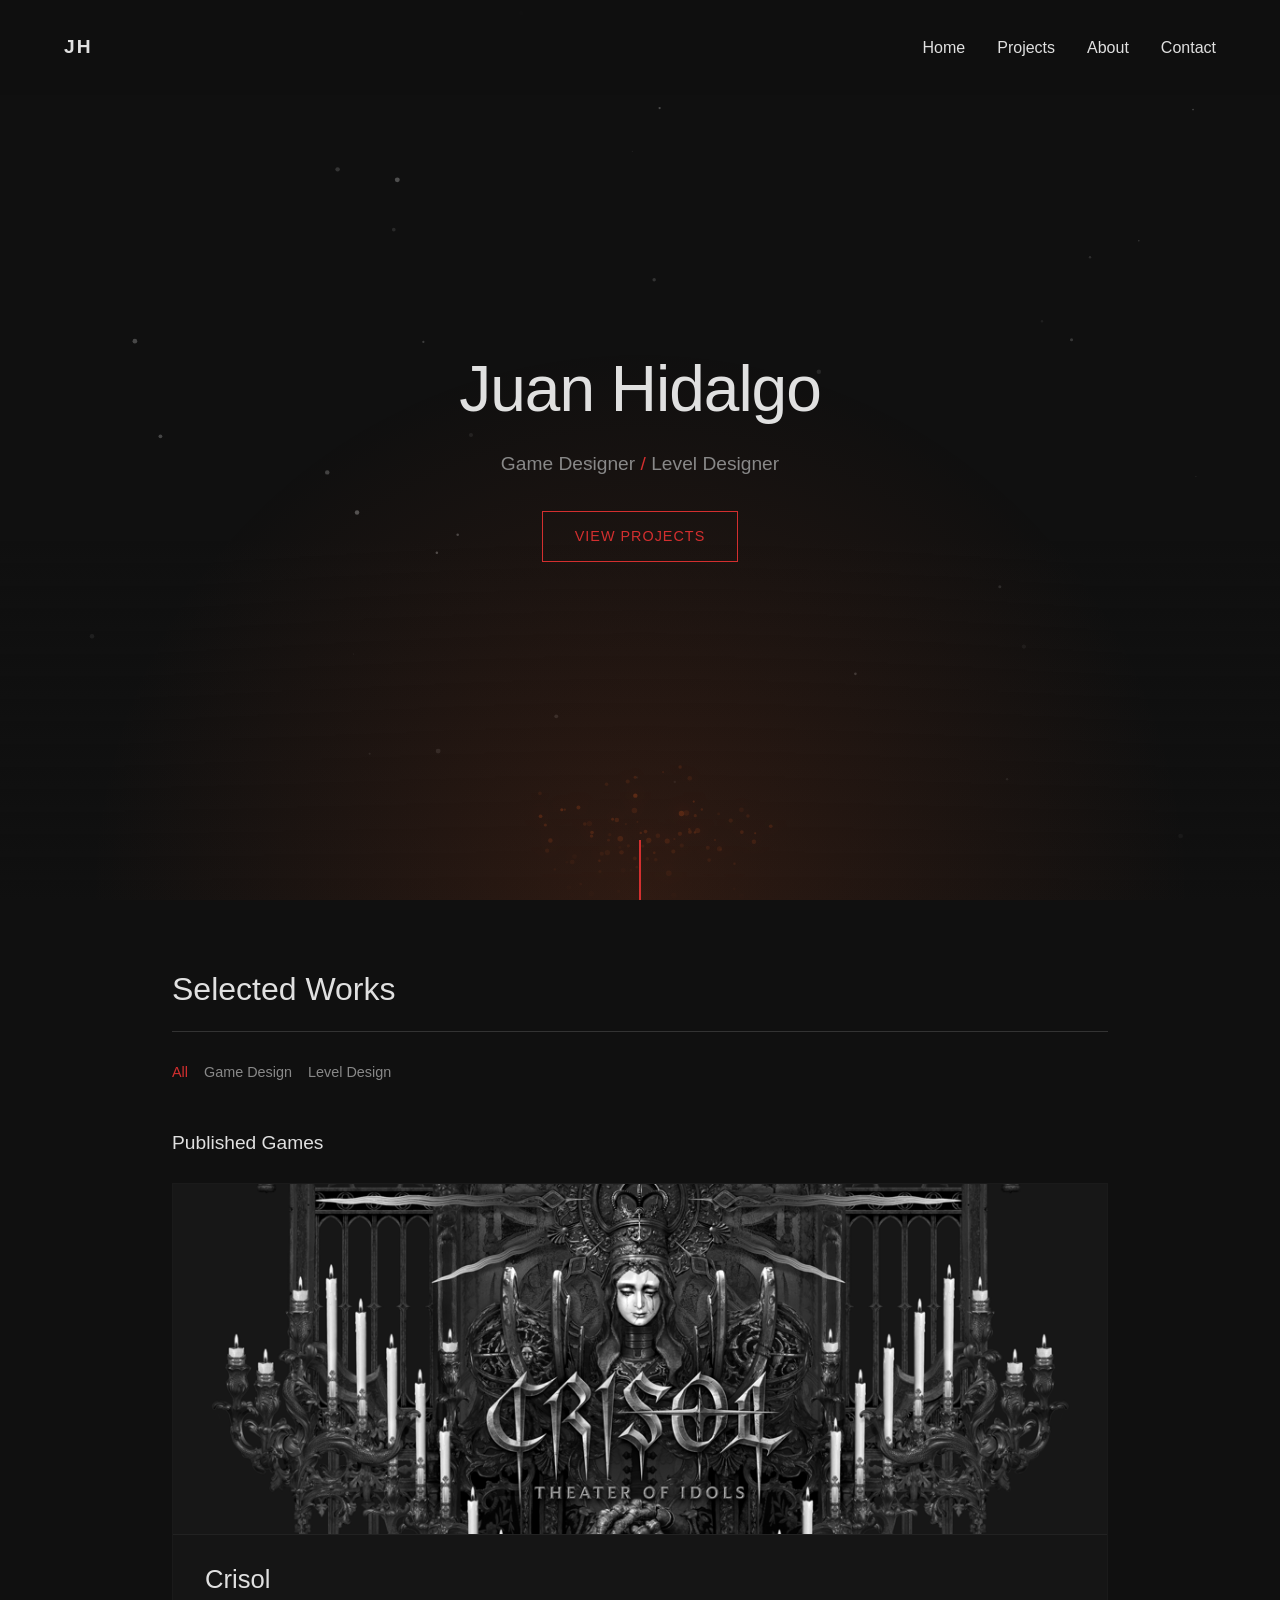
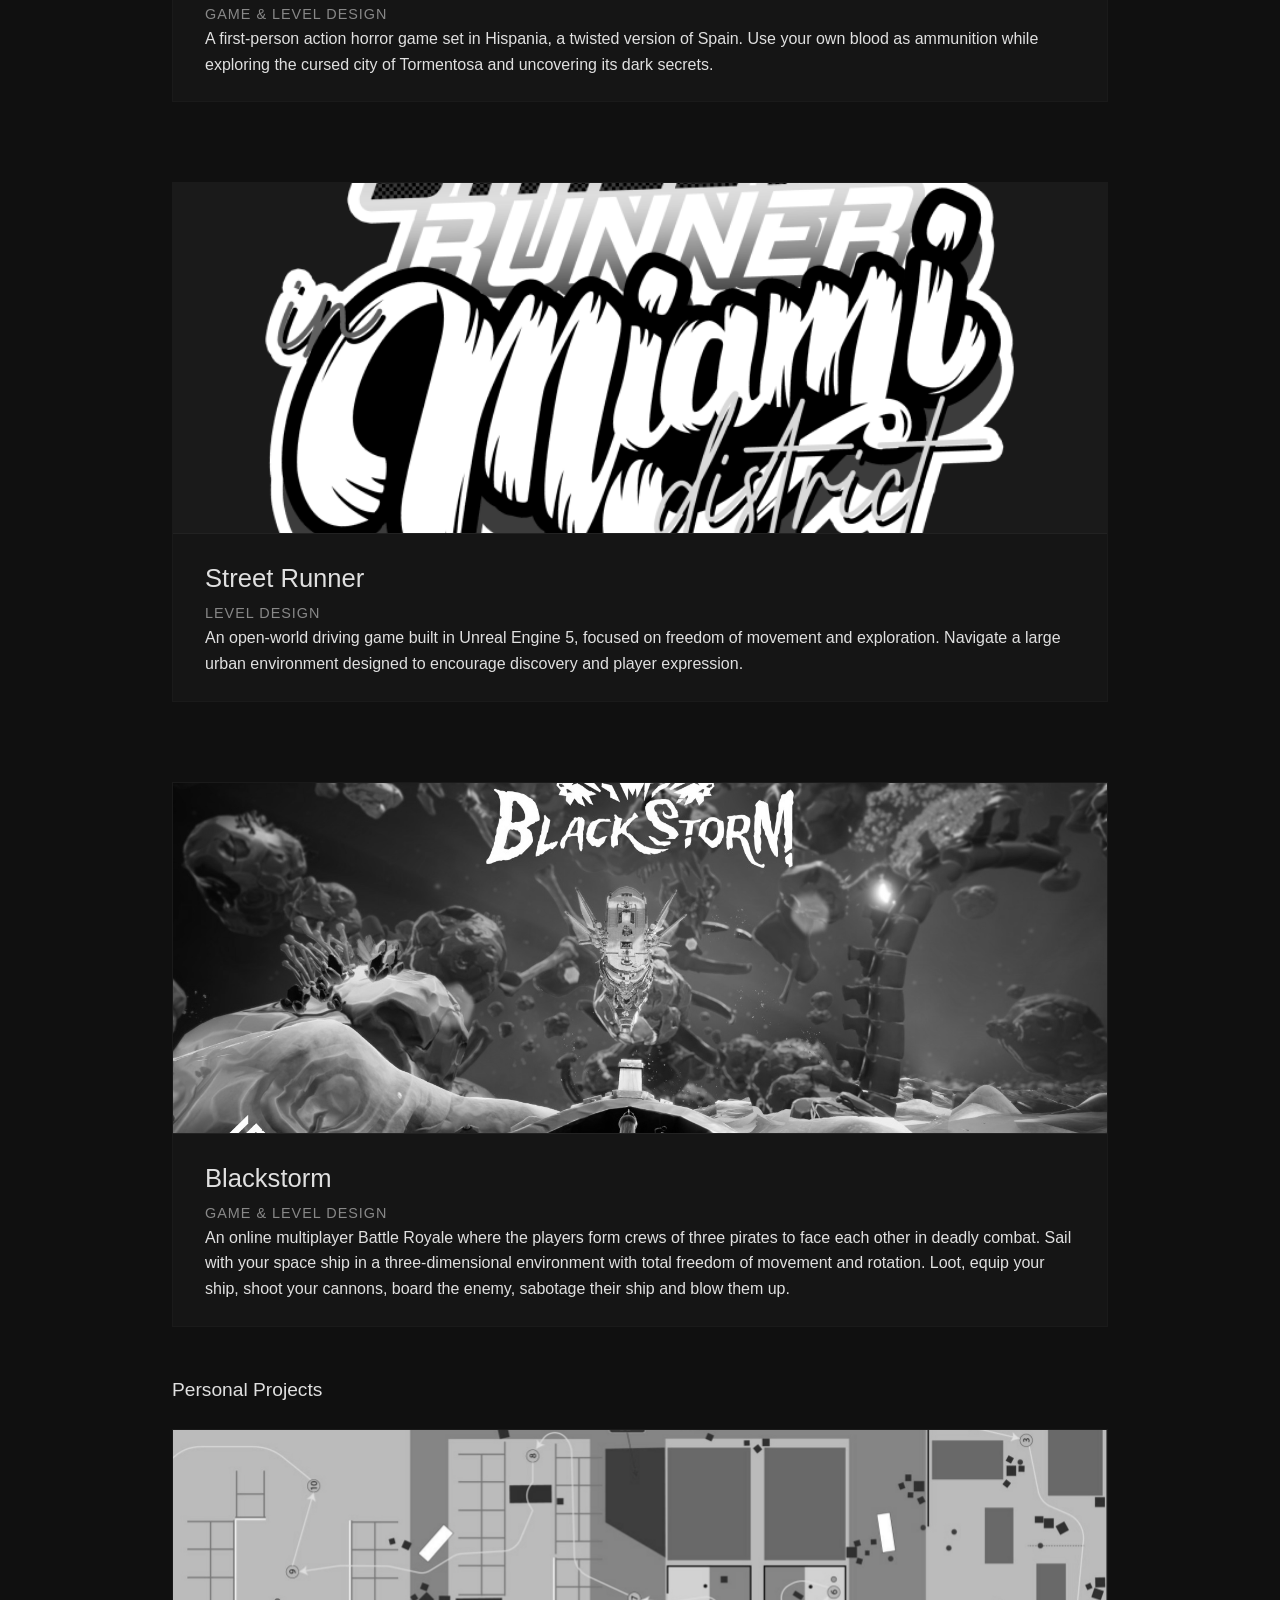
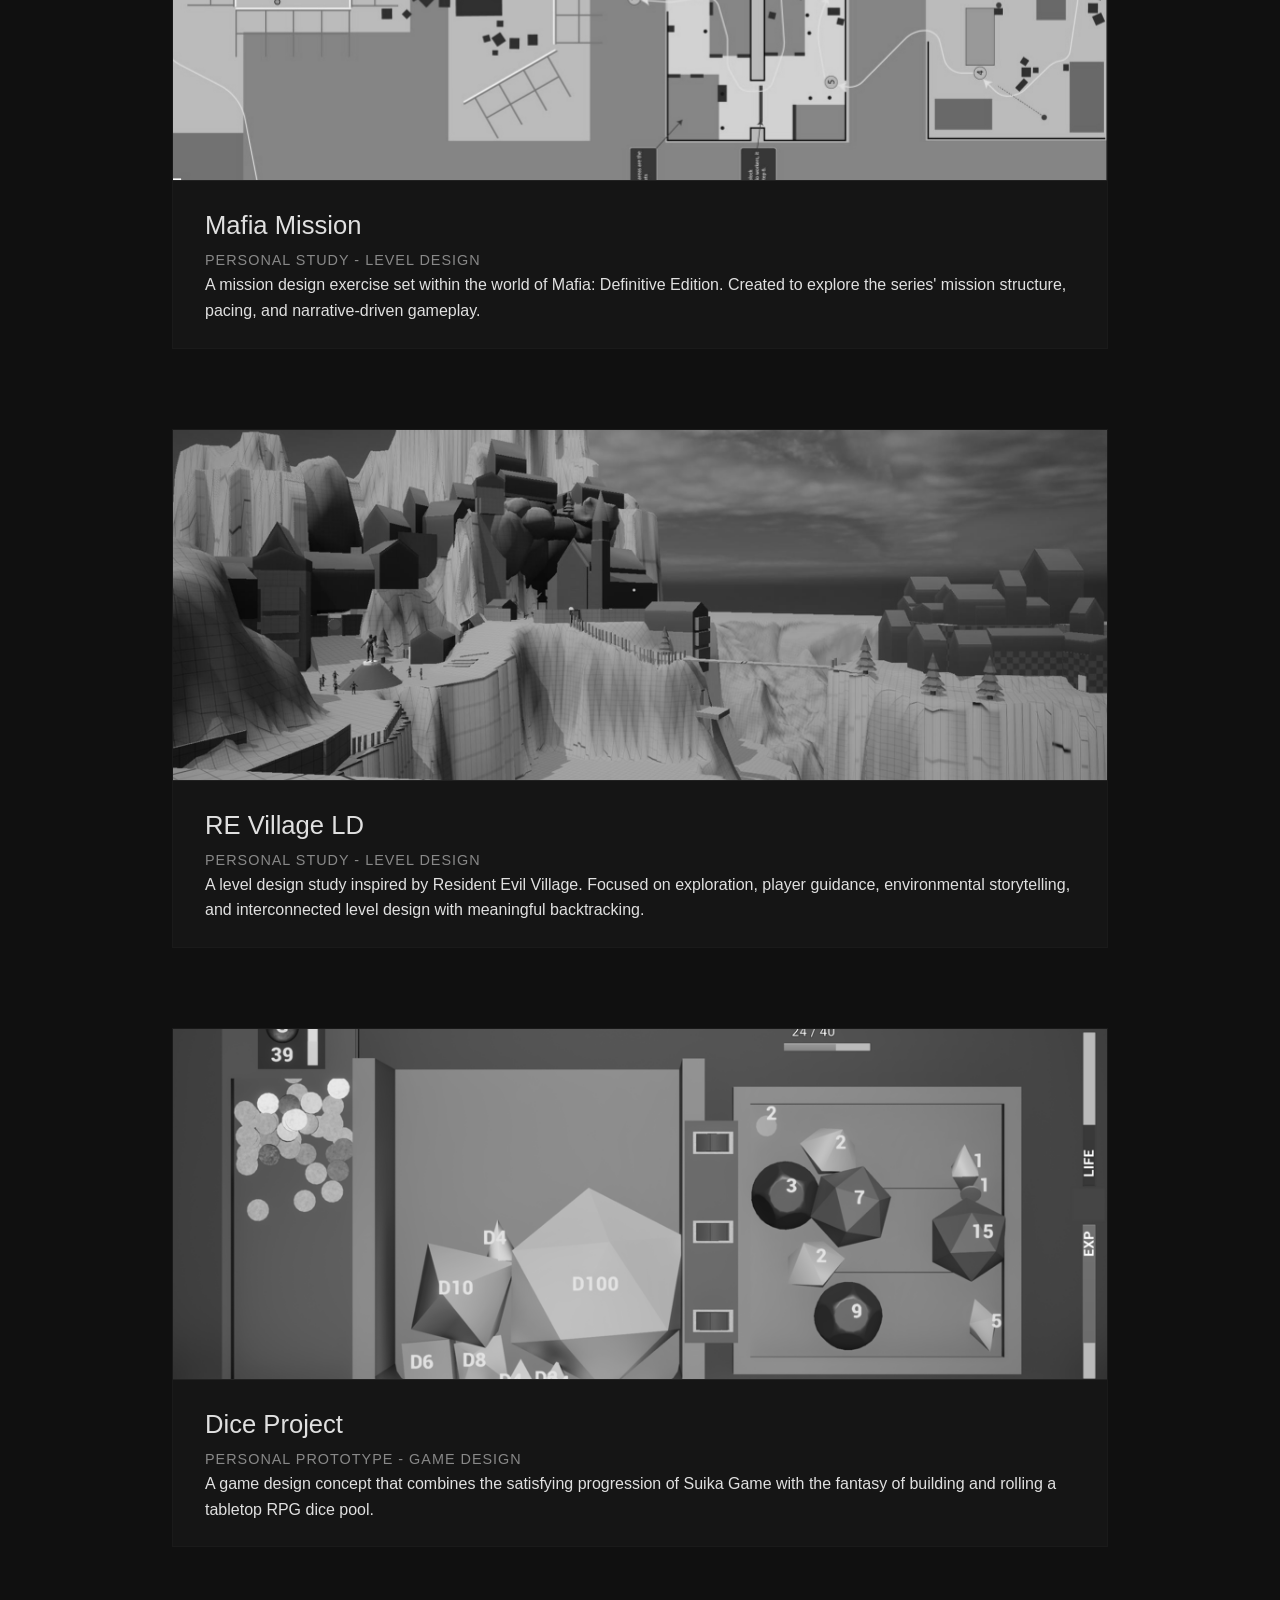
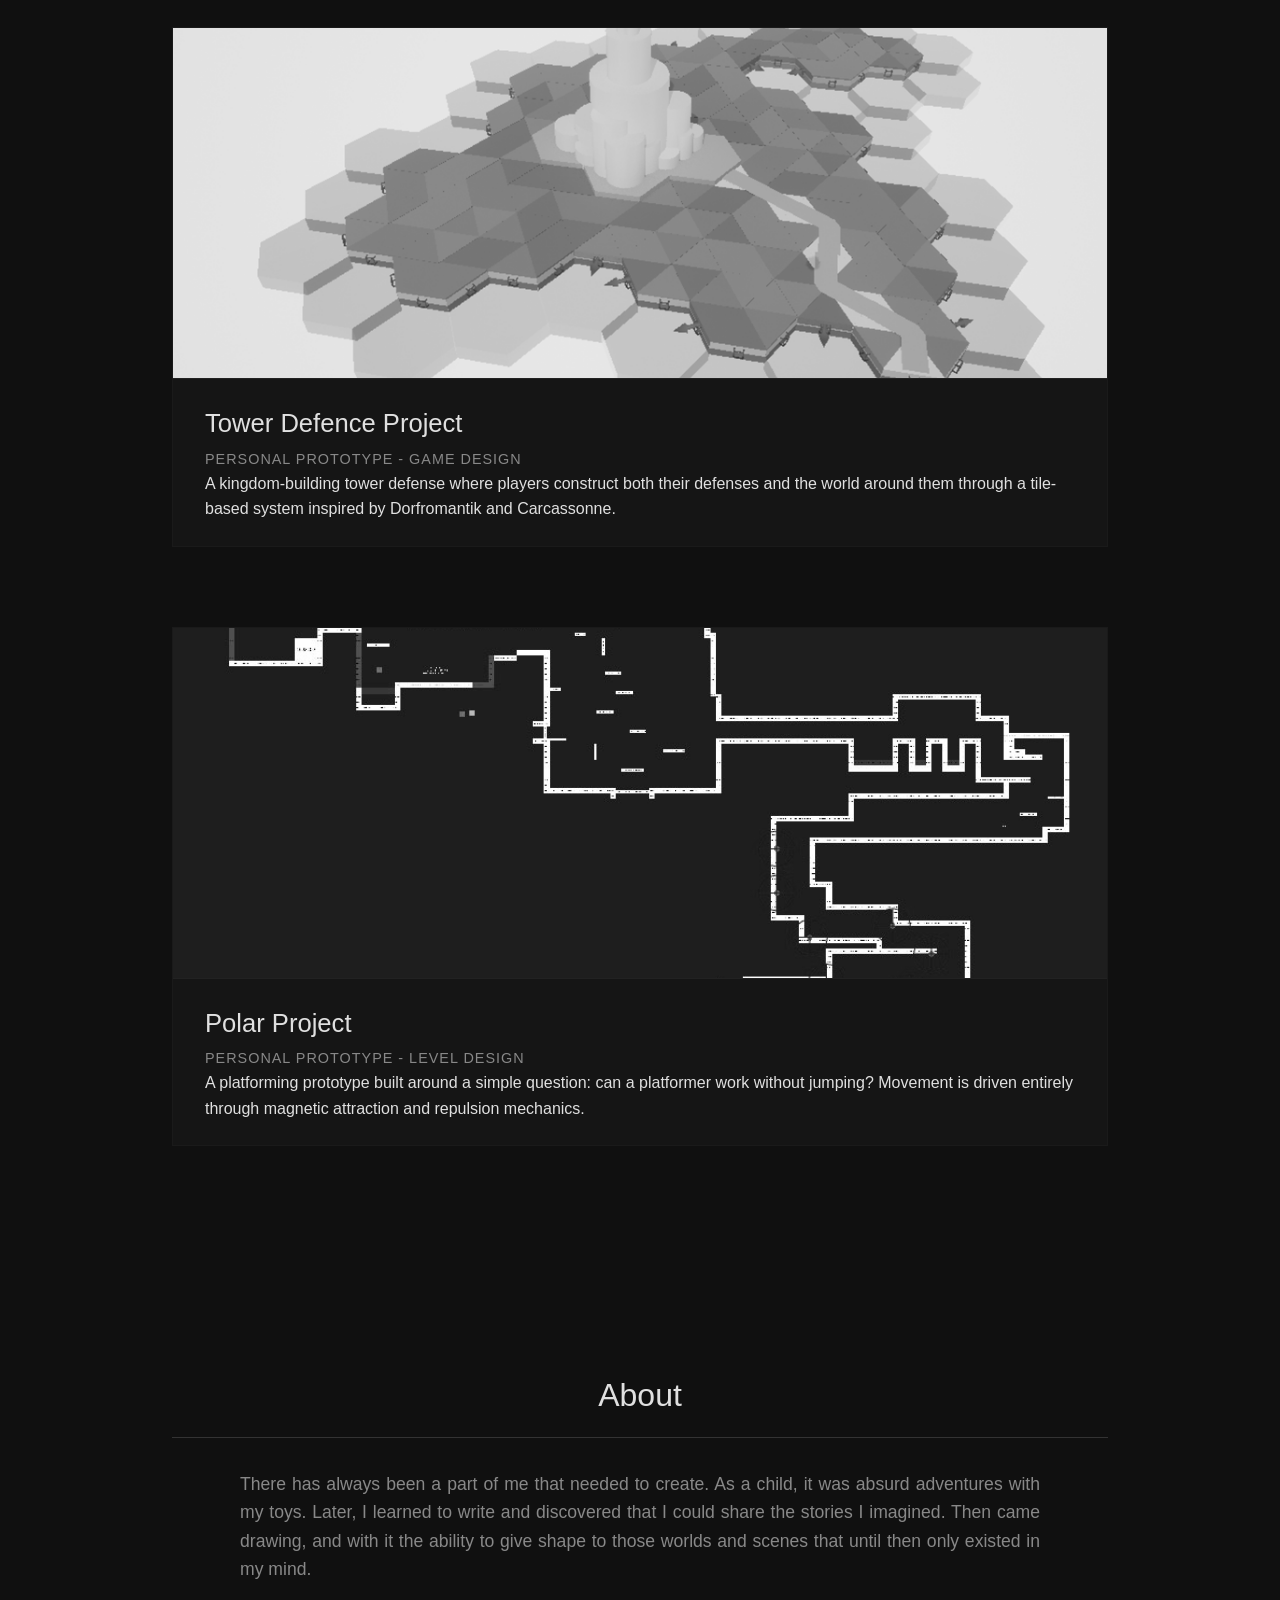
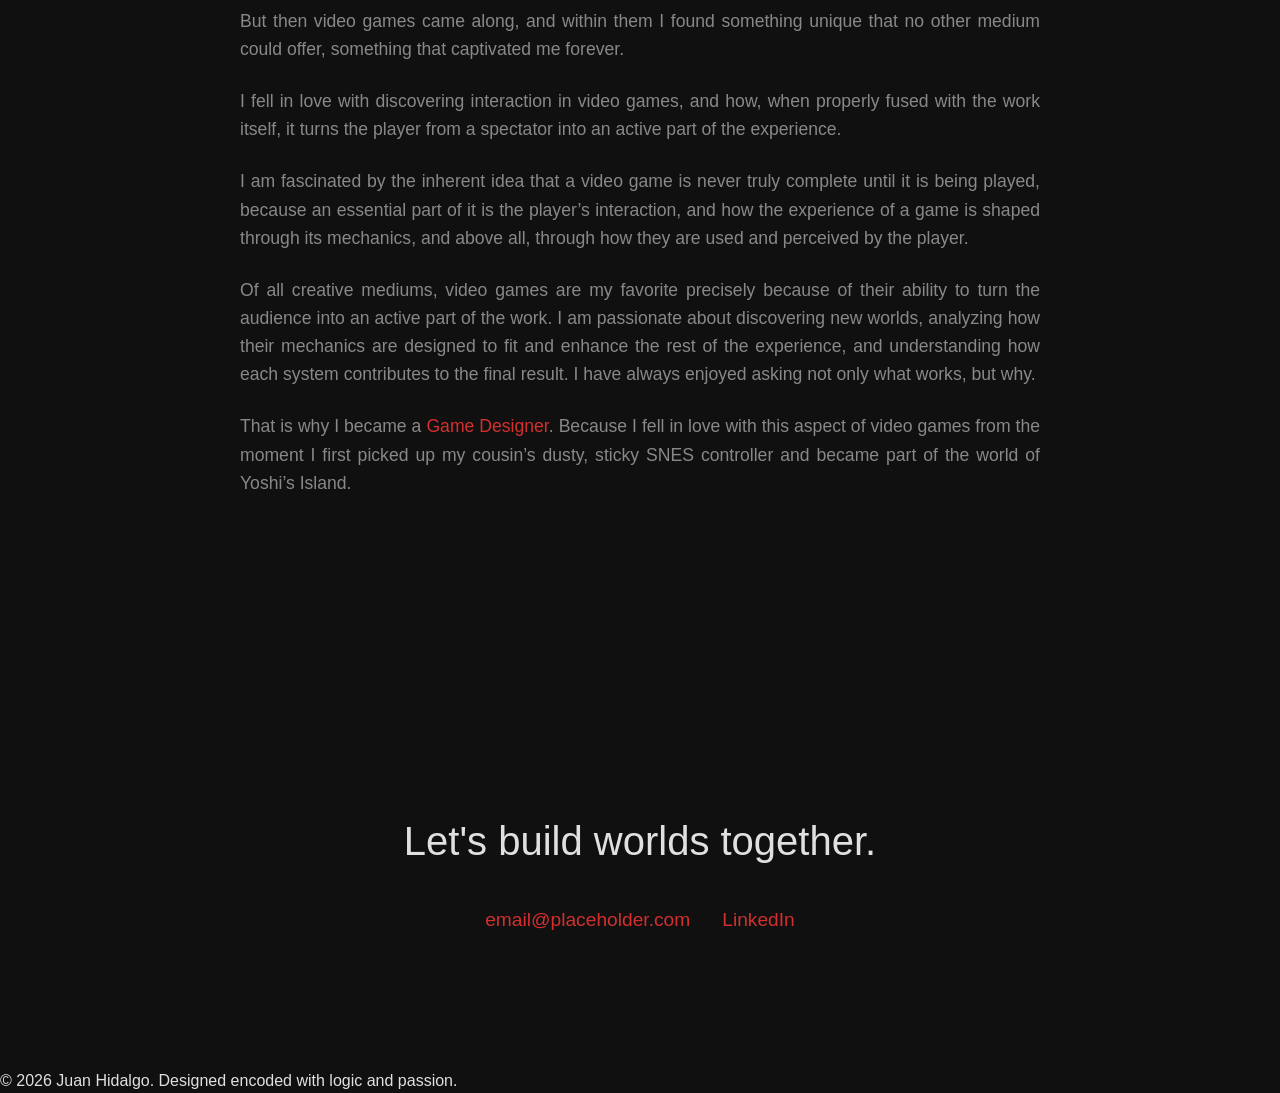
==== index.html @ 417a7bb4 "Update index.html" ====
<!DOCTYPE html>
<html lang="en">
<head>
    <meta charset="UTF-8">
    <meta name="viewport" content="width=device-width, initial-scale=1.0">
    <meta name="description" content="Juan Hidalgo - Game Designer & Level Designer Portfolio">
    <title>Juan Hidalgo | Game Designer</title>
    <link rel="stylesheet" href="css/style.css">
    <link href="[fonts.googleapis.com](https://fonts.googleapis.com/css2?family=Inter:wght@300;400;600&display=swap)" rel="stylesheet">
</head>
<body>
    <canvas id="ash-canvas"></canvas>
    <div class="fog-overlay"></div>

    <!-- Navegación (Páginas principales) -->
<nav class="navbar">
    <div class="logo">JH</div>
    <ul class="nav-links">
        <li><a href="#home">Home</a></li>
        <li><a href="#projects">Projects</a></li>
        <li><a href="#about">About</a></li>
        <li><a href="#contact">Contact</a></li>
    </ul>
</nav>


    <!-- Welcome / Hero -->
    <header class="hero" id="home">
        <div class="hero-content">
            <h1>Juan Hidalgo</h1>
            <h2>Game Designer <span class="accent">/</span> Level Designer</h2>
            <a href="#projects" class="btn-primary">View Projects</a>
            <div class="scroll-indicator"></div>
        </div>
    </header>

 
    <!-- Projects -->
<section class="projects" id="projects">
    <div class="container">
        <h3 class="section-title">Selected Works</h3>
        
        <div class="filters">
            <button class="filter-btn active" data-filter="all">All</button>
            <button class="filter-btn" data-filter="game-design">Game Design</button>
            <button class="filter-btn" data-filter="level-design">Level Design</button>
        </div>

        <h4 class="category-title">Published Games</h4>
        <div class="project-grid">
            
            <!-- CRISOL -->
            <div class="project-wrapper mix game-design level-design">
                <a href="crisol.html" class="project-card">
                    <img src="images/Crisol-Thumbnail.webp" alt="Crisol" class="card-img">
                    <div class="card-info">
                        <h5>Crisol</h5>
                        <p class="role">Game & Level Design</p>
                        <p class="desc">A first-person action horror game set in Hispania, a twisted version of Spain. Use your own blood as ammunition while exploring the cursed city of Tormentosa and uncovering its dark secrets.</p>
                    </div>
                </a>
            </div>

            <!-- STREET RUNNER -->
            <div class="project-wrapper mix game-design">
                <a href="street-runner.html" class="project-card">
                    <img src="images/SR-Logo.png" alt="Street Runner" class="card-img">
                    <div class="card-info">
                        <h5>Street Runner</h5>
                        <p class="role">Level Design</p>
                        <p class="desc">An open-world driving game built in Unreal Engine 5, focused on freedom of movement and exploration. Navigate a large urban environment designed to encourage discovery and player expression.</p>
                    </div>
                </a>
            </div>

            <!-- BLACKSTORM -->
            <div class="project-wrapper mix level-design">
                <a href="blackstorm.html" class="project-card">
                    <img src="images/BS-Thumbnail.jpg" alt="Blackstorm" class="card-img">
                    <div class="card-info">
                        <h5>Blackstorm</h5>
                        <p class="role">Game & Level Design</p>
                        <p class="desc">An online multiplayer Battle Royale where the players form crews of three pirates to face each other in deadly combat. Sail with your space ship in a three-dimensional environment with total freedom of movement and rotation. Loot, equip your ship, shoot your cannons, board the enemy, sabotage their ship and blow them up.</p>
                    </div>
                </a>
            </div>

        </div>

        <h4 class="category-title">Personal Projects</h4>
        <div class="project-grid">
            
            <!-- MAFIA MISSION -->
            <div class="project-wrapper mix game-design level-design">
                <a href="mafia-mission.html" class="project-card">
                    <img src="images/Mafia-Thumbnail.webp" alt="Mafia Mission" class="card-img">
                    <div class="card-info">
                        <h5>Mafia Mission</h5>
                        <p class="role">Personal Study - Level Design</p>
                        <p class="desc">A mission design exercise set within the world of Mafia: Definitive Edition. Created to explore the series' mission structure, pacing, and narrative-driven gameplay.</p>
                    </div>
                </a>
            </div>

            <!-- RE VILLAGE LD -->
            <div class="project-wrapper mix level-design">
                <a href="re-village.html" class="project-card">
                    <img src="images/RE-Thumbnail.webp" alt="RE Village LD" class="card-img">
                    <div class="card-info">
                        <h5>RE Village LD</h5>
                        <p class="role">Personal Study - Level Design</p>
                        <p class="desc">A level design study inspired by Resident Evil Village. Focused on exploration, player guidance, environmental storytelling, and interconnected level design with meaningful backtracking.</p>
                    </div>
                </a>
            </div>

            <!-- DICE PROJECT -->
            <div class="project-wrapper mix game-design">
                <a href="dice-project.html" class="project-card">
                    <img src="images/Dice-Thumbnail.webp" alt="Dice Project" class="card-img">
                    <div class="card-info">
                        <h5>Dice Project</h5>
                        <p class="role">Personal prototype - Game Design</p>
                        <p class="desc">A game design concept that combines the satisfying progression of Suika Game with the fantasy of building and rolling a tabletop RPG dice pool.</p>
                    </div>
                </a>
            </div>

            <!-- TOWER DEFENCE -->
            <div class="project-wrapper mix game-design">
                <a href="tower-defence.html" class="project-card">
                    <img src="images/TD-Thumbnail.webp" alt="Tower Defence" class="card-img">
                    <div class="card-info">
                        <h5>Tower Defence Project</h5>
                        <p class="role">Personal prototype - Game Design</p>
                        <p class="desc">A kingdom-building tower defense where players construct both their defenses and the world around them through a tile-based system inspired by Dorfromantik and Carcassonne.</p>
                    </div>
                </a>
            </div>

            <!-- POLAR PROJECT -->
            <div class="project-wrapper mix level-design">
                <a href="polar-project.html" class="project-card">
                    <img src="images/Level-Polar-Project.jpg" alt="Polar Project" class="card-img">
                    <div class="card-info">
                        <h5>Polar Project</h5>
                        <p class="role">Personal prototype - Level Design</p>
                        <p class="desc">A platforming prototype built around a simple question: can a platformer work without jumping? Movement is driven entirely through magnetic attraction and repulsion mechanics.</p>
                    </div>
                </a>
            </div>
            
        </div>
    </div>
</section>


    
   <!-- About -->
   
    <section class="about" id="about">
        <div class="container">
            <h3 class="section-title">About</h3>
            <div class="about-text">
                <p>There has always been a part of me that needed to create. As a child, it was absurd adventures with my toys. Later, I learned to write and discovered that I could share the stories I imagined. Then came drawing, and with it the ability to give shape to those worlds and scenes that until then only existed in my mind.</p>
                <p>But then video games came along, and within them I found something unique that no other medium could offer, something that captivated me forever.</p>
                <p>I fell in love with discovering interaction in video games, and how, when properly fused with the work itself, it turns the player from a spectator into an active part of the experience.</p>
                <p>I am fascinated by the inherent idea that a video game is never truly complete until it is being played, because an essential part of it is the player’s interaction, and how the experience of a game is shaped through its mechanics, and above all, through how they are used and perceived by the player.</p>
                <p>Of all creative mediums, video games are my favorite precisely because of their ability to turn the audience into an active part of the work. I am passionate about discovering new worlds, analyzing how their mechanics are designed to fit and enhance the rest of the experience, and understanding how each system contributes to the final result. I have always enjoyed asking not only what works, but why.</p>
                <p>That is why I became a <span class="accent">Game Designer</span>. Because I fell in love with this aspect of video games from the moment I first picked up my cousin’s dusty, sticky SNES controller and became part of the world of Yoshi’s Island.</p>
            </div>
        </div>
    </section>

    
    <!-- Contact -->
    <section class="contact" id="contact">
        <div class="container">
            <h2>Let's build worlds together.</h2>
            <div class="contact-links">
                <a href="#" target="_blank" class="accent-link">email@placeholder.com</a>
                <a href="#" target="_blank" class="accent-link">LinkedIn</a>
            </div>
        </div>
    </section>

    <footer>
        <p>&copy; 2026 Juan Hidalgo. Designed encoded with logic and passion.</p>
    </footer>

    <script src="js/script.js"></script>
</body>
</html>
---- css/style.css ----
::selection {
    background-color: #B71C1C;
    color: #fff;
}

:root {
    --bg-dark: #101010;
    --bg-card: #1A1A1A;
    --text-main: #E0E0E0;
    --text-muted: #888888;
    --accent-red: #D32F2F;
    --font-main: 'Inter', sans-serif;
}

* {
    margin: 0;
    padding: 0;
    box-sizing: border-box;
    scroll-behavior: smooth;
}

body {
    background-color: var(--bg-dark);
    color: var(--text-main);
    font-family: var(--font-main);
    line-height: 1.6;
    overflow-x: hidden;
}

.container {
    max-width: 1000px;
    margin: 0 auto;
    padding: 0 2rem;
}

/* Typography elements */
.accent { color: var(--accent-red); }
a { text-decoration: none; color: inherit; transition: color 0.3s ease; }

/* Navigation */
.navbar {
    display: flex;
    justify-content: space-between;
    align-items: center;
    padding: 2rem 4rem;
    position: fixed;
    width: 100%;
    top: 0;
    background: rgba(16, 16, 16, 0.9);
    backdrop-filter: blur(10px);
    z-index: 100;
}
.logo { font-weight: 600; font-size: 1.2rem; letter-spacing: 2px;}
.nav-links { display: flex; list-style: none; gap: 2rem; }
.nav-links a:hover, .cv-link { color: var(--accent-red); }

/* Hero */
.hero {
    height: 100vh;
    display: flex;
    align-items: center;
    justify-content: center;
    text-align: center;
}
.hero h1 { 
    font-size: 4rem; 
    font-weight: 300; 
    letter-spacing: -1px; 
    margin-bottom: 0.5rem;
    opacity: 0;
    animation: fadeUp 1s cubic-bezier(0.2, 0.8, 0.2, 1) forwards;
    animation-delay: 0.2s;
}

.hero h2 { 
    color: var(--text-muted); 
    font-weight: 300; 
    font-size: 1.2rem; 
    margin-bottom: 2rem;
    opacity: 0;
    animation: fadeUp 1s cubic-bezier(0.2, 0.8, 0.2, 1) forwards;
    animation-delay: 0.5s;
}

/* Aprovechamos para animar también el botón */
.hero .btn-primary {
    opacity: 0;
    animation: fadeUp 1s cubic-bezier(0.2, 0.8, 0.2, 1) forwards;
    animation-delay: 0.8s;
}


.btn-primary {
    display: inline-block;
    padding: 0.8rem 2rem;
    background-color: transparent;
    border: 1px solid var(--accent-red);
    color: var(--accent-red);
    text-transform: uppercase;
    font-size: 0.9rem;
    letter-spacing: 1px;
    transition: all 0.3s ease;
}
.btn-primary:hover {
    background-color: var(--accent-red);
    color: #fff;
}

/* Indicador de scroll (Línea roja) */
.scroll-indicator {
    position: absolute;
    bottom: 0;
    left: 50%;
    transform: translateX(-50%);
    width: 2px;
    height: 60px; /* Altura total del contenedor */
    background: transparent;
    overflow: hidden;
}

/* La propia línea moviéndose */
.scroll-indicator::after {
    content: '';
    display: block;
    width: 100%;
    height: 100%;
    background: var(--accent-red);
    animation: flowDown 2s cubic-bezier(0.77, 0, 0.175, 1) infinite;
}

/* Animación de flujo continuo */
@keyframes flowDown {
    0% {
        transform: translateY(-100%);
    }
    100% {
        transform: translateY(100%);
    }
}


/* About */
.about { padding: 8rem 0; margin-top: 2rem; text-align: center; } /* Añade text-align aquí */
.about p {
    font-size: 1.1rem;
    color: var(--text-muted);
    margin-bottom: 1.5rem;
    max-width: 800px;
    margin-left: auto; /* Esto centra el bloque de texto horizontalmente */
    margin-right: auto; /* Esto centra el bloque de texto horizontalmente */
    text-align: justify; /* <- Esto forza el bloque cuadrado perfecto */
}
.about p:hover { color: var(--text-main); transition: color 0.4s ease; }

/* Projects */
.projects { padding: 4rem 0; }
.section-title { font-size: 2rem; font-weight: 300; margin-bottom: 2rem; border-bottom: 1px solid #333; padding-bottom: 1rem;}
.category-title { margin: 3rem 0 1.5rem 0; font-weight: 400; color: var(--text-main); font-size: 1.2rem;}

.filters { display: flex; gap: 1rem; margin-bottom: 2rem; }
.filter-btn {
    background: none;
    border: none;
    color: var(--text-muted);
    cursor: pointer;
    font-size: 0.9rem;
}
.filter-btn.active, .filter-btn:hover { color: var(--accent-red); }

.project-grid {
    display: flex;
    flex-direction: column;
    gap: 5rem; /* Ampliado para separar los conjuntos completos */
}

/* El bloque contenedor que se filtra con JS */
.project-wrapper {
    width: 100%;
}

.project-card {
    background-color: var(--bg-card);
    display: flex;
    flex-direction: column;
    overflow: hidden;
    position: relative;
    border: 1px solid transparent;
    filter: grayscale(100%); 
    transition: all 0.4s ease; 
    width: 100%; 
}

/* Solo la tarjeta recibe el efecto hover */
.project-card:hover {
    filter: grayscale(0%);
    border-color: var(--accent-red);
}

.card-img {
    width: 100%;
    height: 350px;
    object-fit: cover; /* Asegura que la imagen no se deforme */
    display: block;
}

.card-info { 
    padding: 1.5rem 2rem; 
    width: 100%;
    background-color: #151515;
    border-top: 1px solid #222;
}

.card-info h5 { 
    font-size: 1.6rem; 
    font-weight: 300; 
    color: var(--text-main); 
    margin-bottom: 0.2rem;
}

.card-info .role { 
    color: var(--text-muted); 
    font-size: 0.9rem; 
    text-transform: uppercase;
    letter-spacing: 1px;
}

/* La nueva descripción separada debajo de la ficha */
.project-desc {
    padding: 1.5rem 0 0 0; /* Espacio superior para separarla de la ficha */
}

.project-desc p {
    color: var(--text-muted);
    font-size: 1.05rem;
    line-height: 1.6;
    text-align: justify; /* Justificado en bloque */
    margin: 0;
}

/* Contact */
.contact { 
    padding: 10rem 0 8rem 0; 
    text-align: center; 
    position: relative; 
    z-index: 10; 
}
.contact h2 { 
    font-size: 2.5rem; 
    font-weight: 300; 
    margin-bottom: 2rem; 
    color: var(--text-main);
}
.contact-links {
    display: flex;
    justify-content: center;
    gap: 2rem;
}
.accent-link { 
    color: var(--accent-red); 
    font-size: 1.2rem; 
    border-bottom: 1px solid transparent;
    padding-bottom: 0.2rem;
}
.accent-link:hover { 
    border-bottom: 1px solid var(--accent-red); 
}


/* Responsive Update */
@media (max-width: 768px) {
    .card-img {
        height: 220px;
    }
    .card-info {
        padding: 1.2rem;
    }
    .project-desc p {
        text-align: left; /* En móviles el justificado suele crear huecos feos, mejor a la izquierda */
    }
}


/* Animaciones de entrada (Hero) */
@keyframes fadeUp {
    0% {
        opacity: 0;
        transform: translateY(30px);
    }
    100% {
        opacity: 1;
        transform: translateY(0);
    }
}

/* Sistema de partículas y Niebla (Estilo Dark Souls) */
#ash-canvas {
    position: fixed;
    top: 0;
    left: 0;
    width: 100vw;
    height: 100vh;
    z-index: -2; 
    pointer-events: none;
}

/* Elimina el div .fog-overlay del HTML si quieres, ya no hará falta.
   Aplicaremos el efecto de viñeta densa directamente sobre el body */

body {
    background-color: var(--bg-dark);
    color: var(--text-main);
    font-family: var(--font-main);
    line-height: 1.6;
    overflow-x: hidden;
}

#ash-canvas {
    position: fixed;
    top: 0;
    left: 0;
    width: 100vw;
    height: 100vh;
    z-index: -2; 
    pointer-events: none;
}

/* Responsive adicional al final del CSS */
@media (max-width: 768px) {
    .project-card {
        flex-direction: column; /* Volver a poner imagen arriba en móvil */
        height: auto; 
    }
    .card-img.placeholder-img {
        height: 200px;
    }
    .card-info {
        padding: 1.5rem;
    }
}

.fog-overlay {
    position: fixed;
    bottom: 0;
    left: 0;
    width: 100vw;
    height: 100vh;
    z-index: -1;
    pointer-events: none;
    background: 
        /* Halo anaranjado vivo de la hoguera en la base */
        radial-gradient(circle at 50% 100%, rgba(226, 88, 34, 0.15) 0%, transparent 50%),
        /* Niebla asfáltica subiendo desde abajo para tapar el final de la pantalla */
        linear-gradient(to top, var(--bg-dark) 0%, transparent 40%);
}
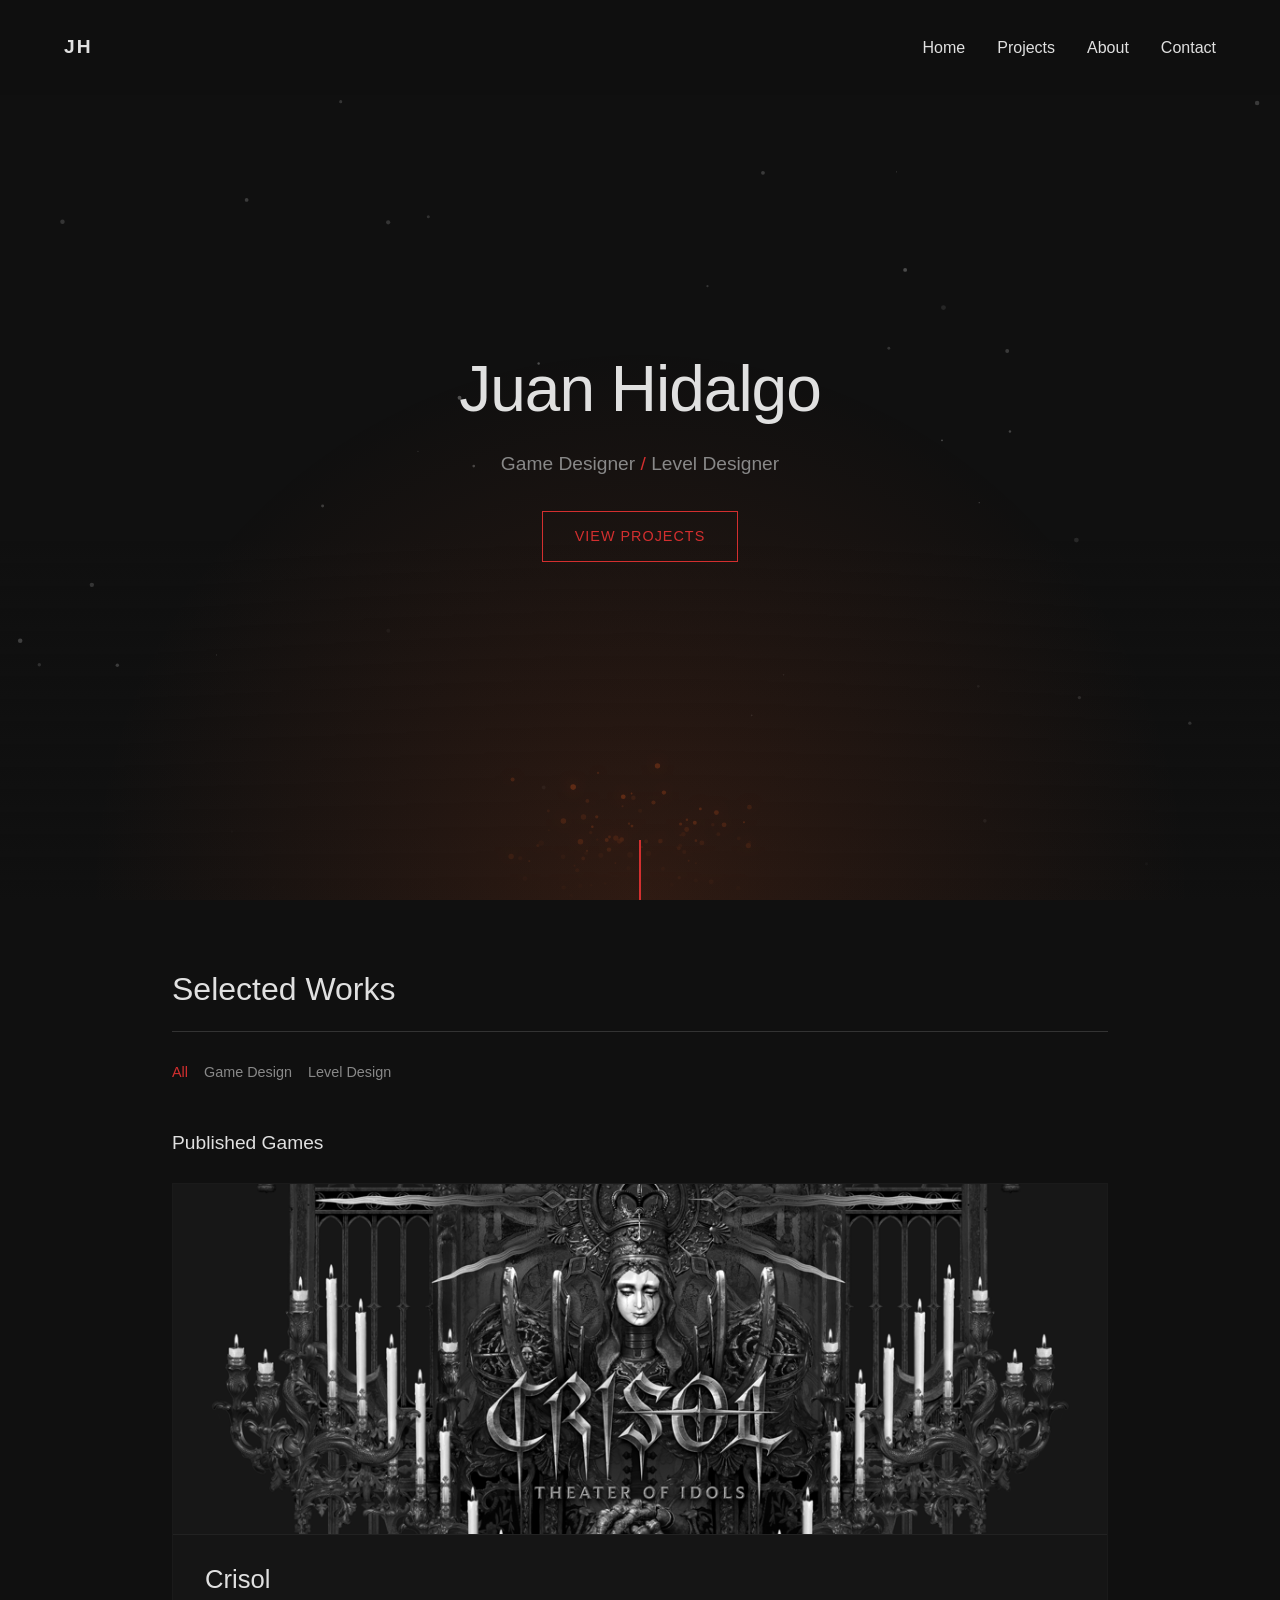
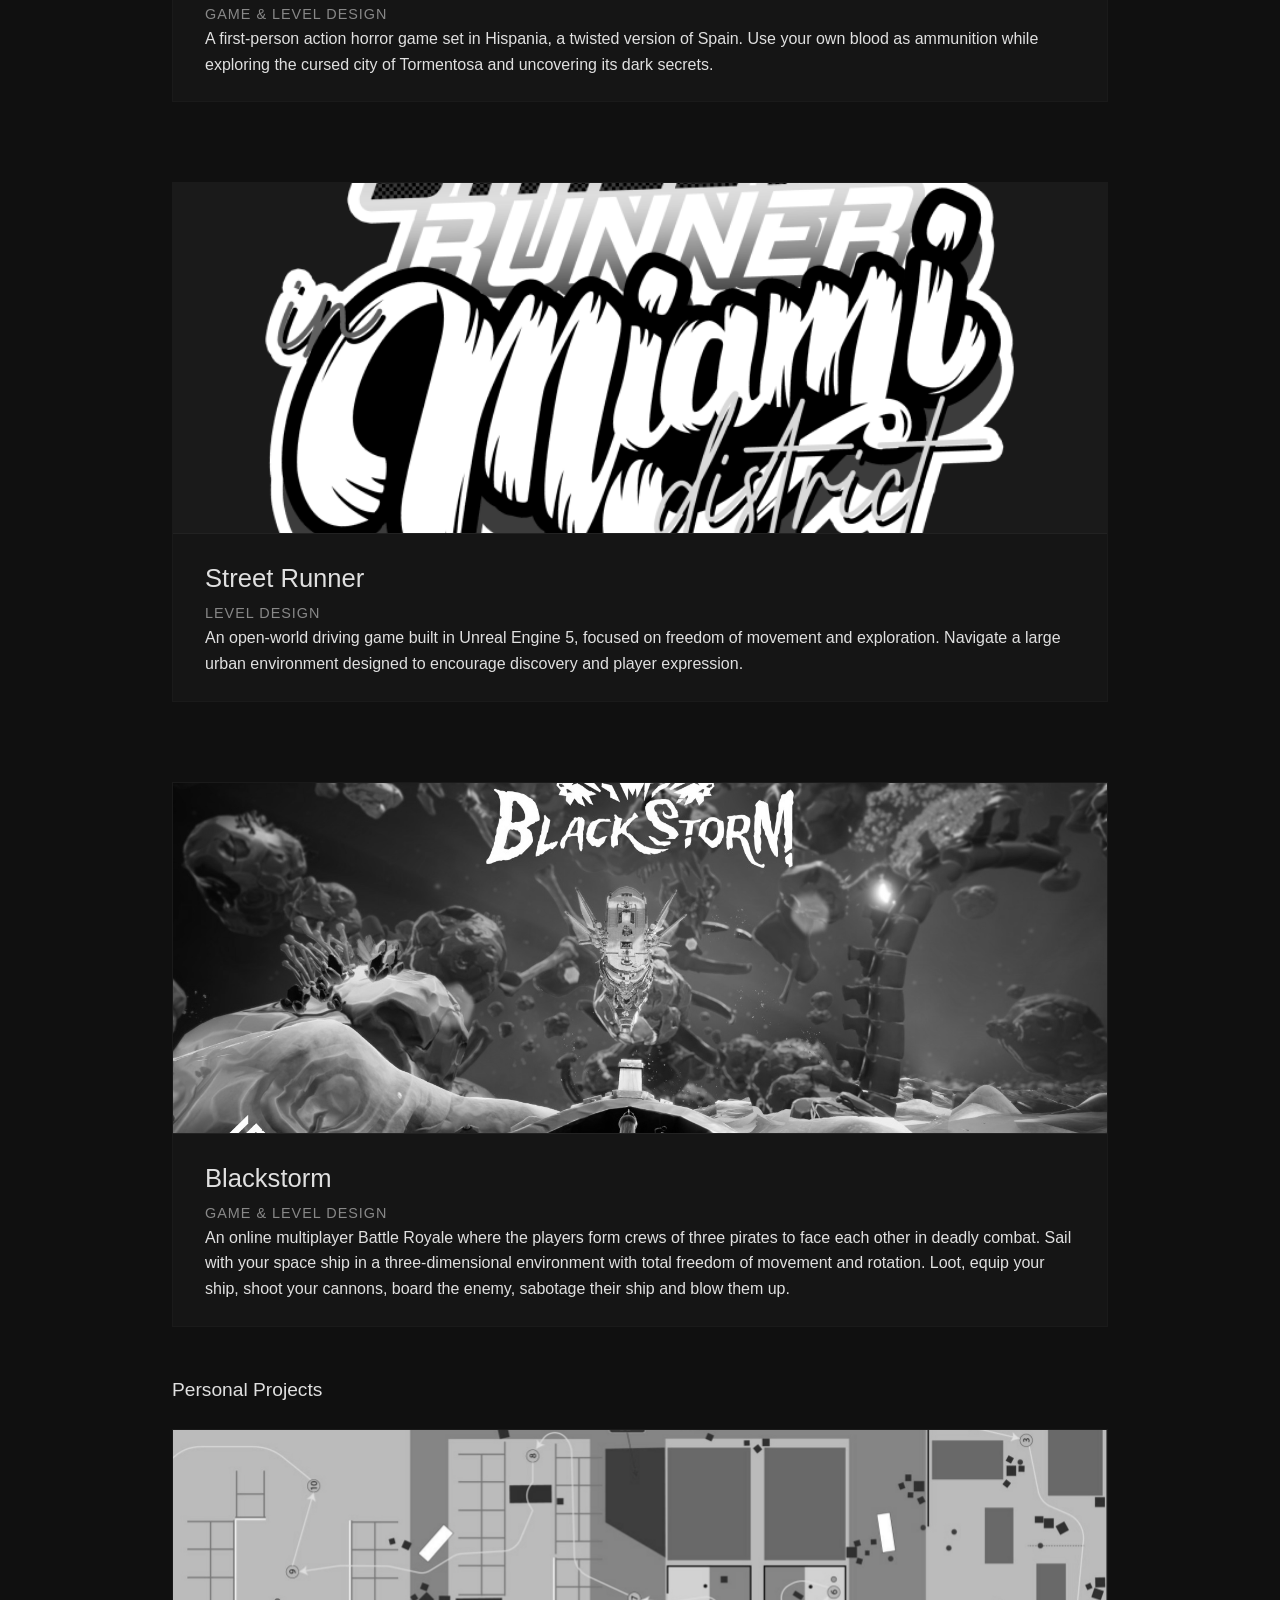
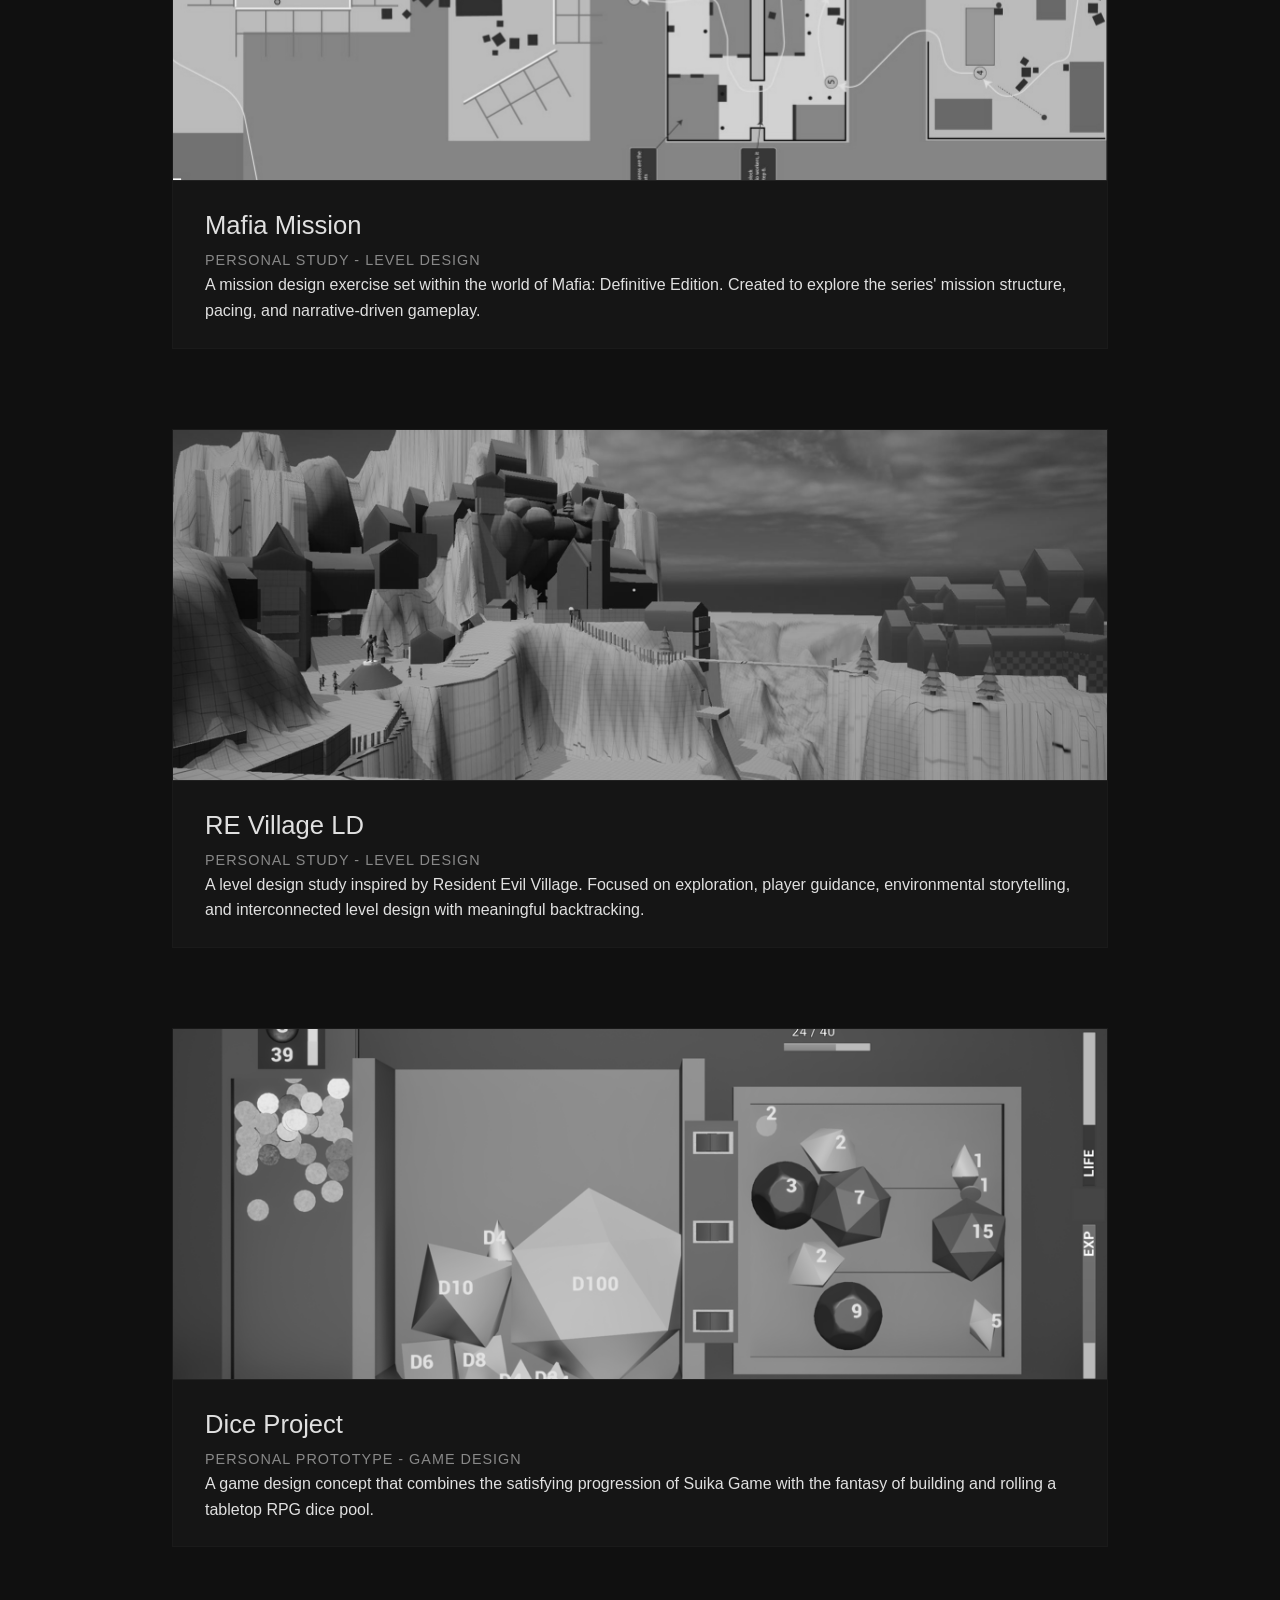
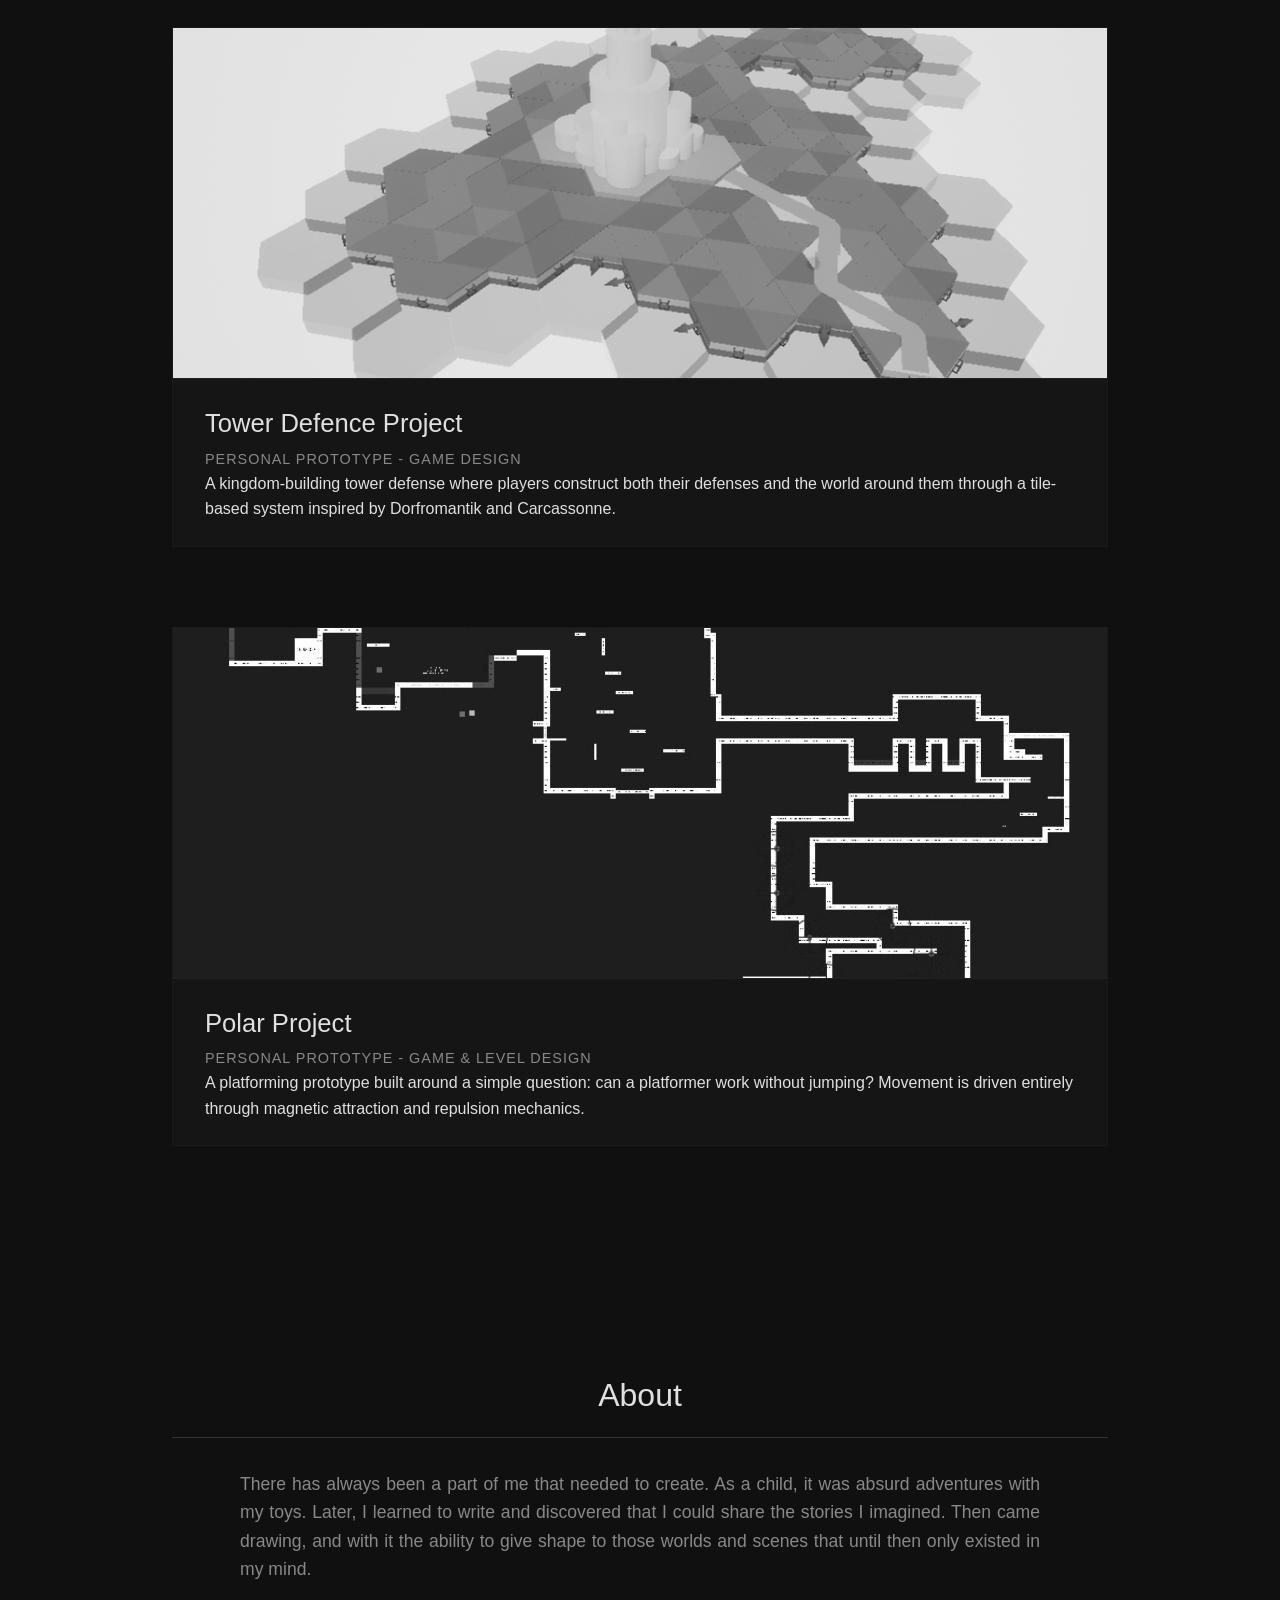
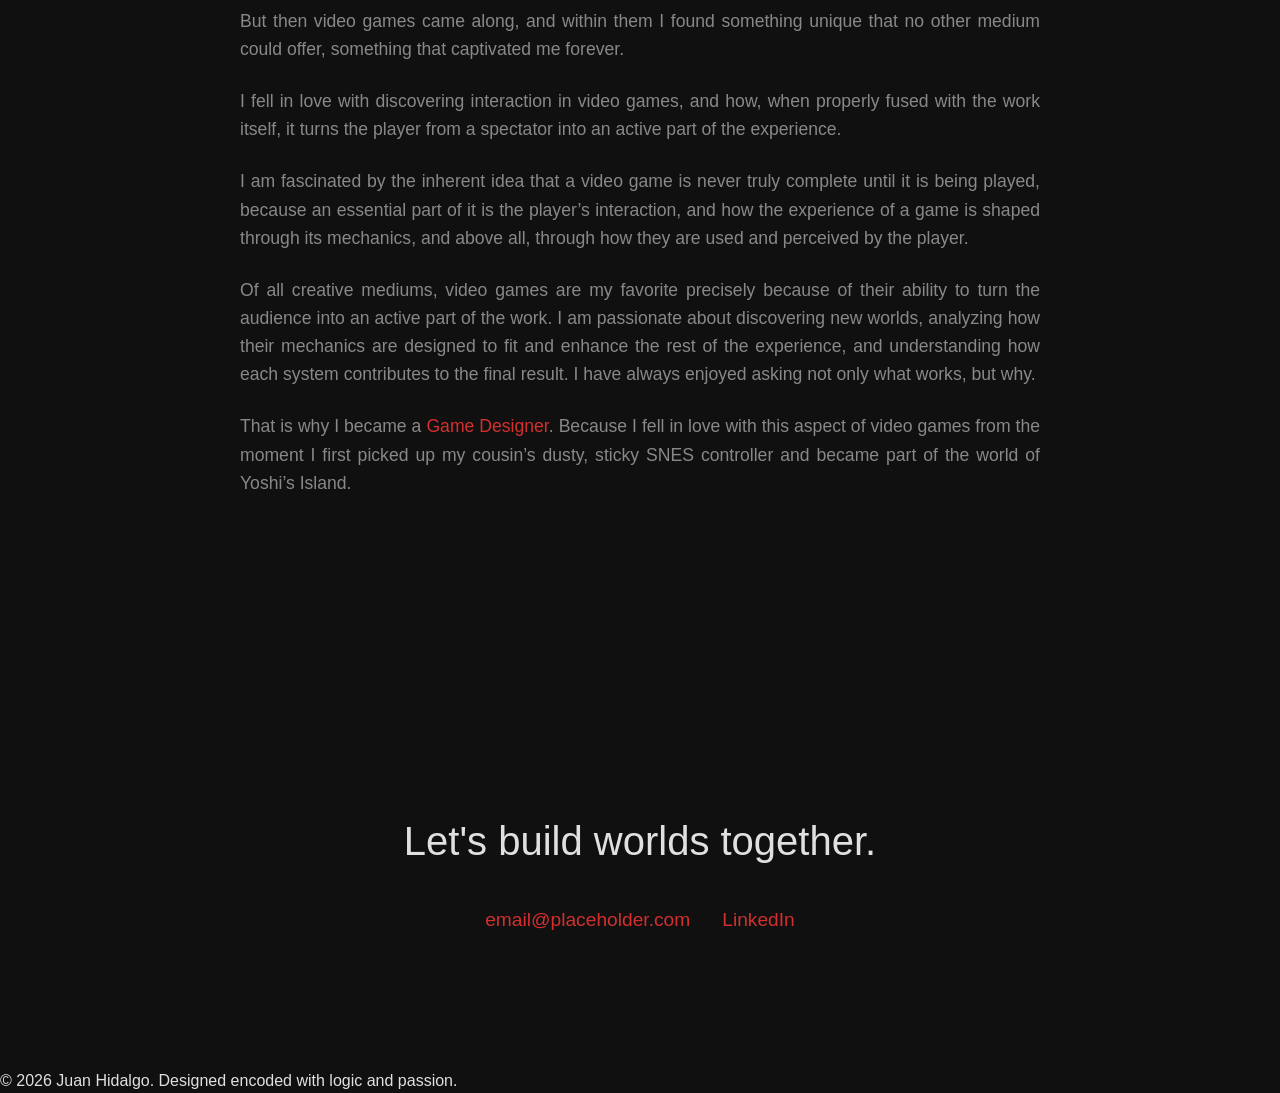
==== commit 6d387aec: "Update index.html" ====
--- a/index.html
+++ b/index.html
@@ -62,7 +62,7 @@
             </div>
 
             <!-- STREET RUNNER -->
-            <div class="project-wrapper mix game-design">
+            <div class="project-wrapper mix level-design">
                 <a href="street-runner.html" class="project-card">
                     <img src="images/SR-Logo.png" alt="Street Runner" class="card-img">
                     <div class="card-info">
@@ -74,7 +74,7 @@
             </div>
 
             <!-- BLACKSTORM -->
-            <div class="project-wrapper mix level-design">
+            <div class="project-wrapper mix game-design level-design">
                 <a href="blackstorm.html" class="project-card">
                     <img src="images/BS-Thumbnail.jpg" alt="Blackstorm" class="card-img">
                     <div class="card-info">
@@ -91,7 +91,7 @@
         <div class="project-grid">
             
             <!-- MAFIA MISSION -->
-            <div class="project-wrapper mix game-design level-design">
+            <div class="project-wrapper mix level-design">
                 <a href="mafia-mission.html" class="project-card">
                     <img src="images/Mafia-Thumbnail.webp" alt="Mafia Mission" class="card-img">
                     <div class="card-info">
@@ -139,12 +139,12 @@
             </div>
 
             <!-- POLAR PROJECT -->
-            <div class="project-wrapper mix level-design">
+            <div class="project-wrapper mix game design level-design">
                 <a href="polar-project.html" class="project-card">
                     <img src="images/Level-Polar-Project.jpg" alt="Polar Project" class="card-img">
                     <div class="card-info">
                         <h5>Polar Project</h5>
-                        <p class="role">Personal prototype - Level Design</p>
+                        <p class="role">Personal prototype - Game & Level Design</p>
                         <p class="desc">A platforming prototype built around a simple question: can a platformer work without jumping? Movement is driven entirely through magnetic attraction and repulsion mechanics.</p>
                     </div>
                 </a>
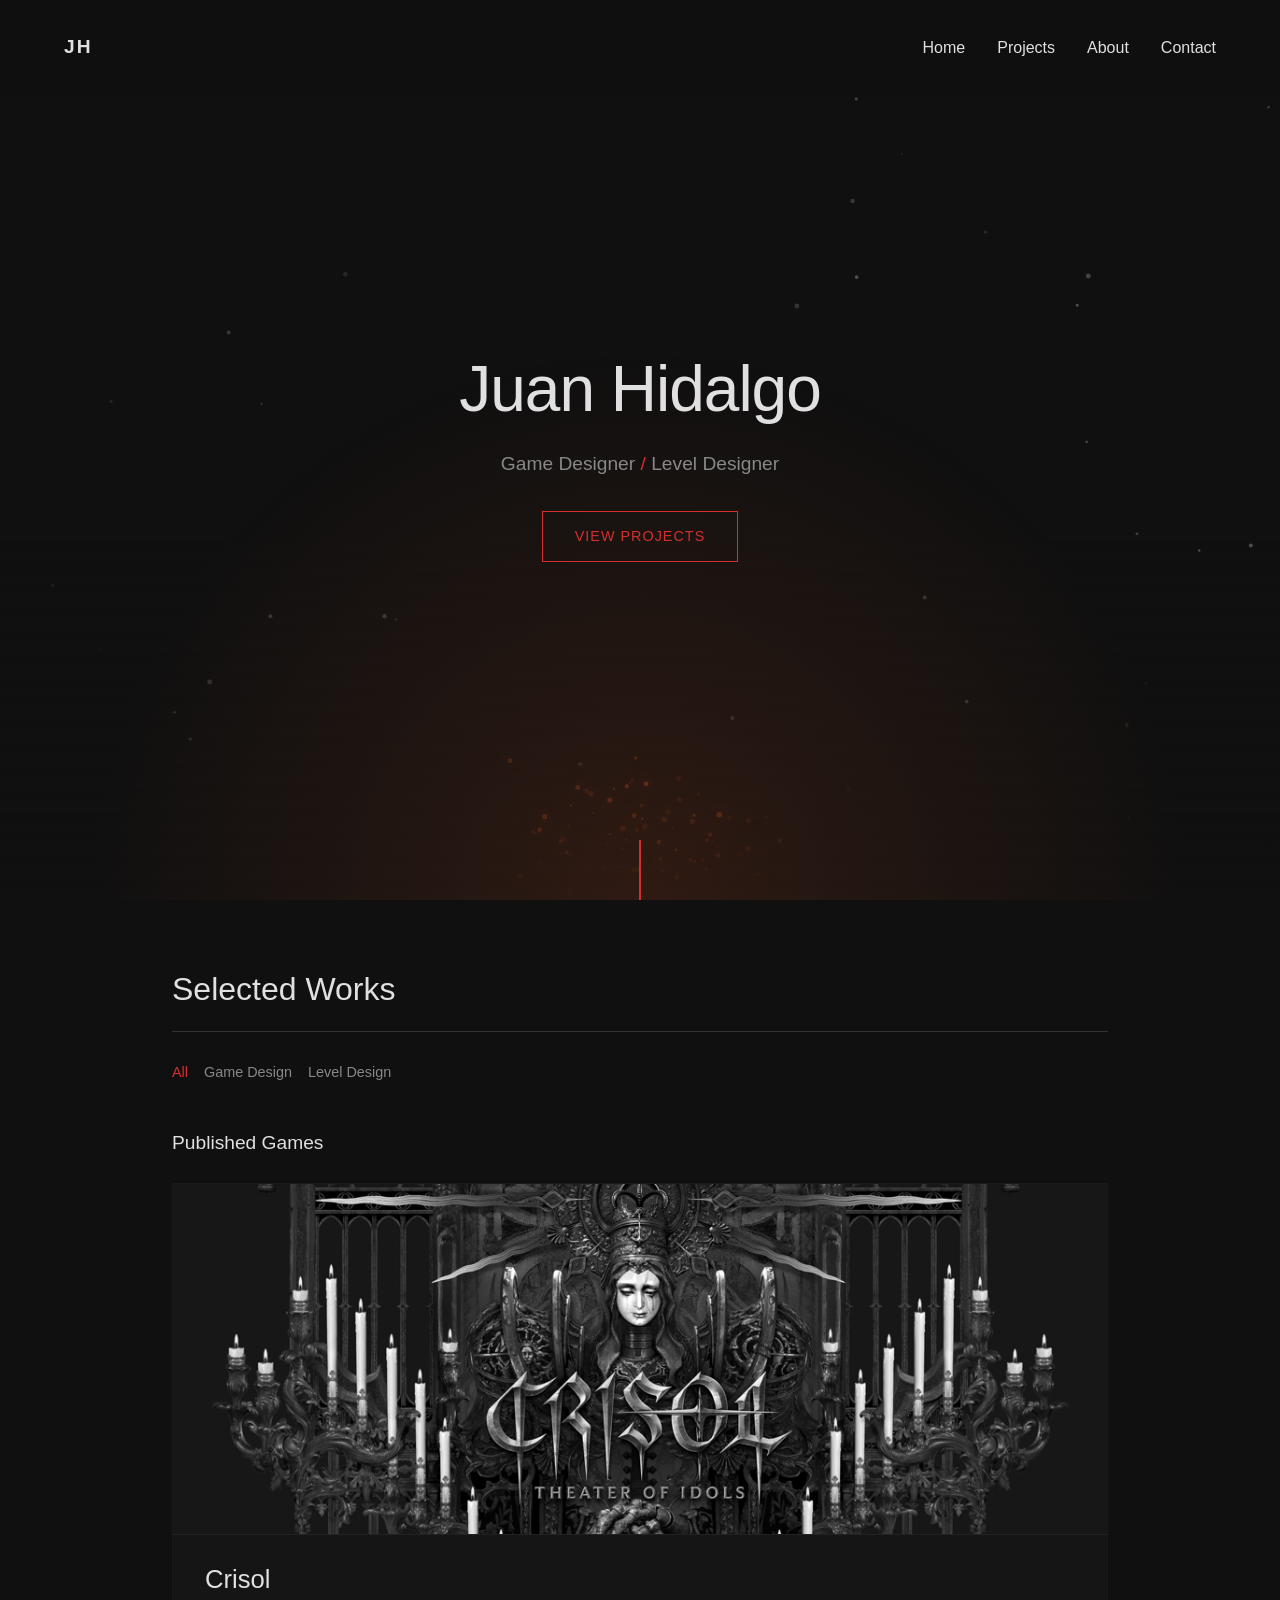
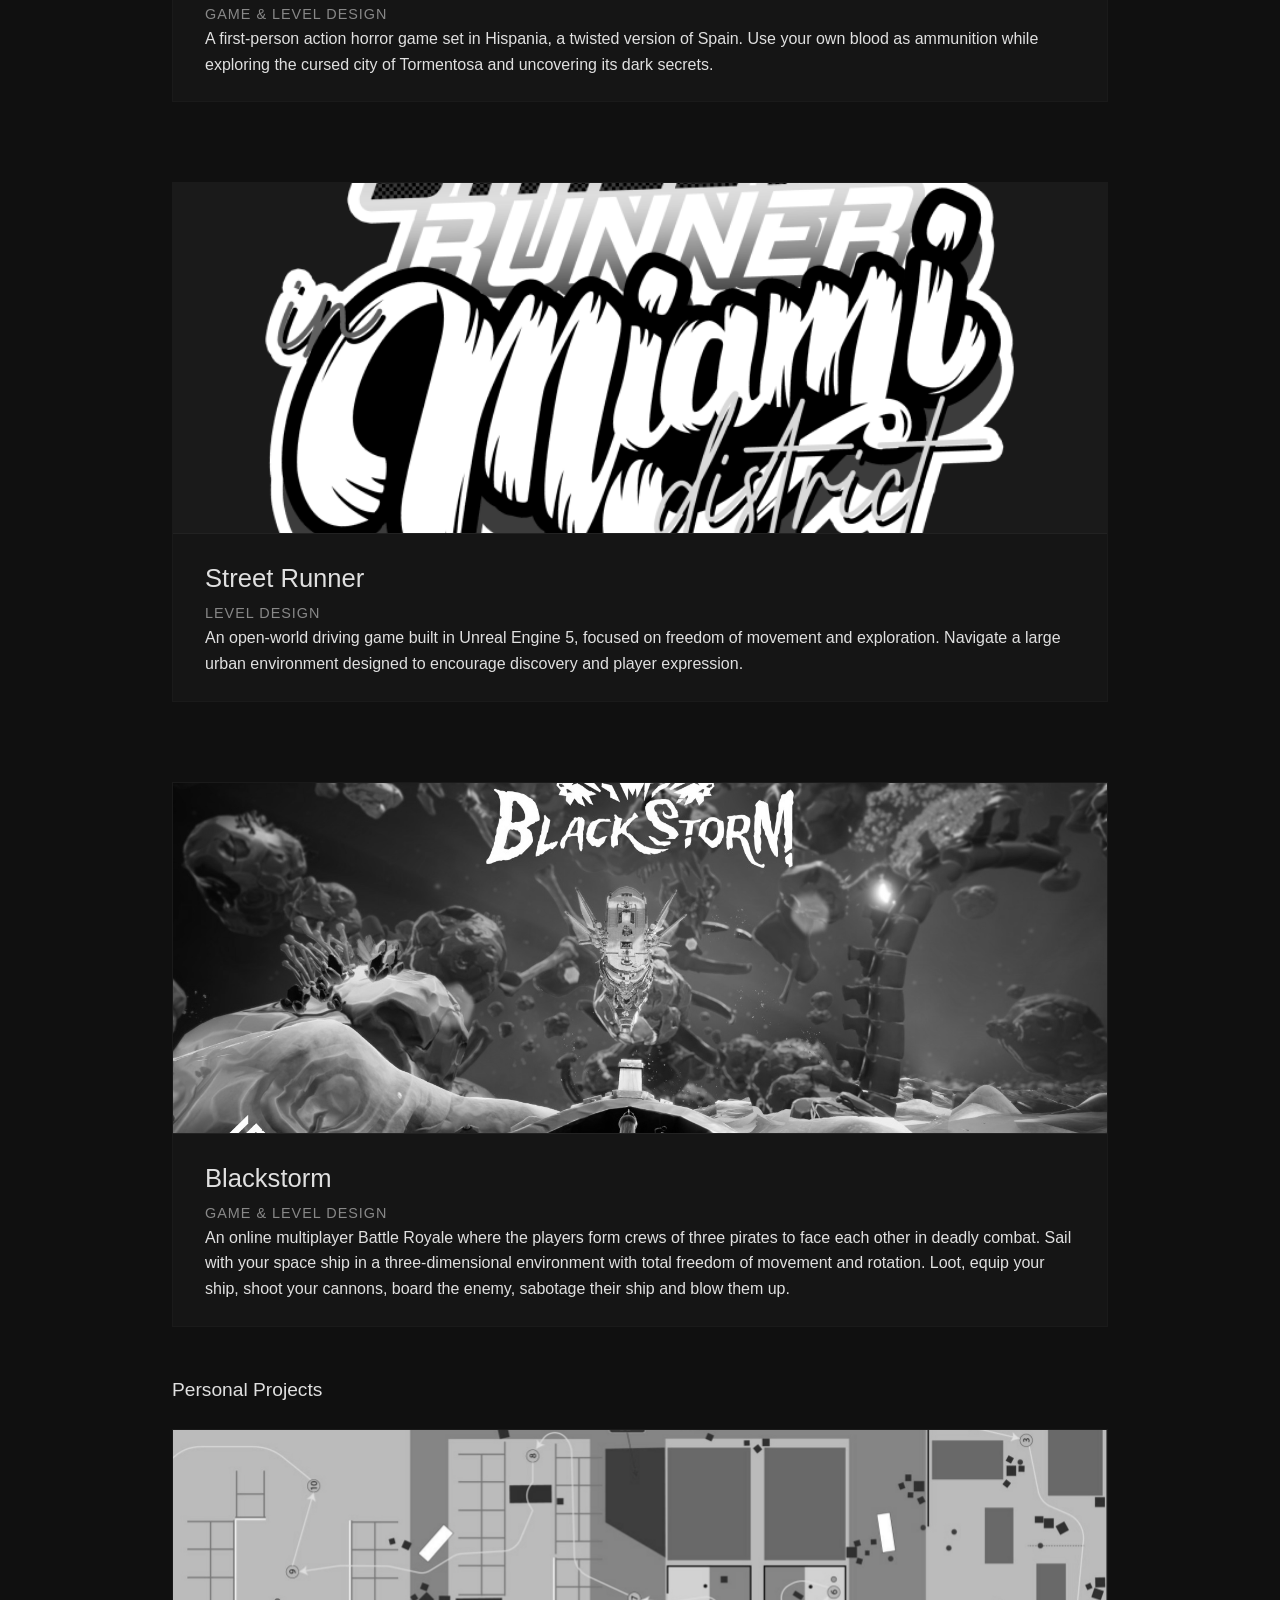
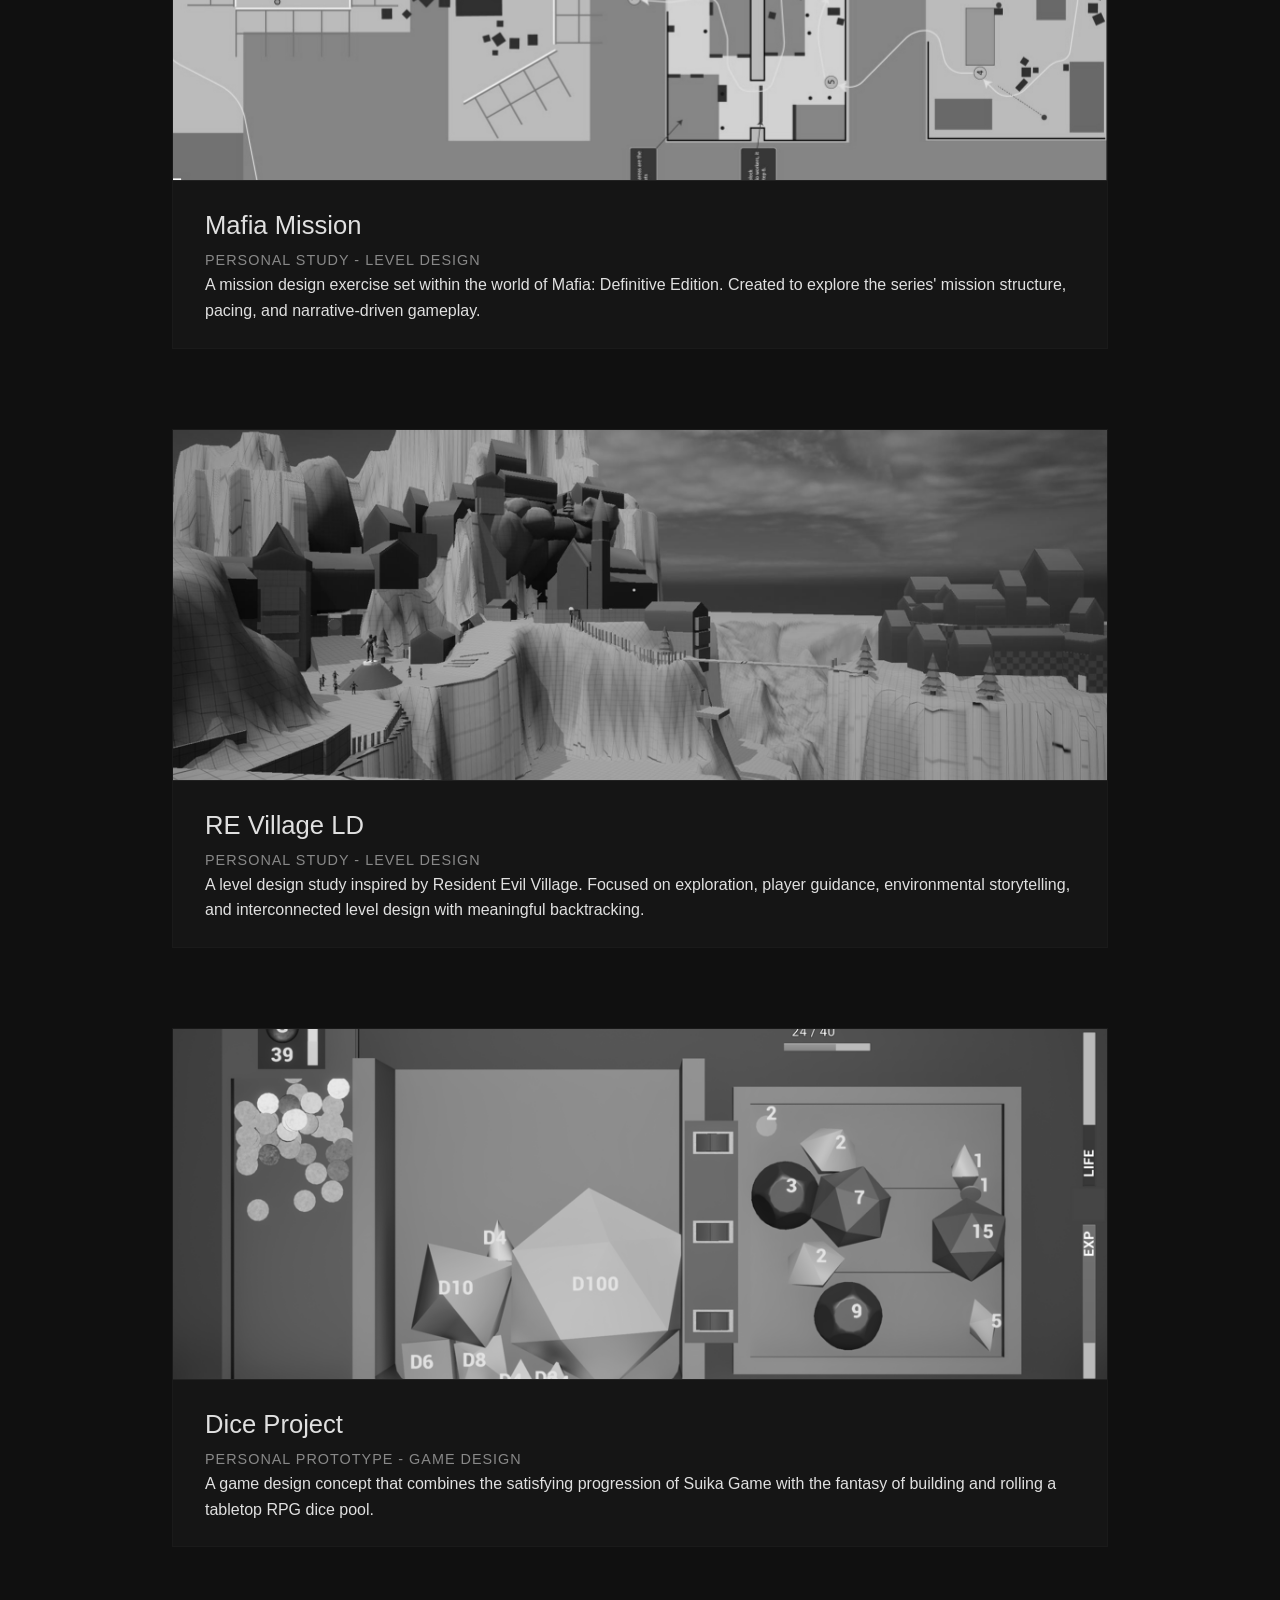
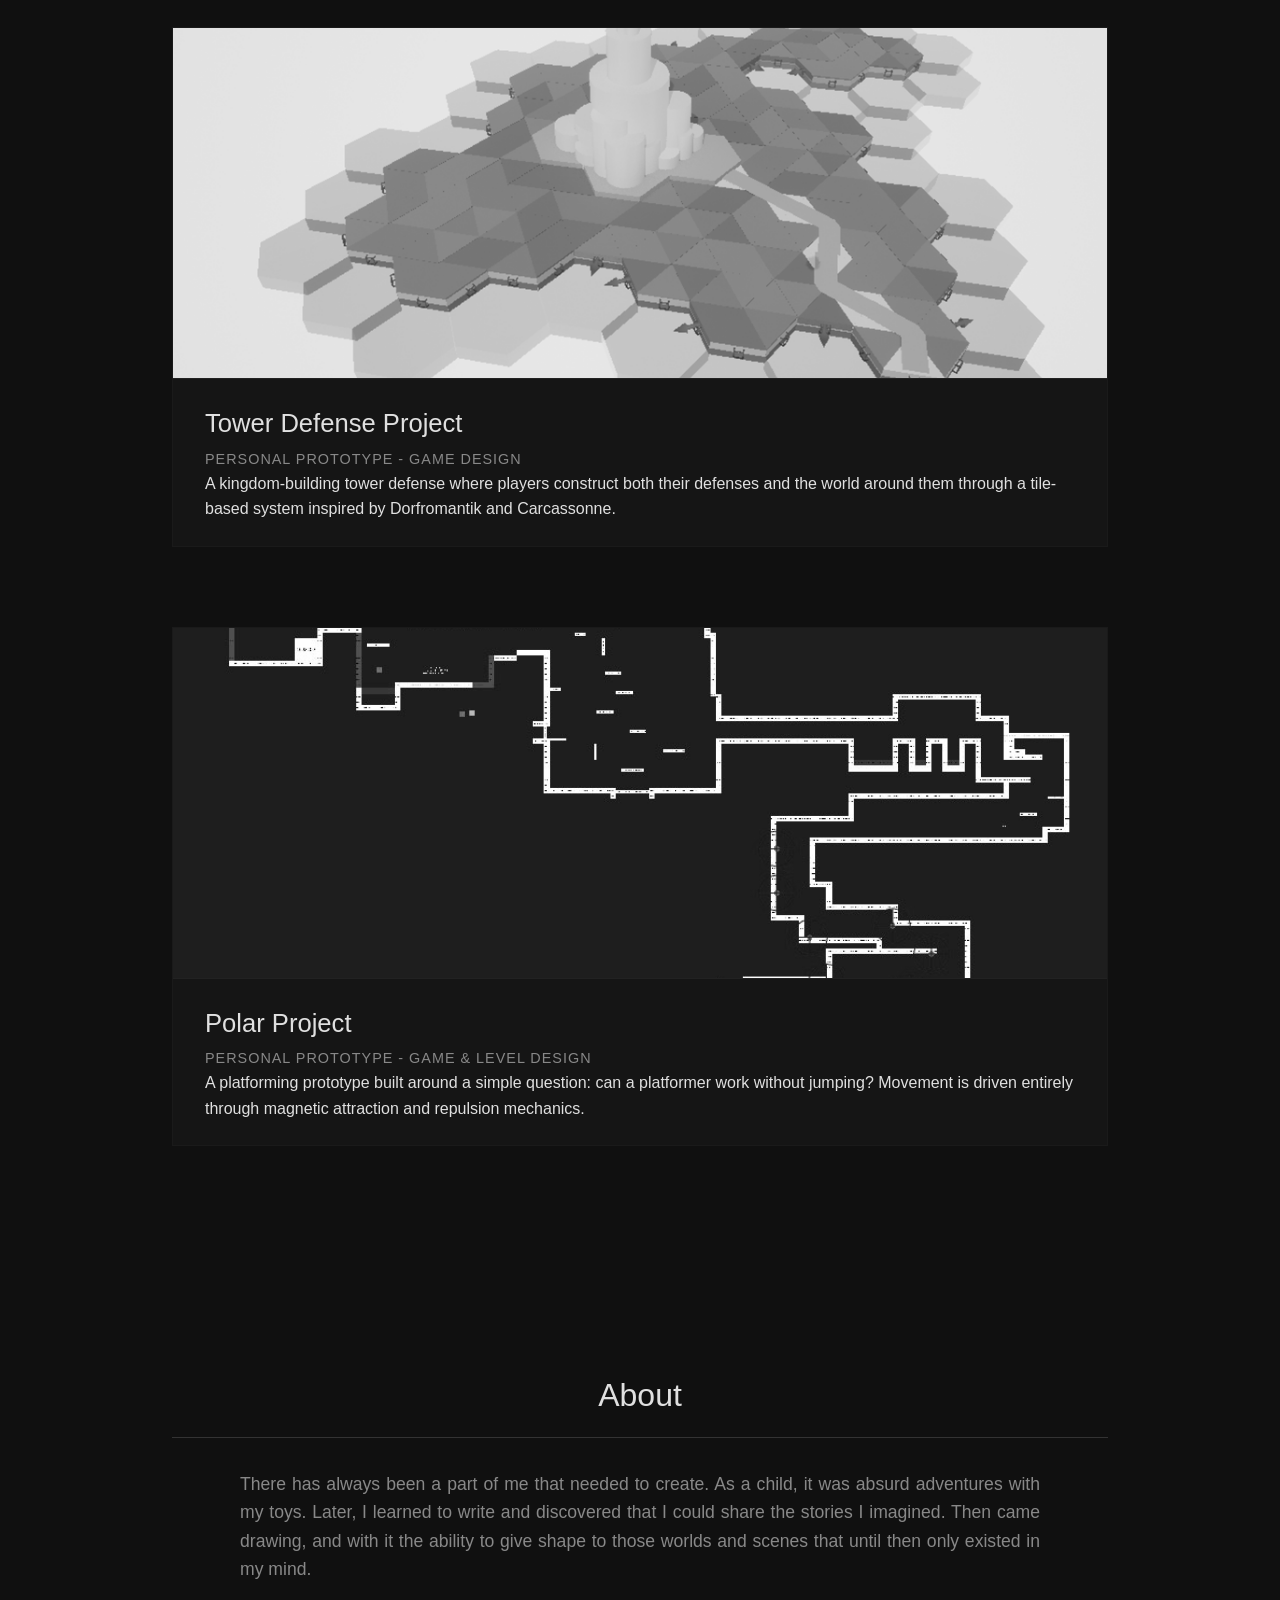
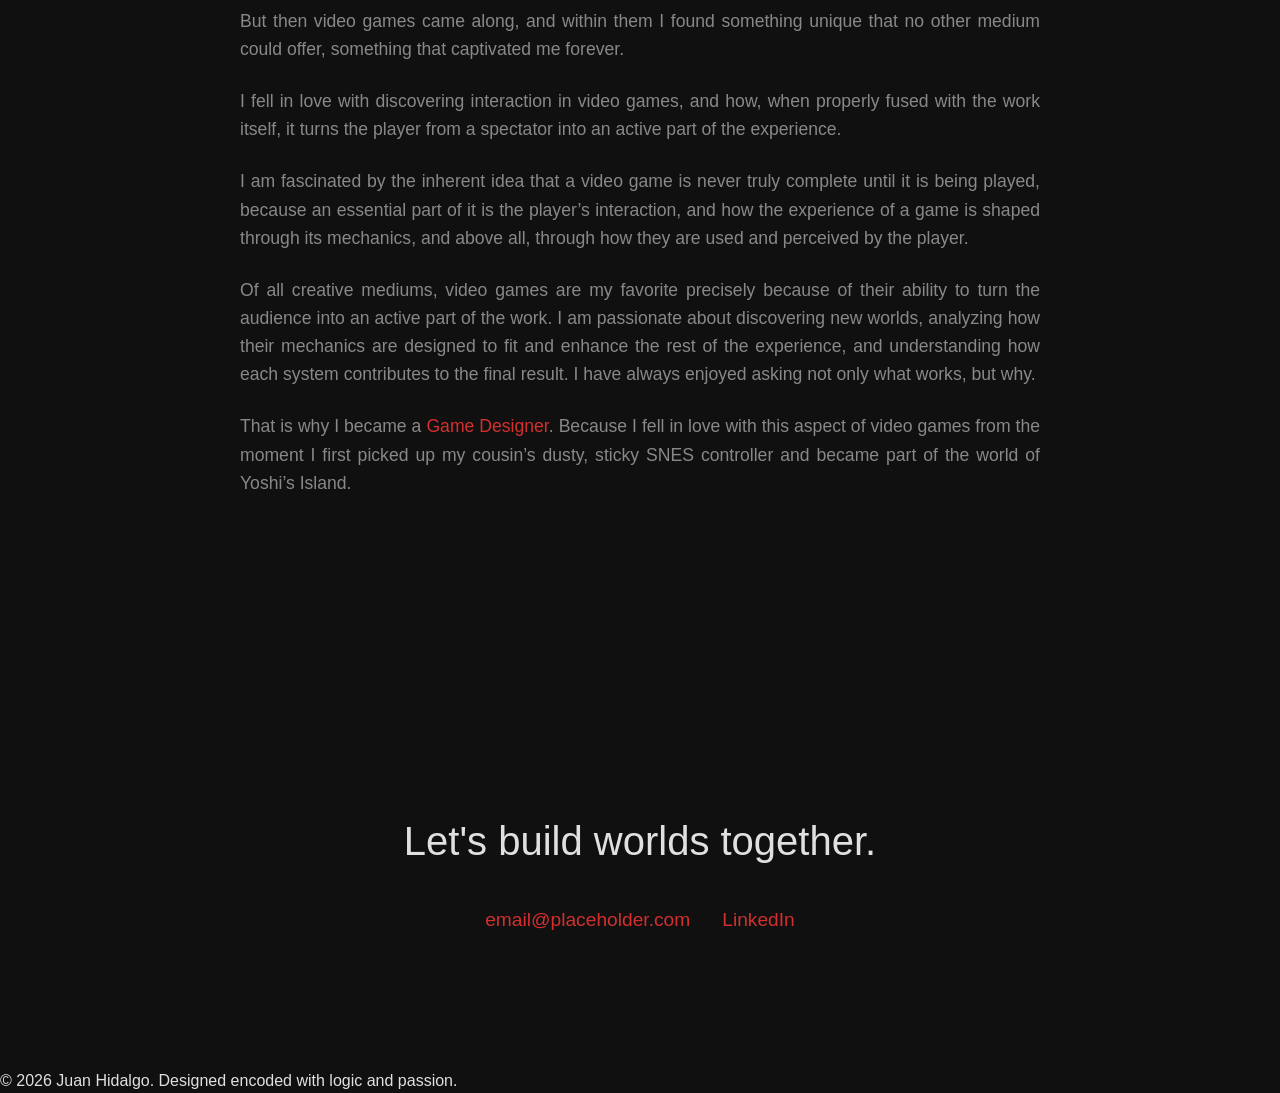
==== commit 40521b2a: "Update index.html" ====
--- a/index.html
+++ b/index.html
@@ -126,12 +126,12 @@
                 </a>
             </div>
 
-            <!-- TOWER DEFENCE -->
+            <!-- TOWER DEFENSE -->
             <div class="project-wrapper mix game-design">
                 <a href="tower-defence.html" class="project-card">
                     <img src="images/TD-Thumbnail.webp" alt="Tower Defence" class="card-img">
                     <div class="card-info">
-                        <h5>Tower Defence Project</h5>
+                        <h5>Tower Defense Project</h5>
                         <p class="role">Personal prototype - Game Design</p>
                         <p class="desc">A kingdom-building tower defense where players construct both their defenses and the world around them through a tile-based system inspired by Dorfromantik and Carcassonne.</p>
                     </div>
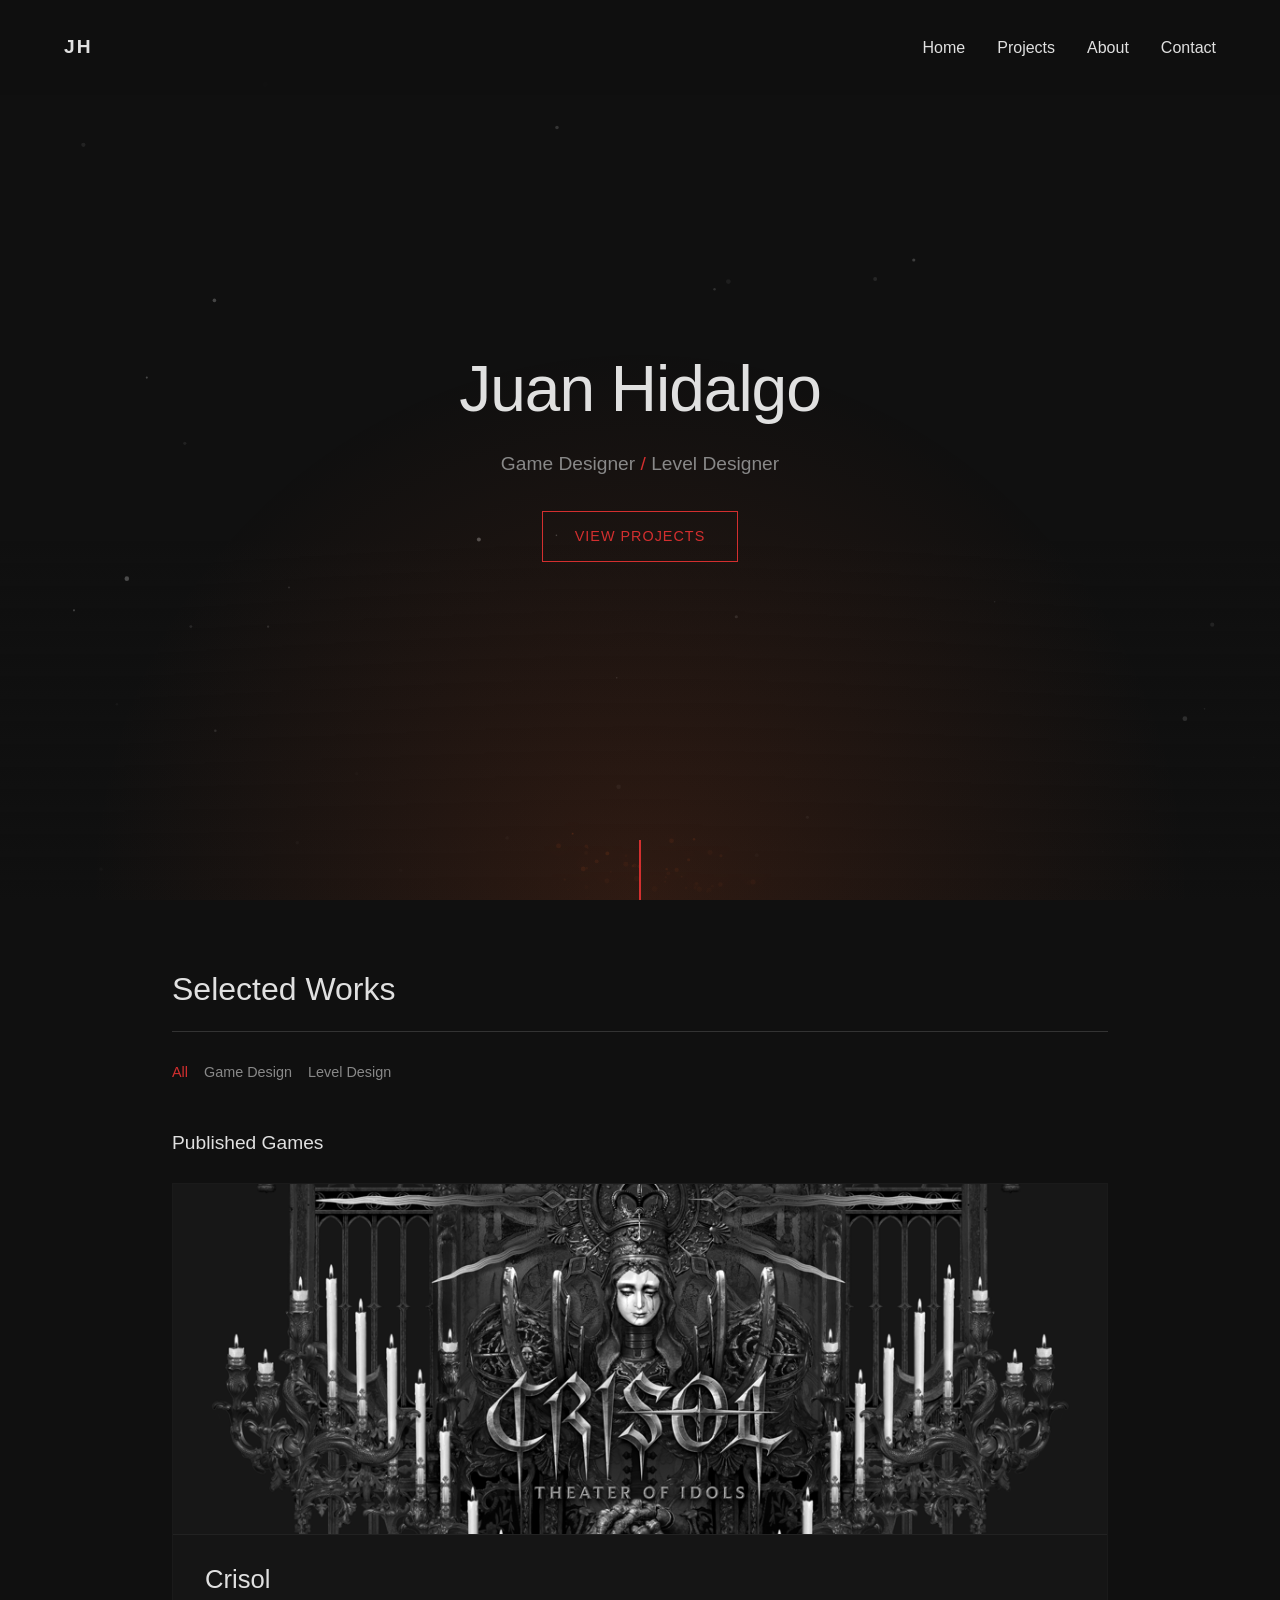
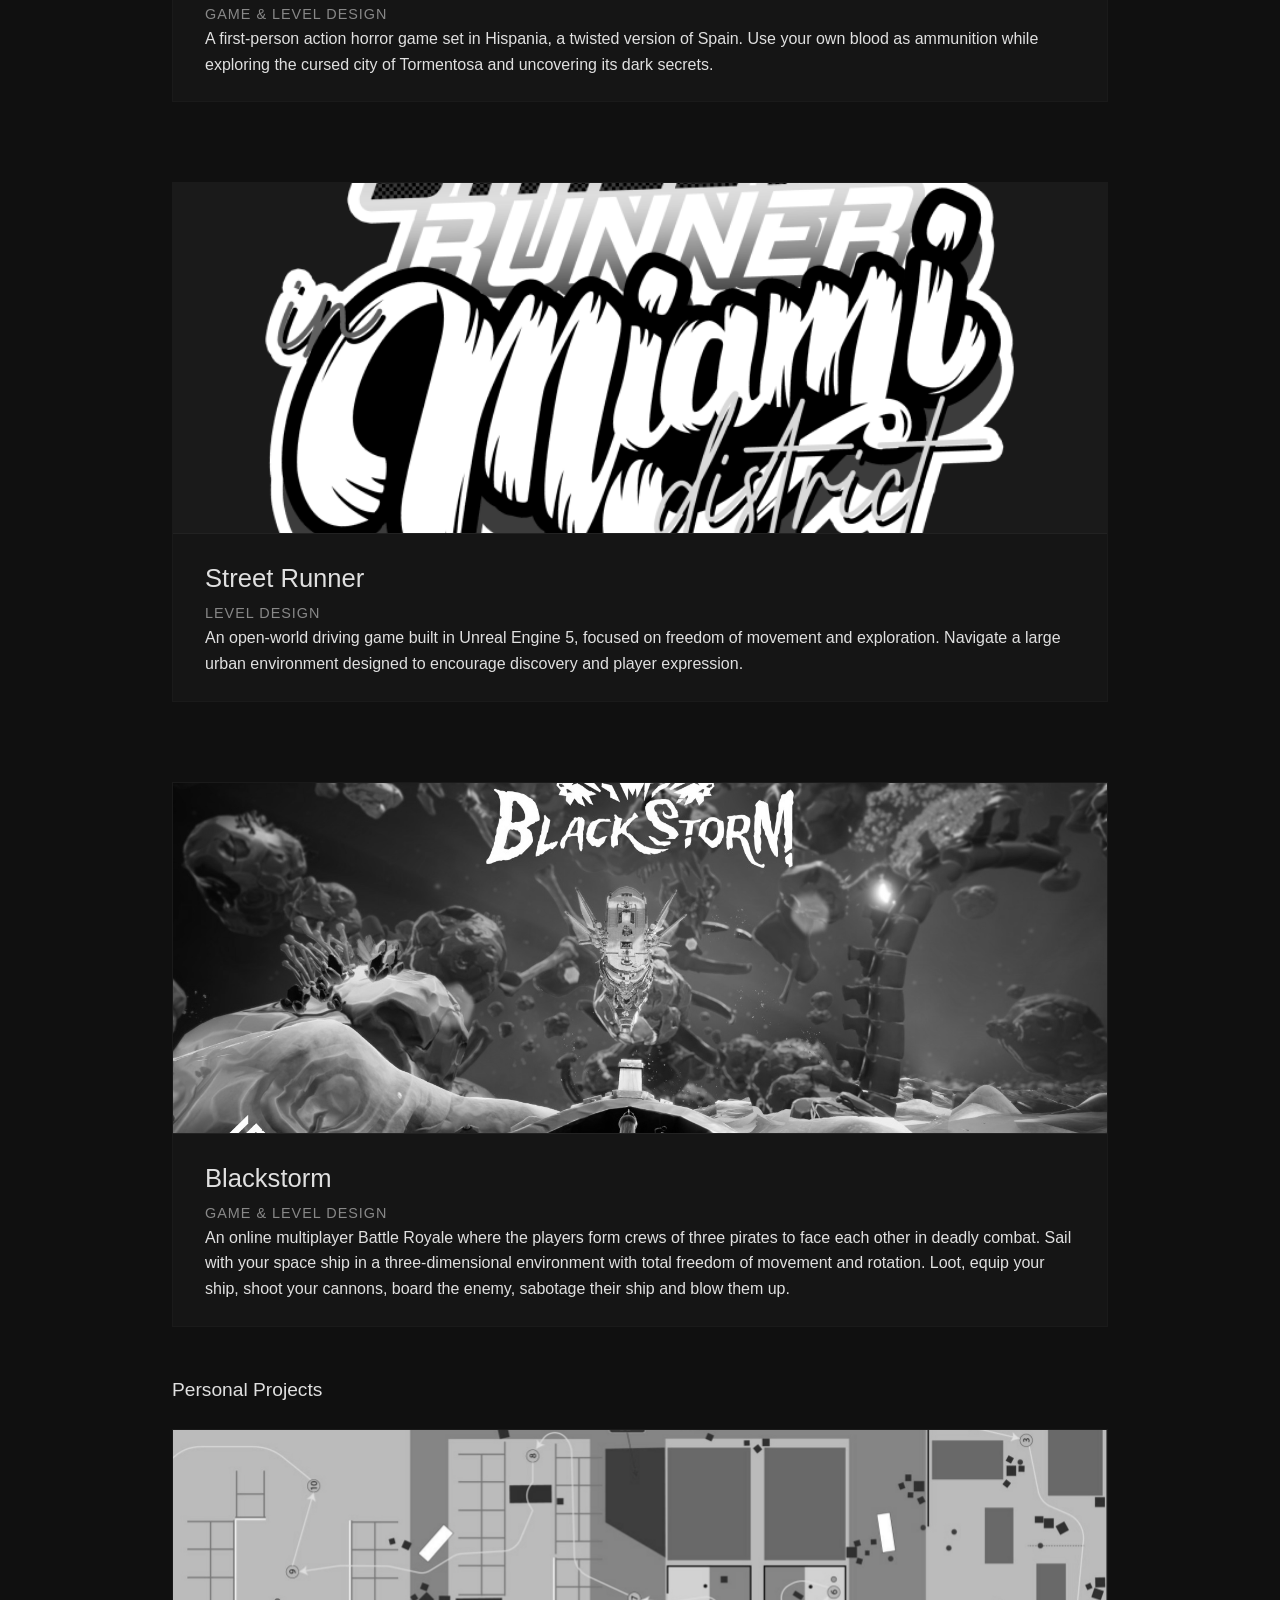
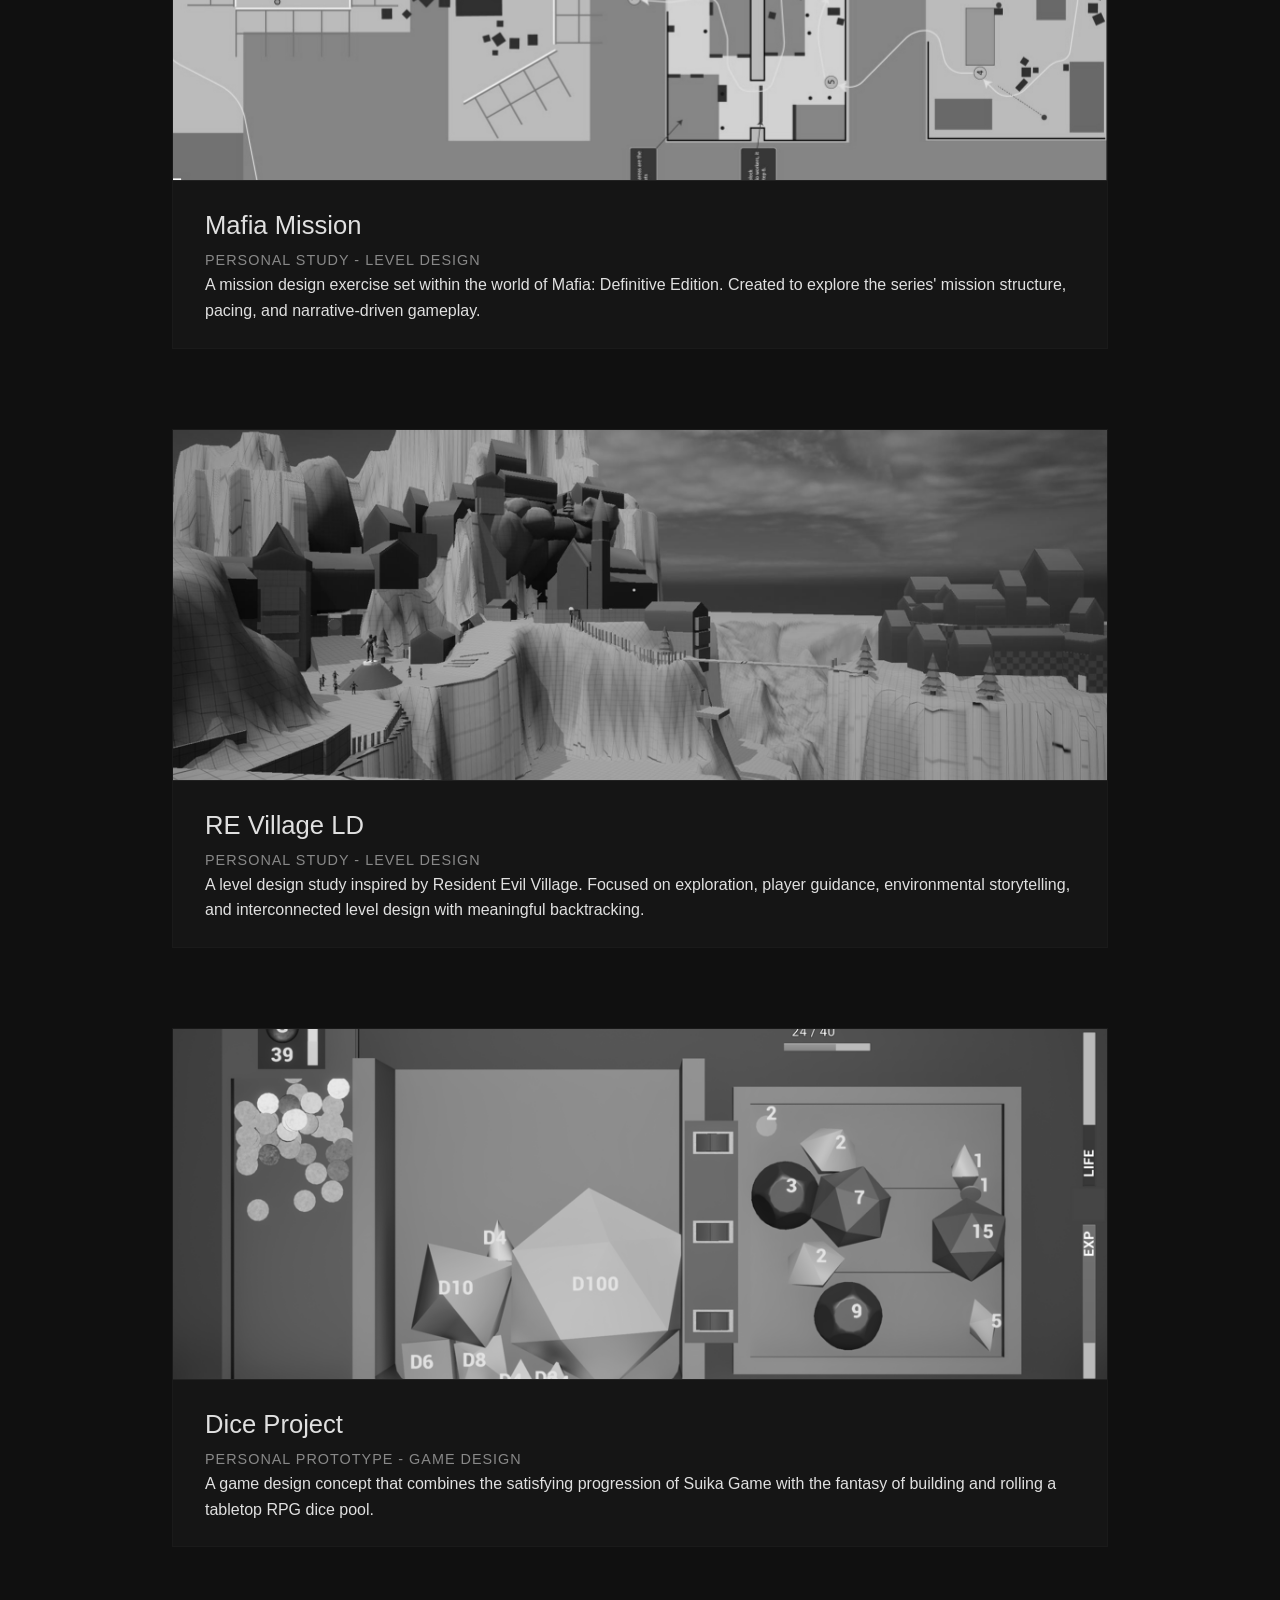
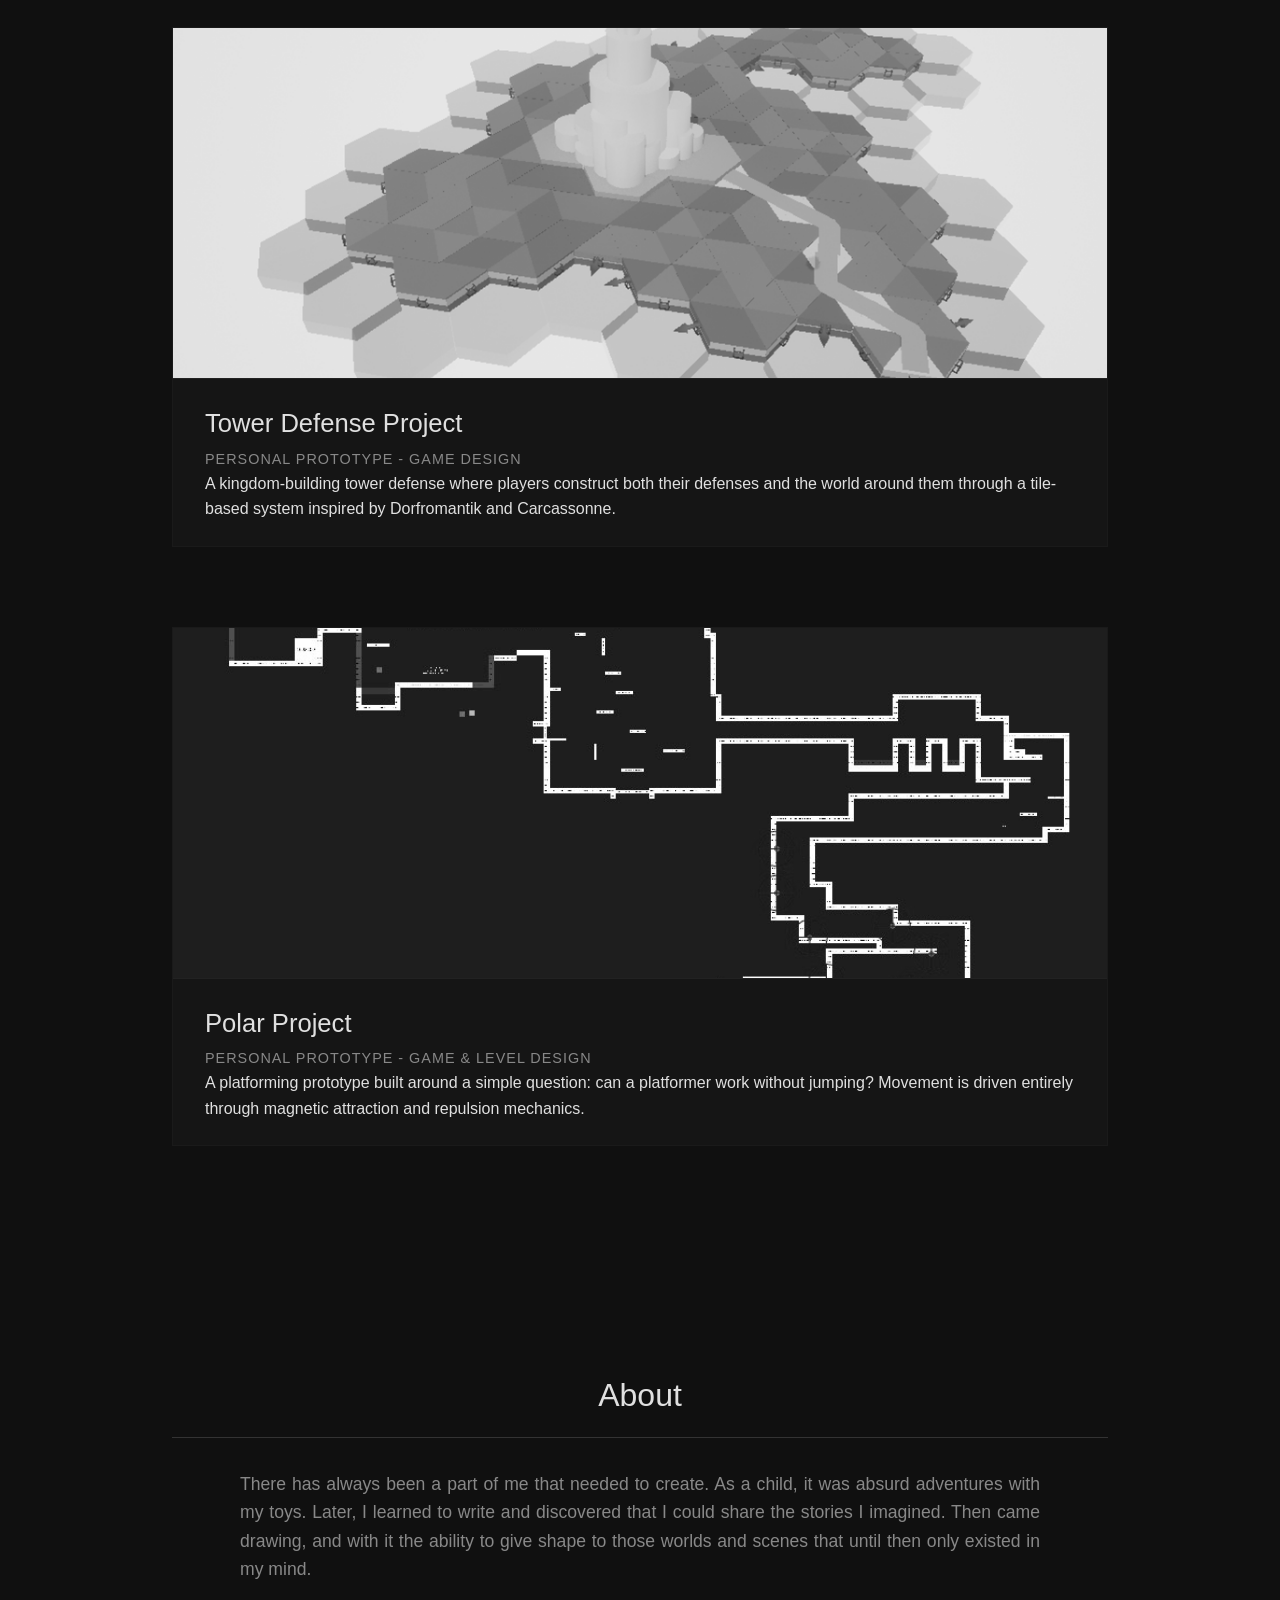
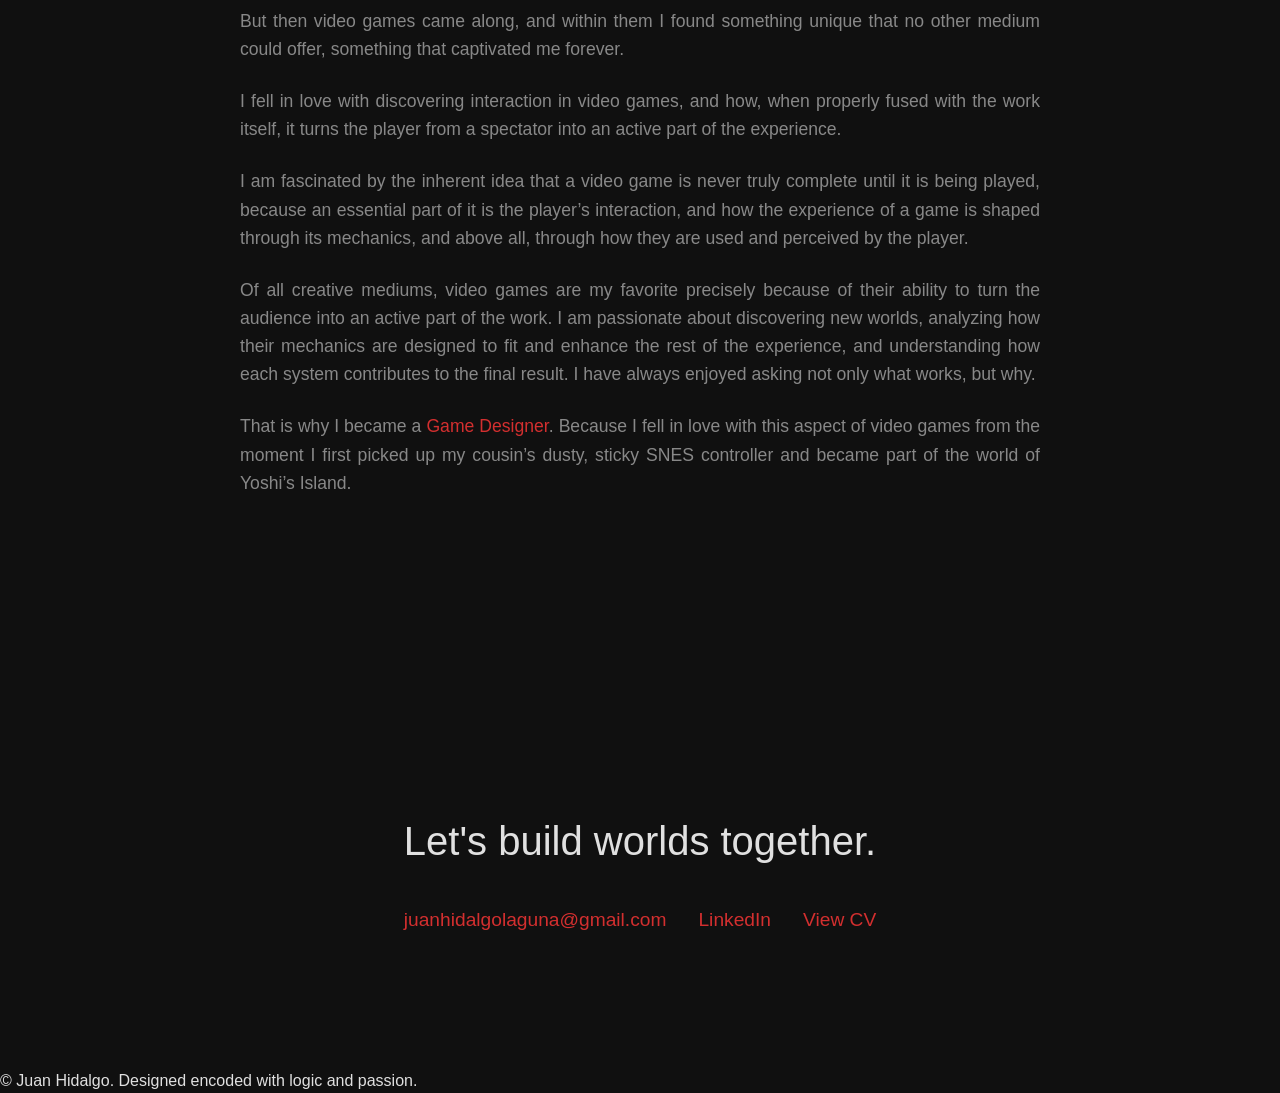
==== commit 66615367: "Update index.html" ====
--- a/index.html
+++ b/index.html
@@ -178,14 +178,16 @@
         <div class="container">
             <h2>Let's build worlds together.</h2>
             <div class="contact-links">
-                <a href="#" target="_blank" class="accent-link">email@placeholder.com</a>
-                <a href="#" target="_blank" class="accent-link">LinkedIn</a>
+                <a href="mailto:juanhidalgolaguna@gmail.com" class="accent-link">juanhidalgolaguna@gmail.com</a>
+                <a href="https://www.linkedin.com/in/juanhidalgolaguna/" target="_blank" class="accent-link">LinkedIn</a>
+                <a href="docs/CV-Ingles(2026).pdf" target="_blank" class="accent-link">View CV</a>
             </div>
         </div>
     </section>
 
+
     <footer>
-        <p>&copy; 2026 Juan Hidalgo. Designed encoded with logic and passion.</p>
+        <p>&copy; Juan Hidalgo. Designed encoded with logic and passion.</p>
     </footer>
 
     <script src="js/script.js"></script>
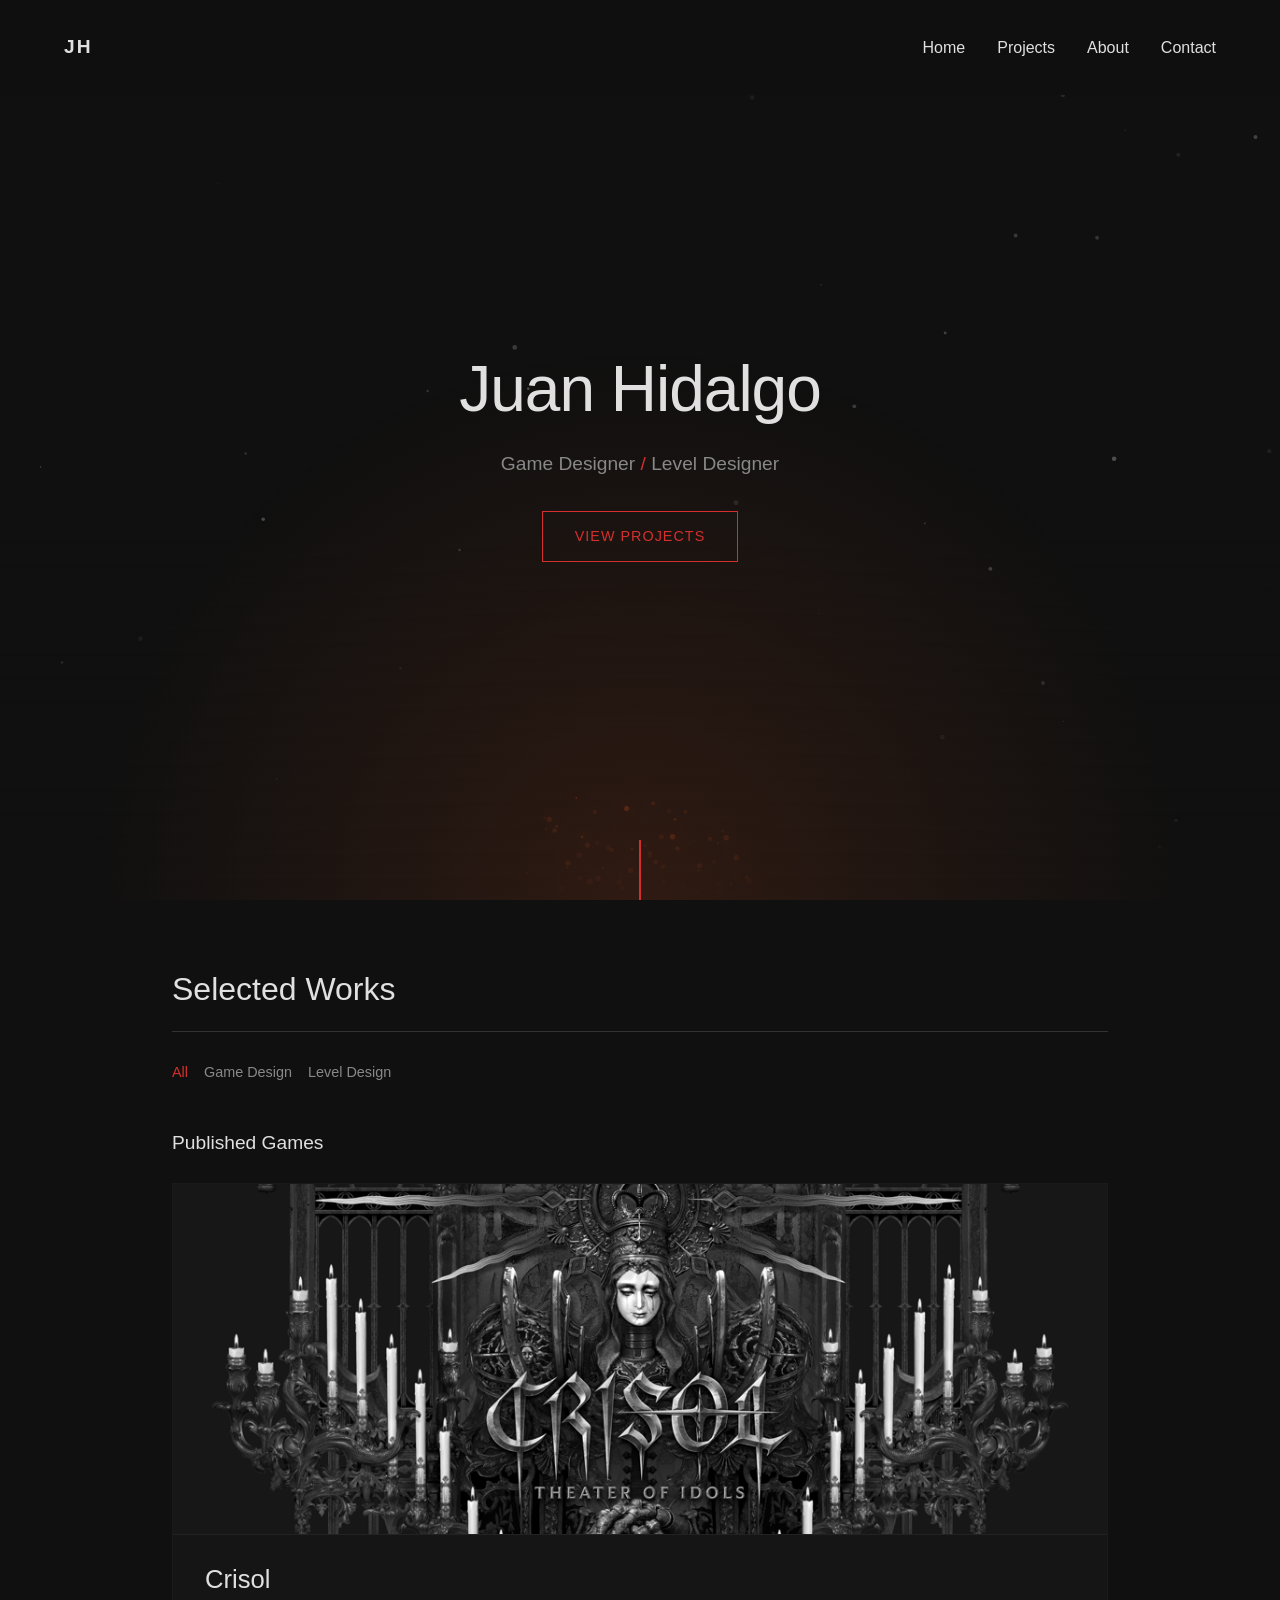
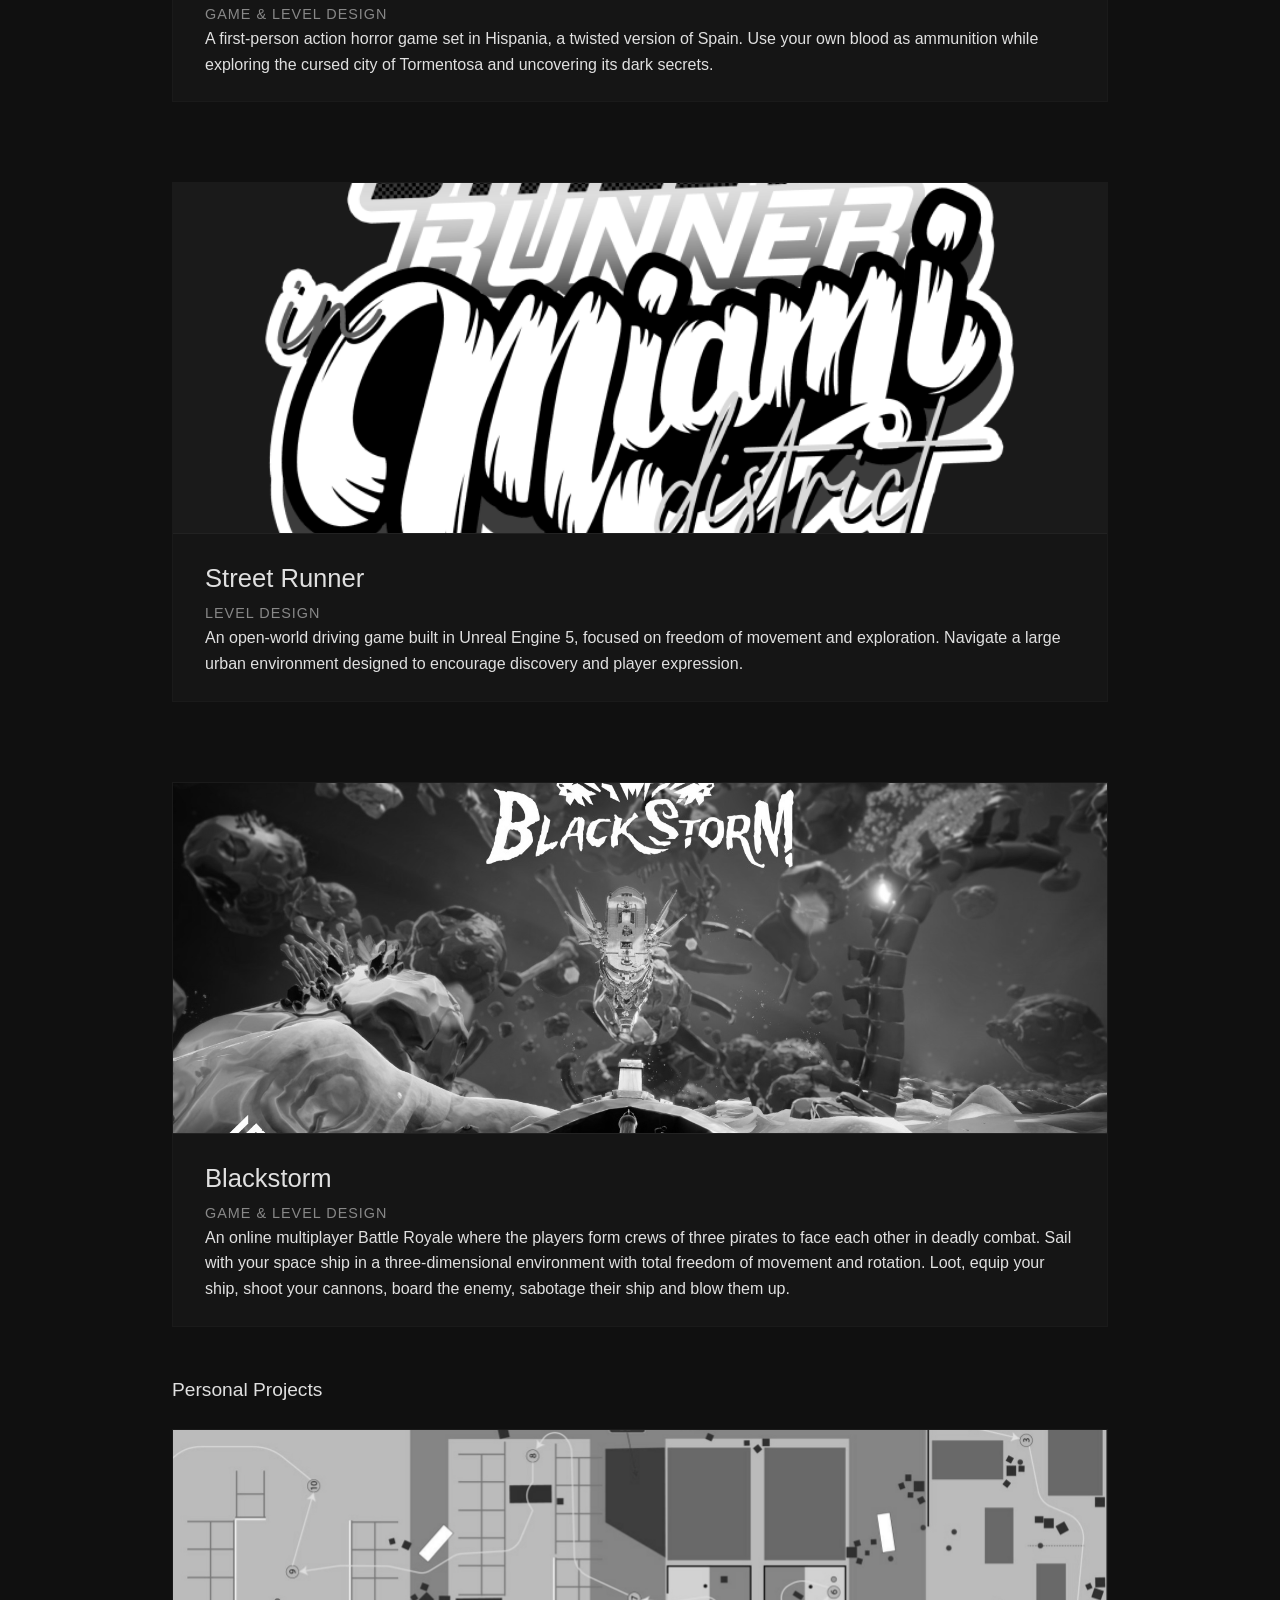
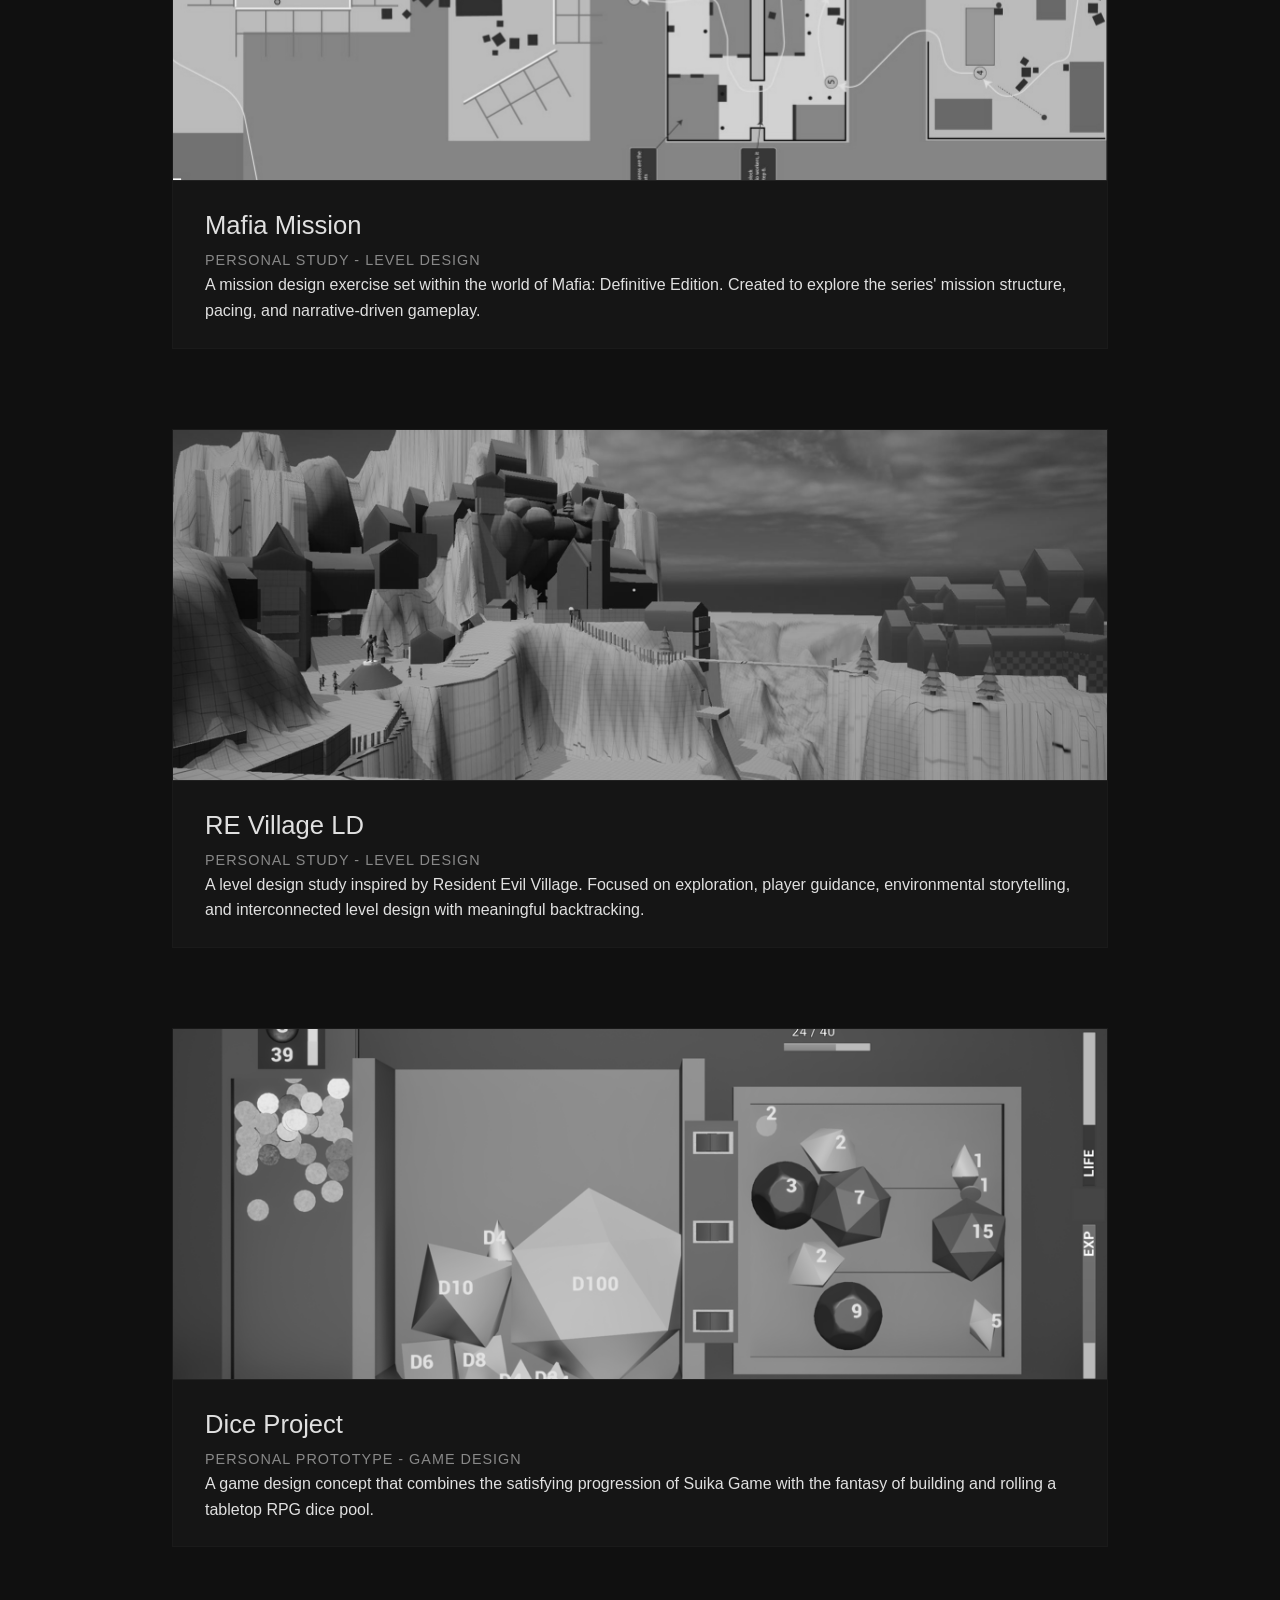
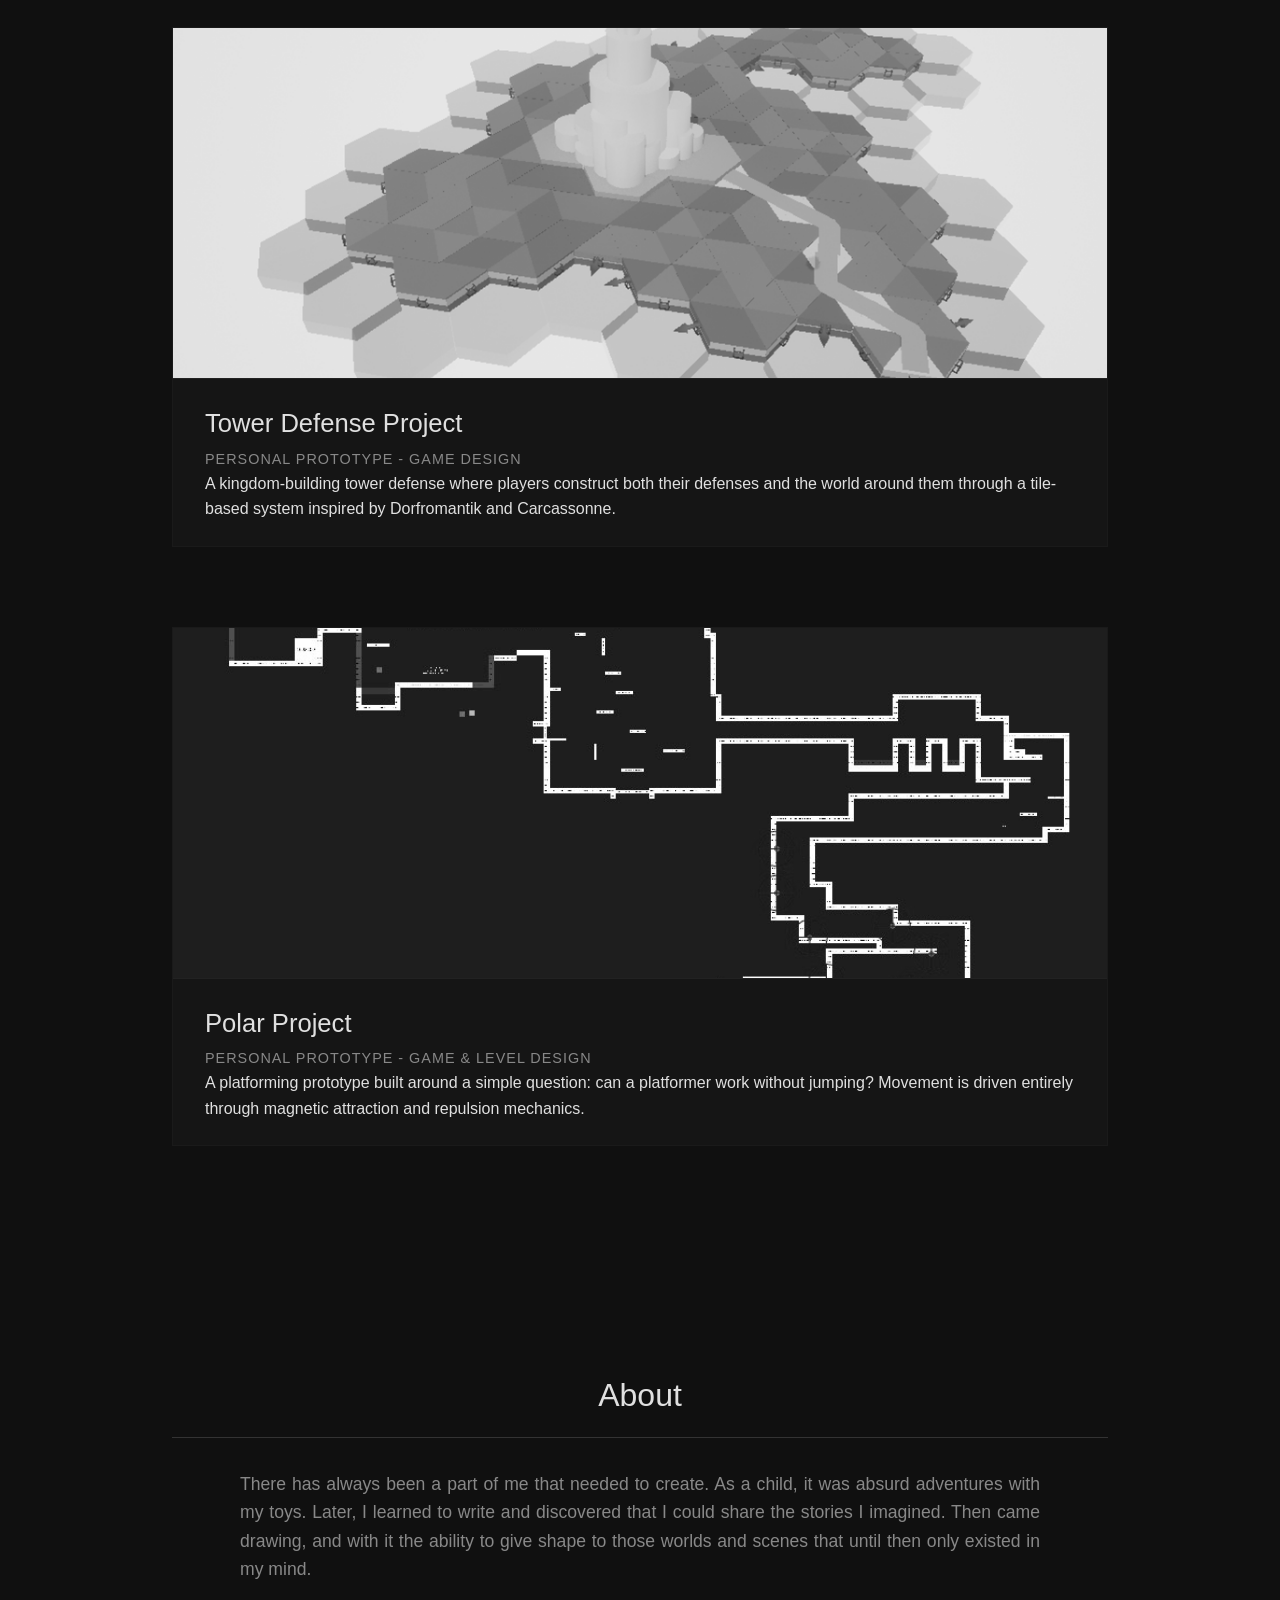
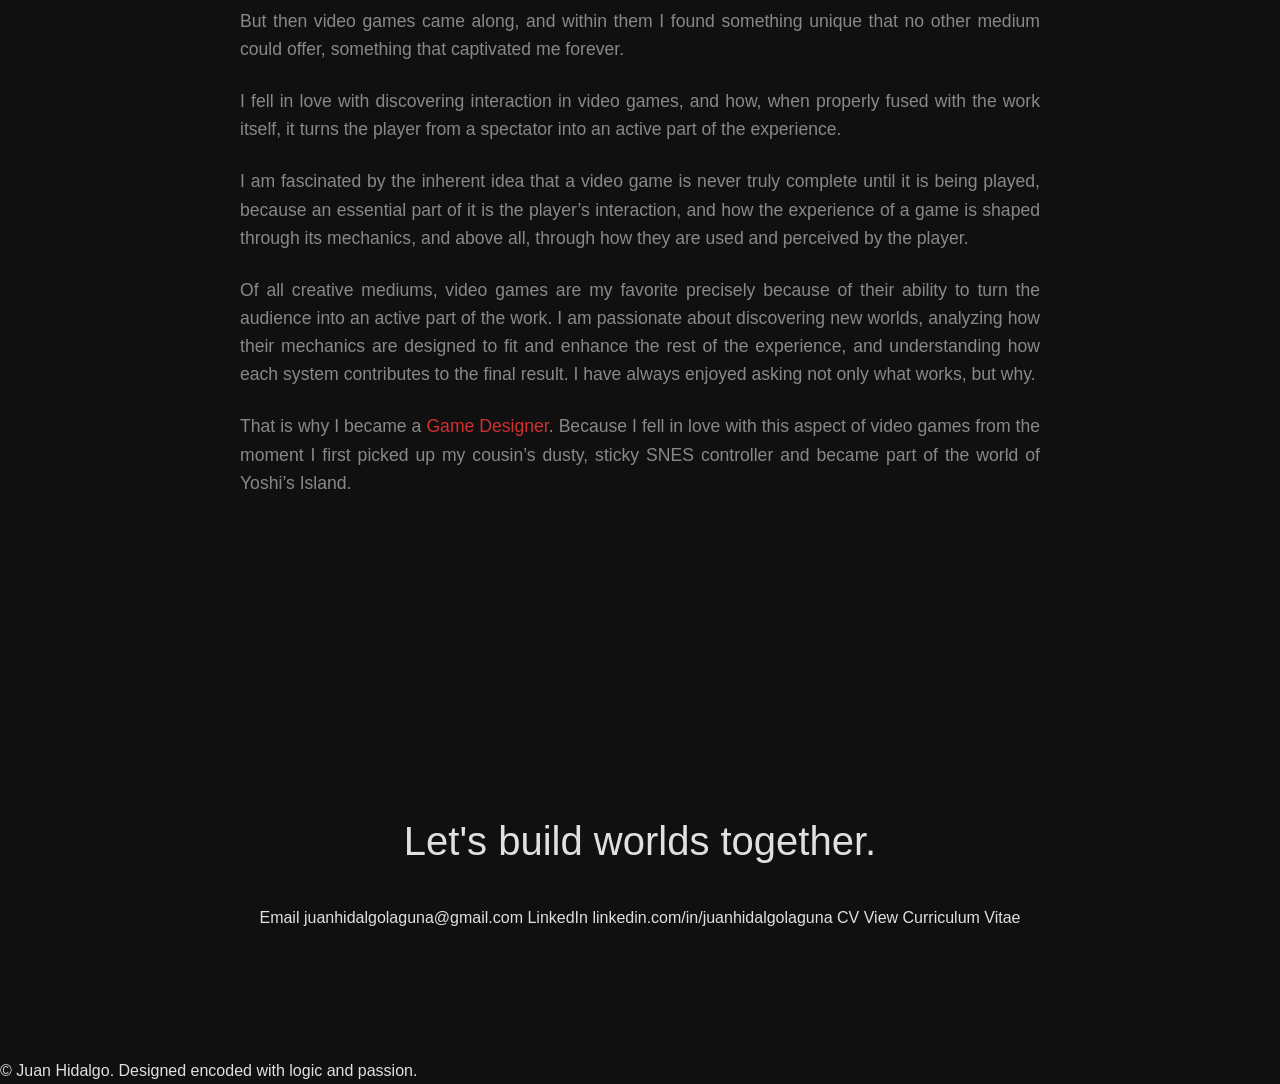
==== commit 8a798fdd: "Update index.html" ====
--- a/index.html
+++ b/index.html
@@ -177,13 +177,26 @@
     <section class="contact" id="contact">
         <div class="container">
             <h2>Let's build worlds together.</h2>
-            <div class="contact-links">
-                <a href="mailto:juanhidalgolaguna@gmail.com" class="accent-link">juanhidalgolaguna@gmail.com</a>
-                <a href="https://www.linkedin.com/in/juanhidalgolaguna/" target="_blank" class="accent-link">LinkedIn</a>
-                <a href="docs/CV-Ingles(2026).pdf" target="_blank" class="accent-link">View CV</a>
+    
+            <div class="contact-premium-grid">
+                <a href="mailto:juanhidalgolaguna@gmail.com" class="contact-card">
+                    <span class="contact-label">Email</span>
+                    <span class="contact-value">juanhidalgolaguna@gmail.com</span>
+                </a>
+    
+                <a href="https://www.linkedin.com/in/juanhidalgolaguna/" target="_blank" class="contact-card">
+                    <span class="contact-label">LinkedIn</span>
+                    <span class="contact-value">linkedin.com/in/juanhidalgolaguna</span>
+                </a>
+    
+                <a href="docs/CV-Ingles(2026).pdf" target="_blank" class="contact-card">
+                    <span class="contact-label">CV</span>
+                    <span class="contact-value">View Curriculum Vitae</span>
+                </a>
             </div>
         </div>
     </section>
+
 
 
     <footer>
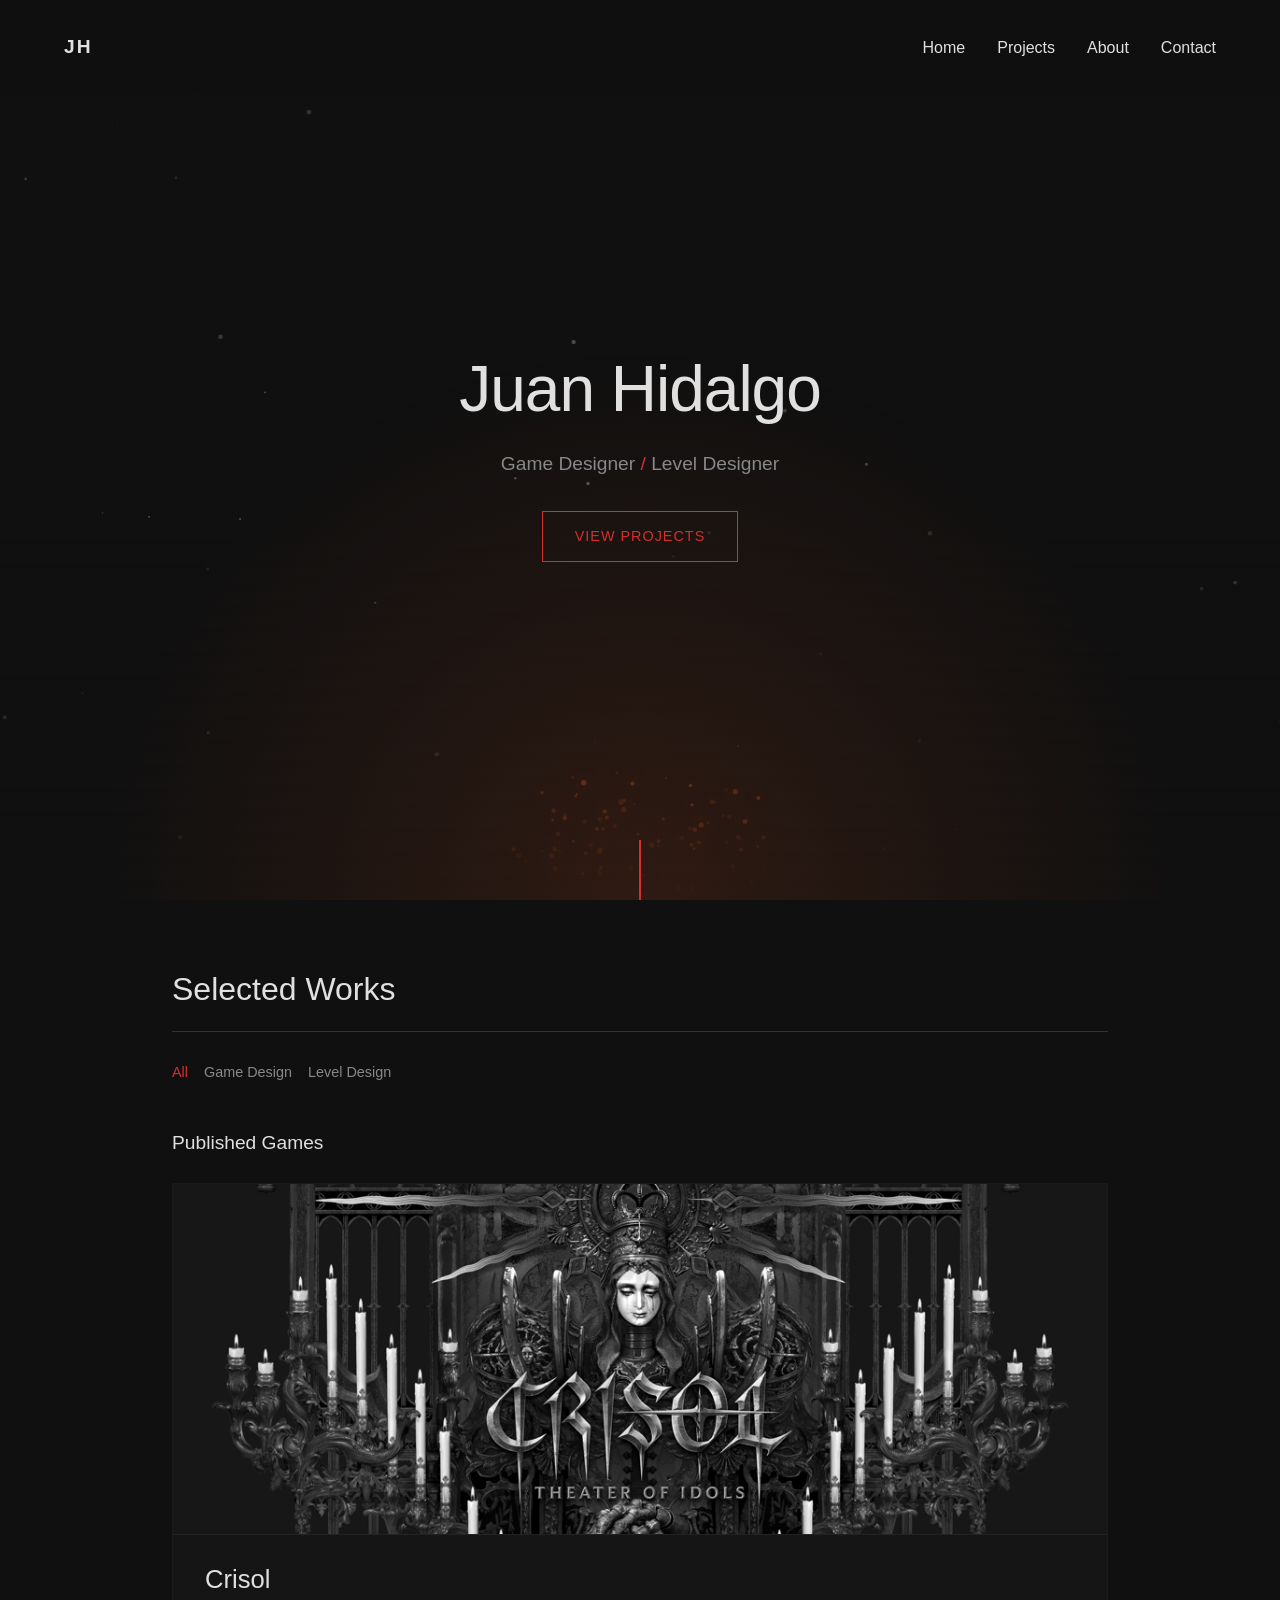
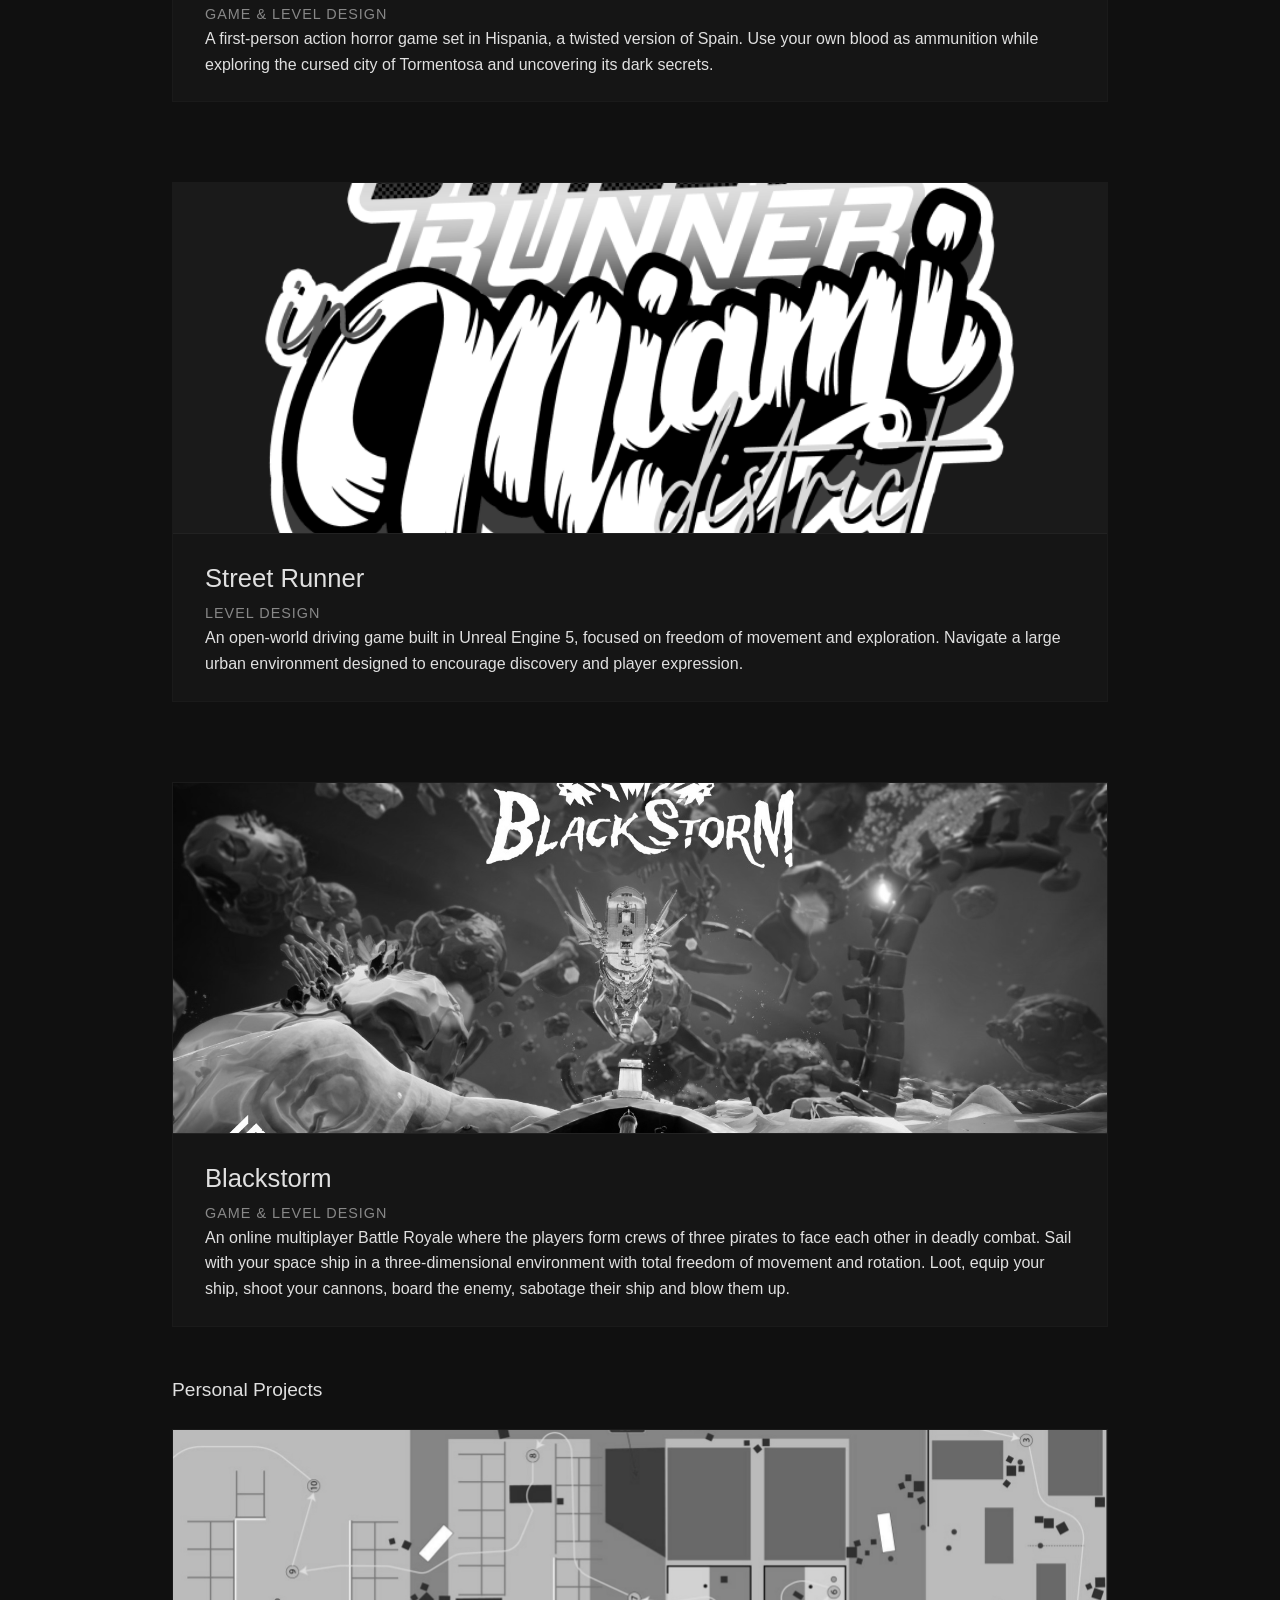
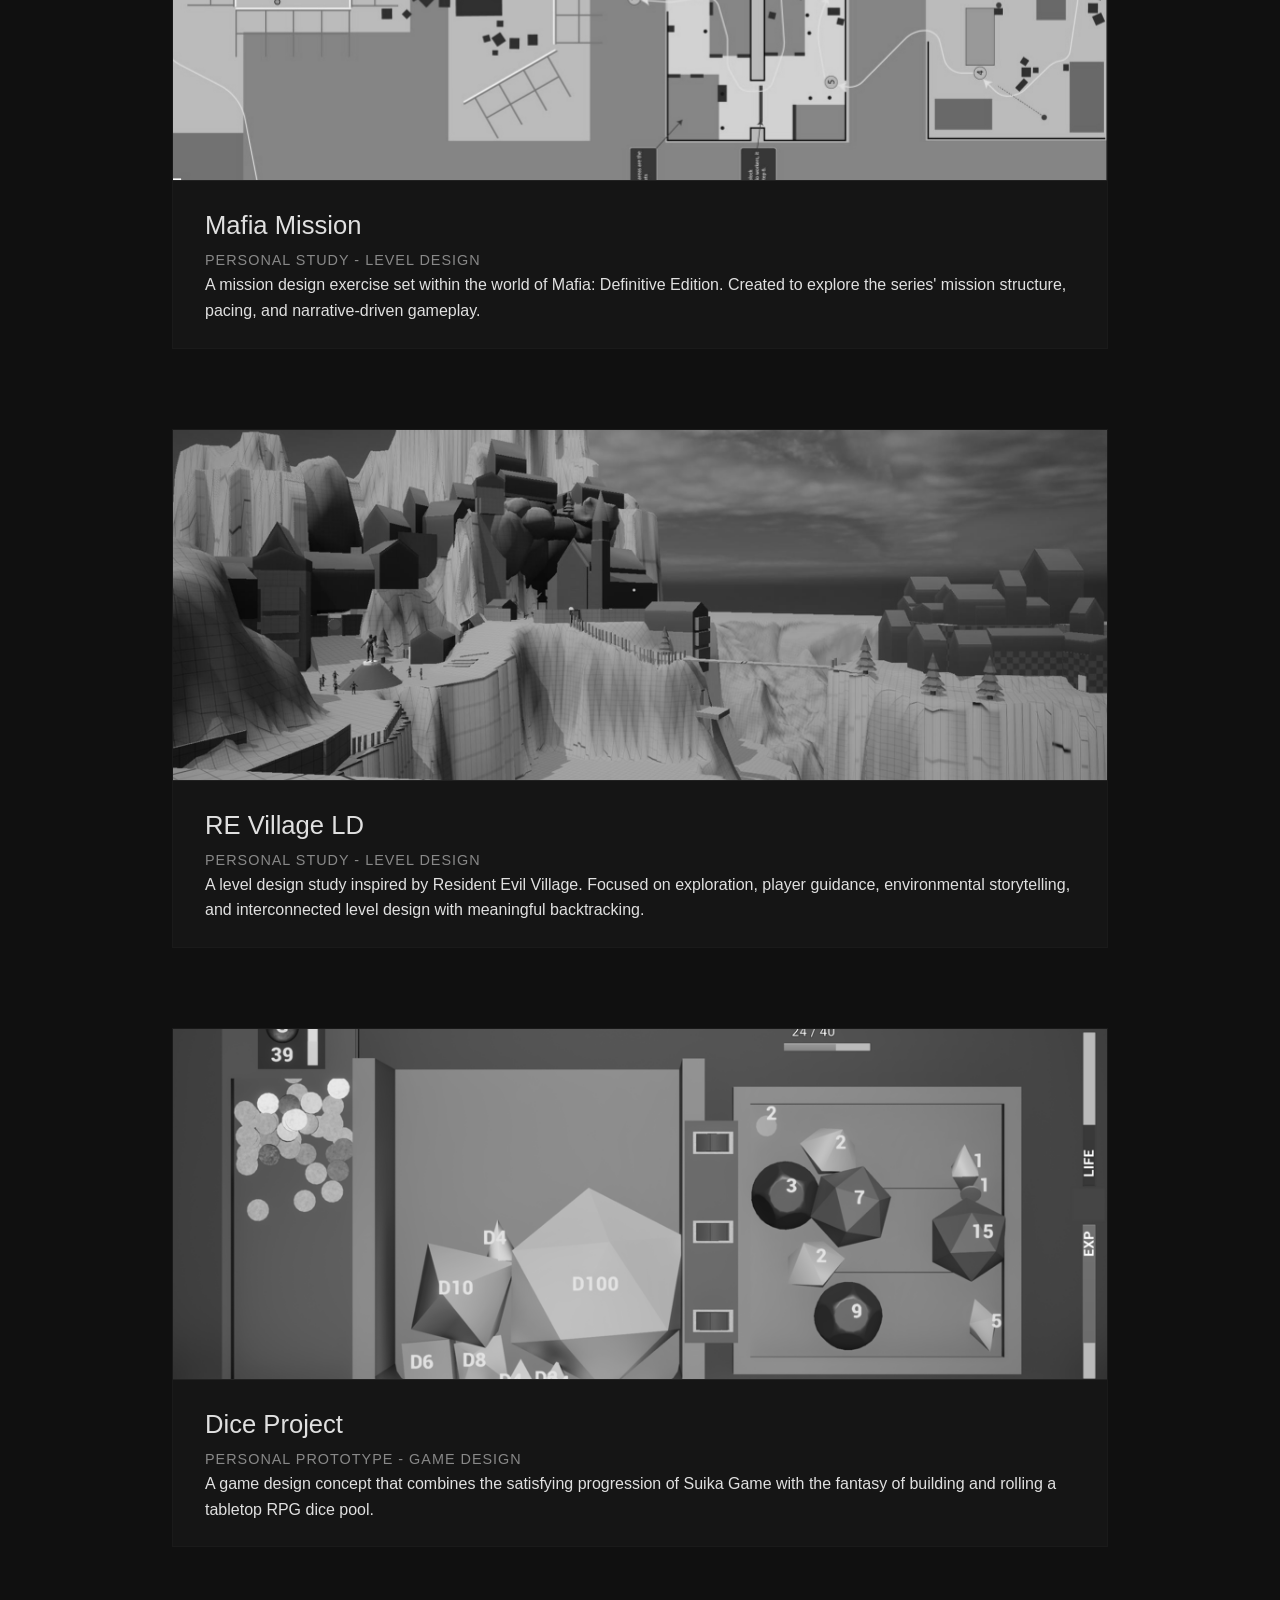
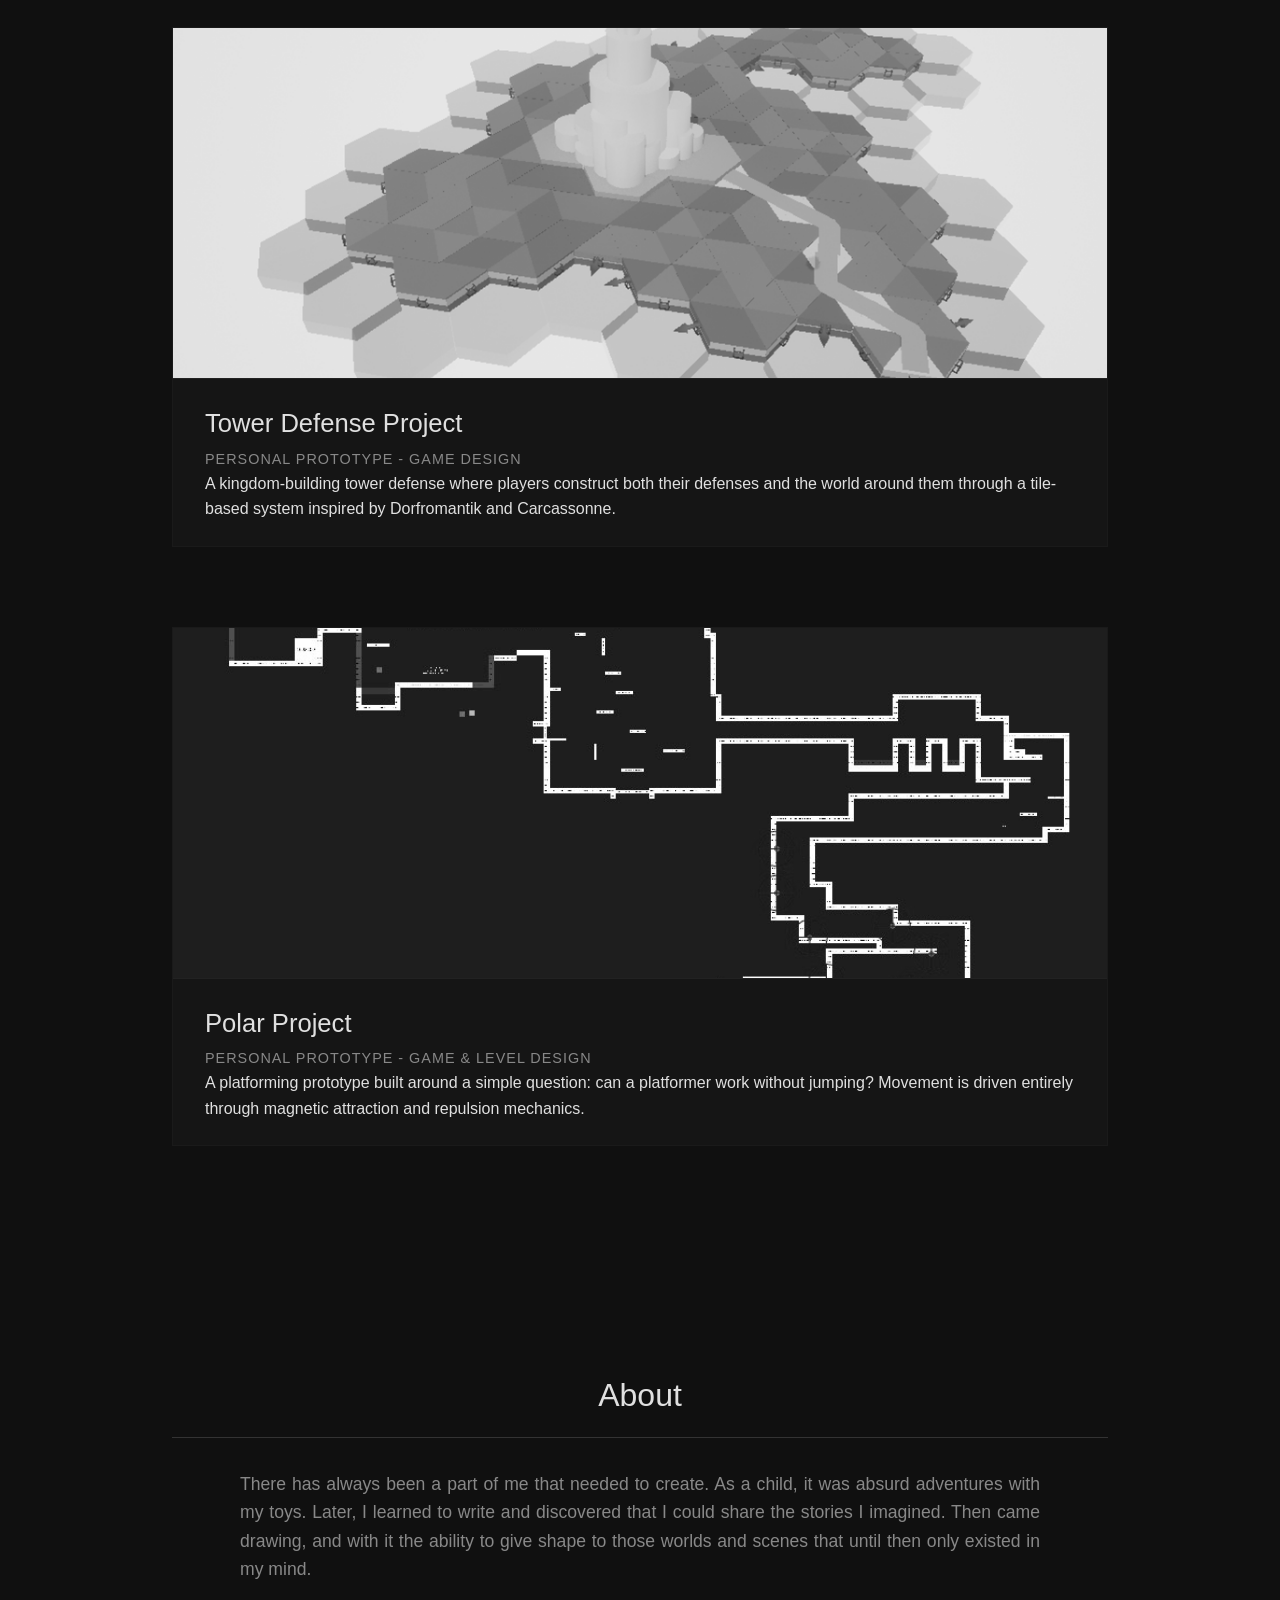
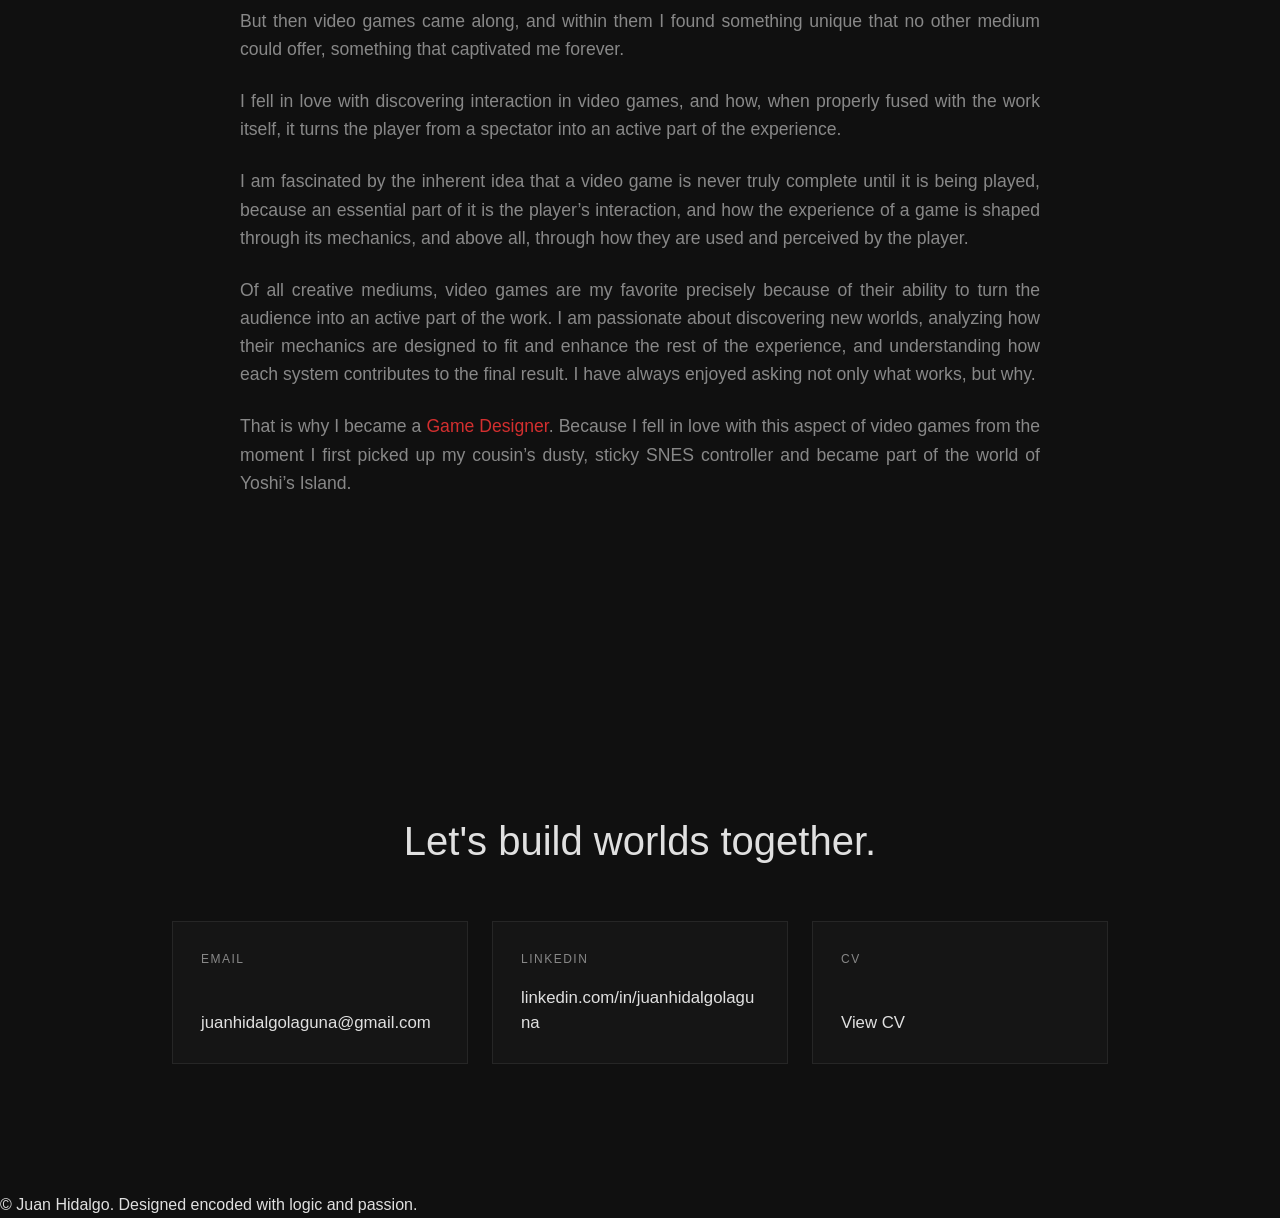
==== commit d446624e: "Update index.html" ====
--- a/index.html
+++ b/index.html
@@ -191,7 +191,7 @@
     
                 <a href="docs/CV-Ingles(2026).pdf" target="_blank" class="contact-card">
                     <span class="contact-label">CV</span>
-                    <span class="contact-value">View Curriculum Vitae</span>
+                    <span class="contact-value">View CV</span>
                 </a>
             </div>
         </div>
--- a/css/style.css
+++ b/css/style.css
@@ -238,32 +238,67 @@
 }
 
 /* Contact */
-.contact { 
-    padding: 10rem 0 8rem 0; 
-    text-align: center; 
-    position: relative; 
-    z-index: 10; 
-}
-.contact h2 { 
-    font-size: 2.5rem; 
-    font-weight: 300; 
-    margin-bottom: 2rem; 
+/* Contact / Premium Footer */
+.contact {
+    padding: 10rem 0 8rem 0;
+    text-align: center;
+    position: relative;
+    z-index: 10;
+}
+
+.contact h2 {
+    font-size: 2.5rem;
+    font-weight: 300;
+    margin-bottom: 3rem;
     color: var(--text-main);
 }
-.contact-links {
+
+.contact-premium-grid {
+    display: grid;
+    grid-template-columns: repeat(3, 1fr);
+    gap: 1.5rem;
+    margin-top: 2rem;
+}
+
+.contact-card {
     display: flex;
-    justify-content: center;
-    gap: 2rem;
-}
-.accent-link { 
-    color: var(--accent-red); 
-    font-size: 1.2rem; 
-    border-bottom: 1px solid transparent;
-    padding-bottom: 0.2rem;
-}
-.accent-link:hover { 
-    border-bottom: 1px solid var(--accent-red); 
-}
+    flex-direction: column;
+    align-items: flex-start;
+    justify-content: space-between;
+    text-align: left;
+    min-height: 140px;
+    padding: 1.75rem;
+    background-color: #151515;
+    border: 1px solid #262626;
+    transition: all 0.35s ease;
+    color: var(--text-main);
+}
+
+.contact-card:hover {
+    border-color: var(--accent-red);
+    transform: translateY(-4px);
+    background-color: #181818;
+}
+
+.contact-label {
+    font-size: 0.75rem;
+    text-transform: uppercase;
+    letter-spacing: 1.5px;
+    color: var(--text-muted);
+    margin-bottom: 1rem;
+}
+
+.contact-value {
+    font-size: 1.05rem;
+    line-height: 1.5;
+    color: var(--text-main);
+    word-break: break-word;
+}
+
+.contact-card:hover .contact-value {
+    color: #ffffff;
+}
+
 
 
 /* Responsive Update */
@@ -277,6 +312,19 @@
     .project-desc p {
         text-align: left; /* En móviles el justificado suele crear huecos feos, mejor a la izquierda */
     }
+    .contact-premium-grid {
+    grid-template-columns: 1fr;
+    }
+    
+    .contact h2 {
+        font-size: 2rem;
+    }
+    
+    .contact-card {
+        min-height: auto;
+        padding: 1.4rem;
+    }
+
 }
 
 
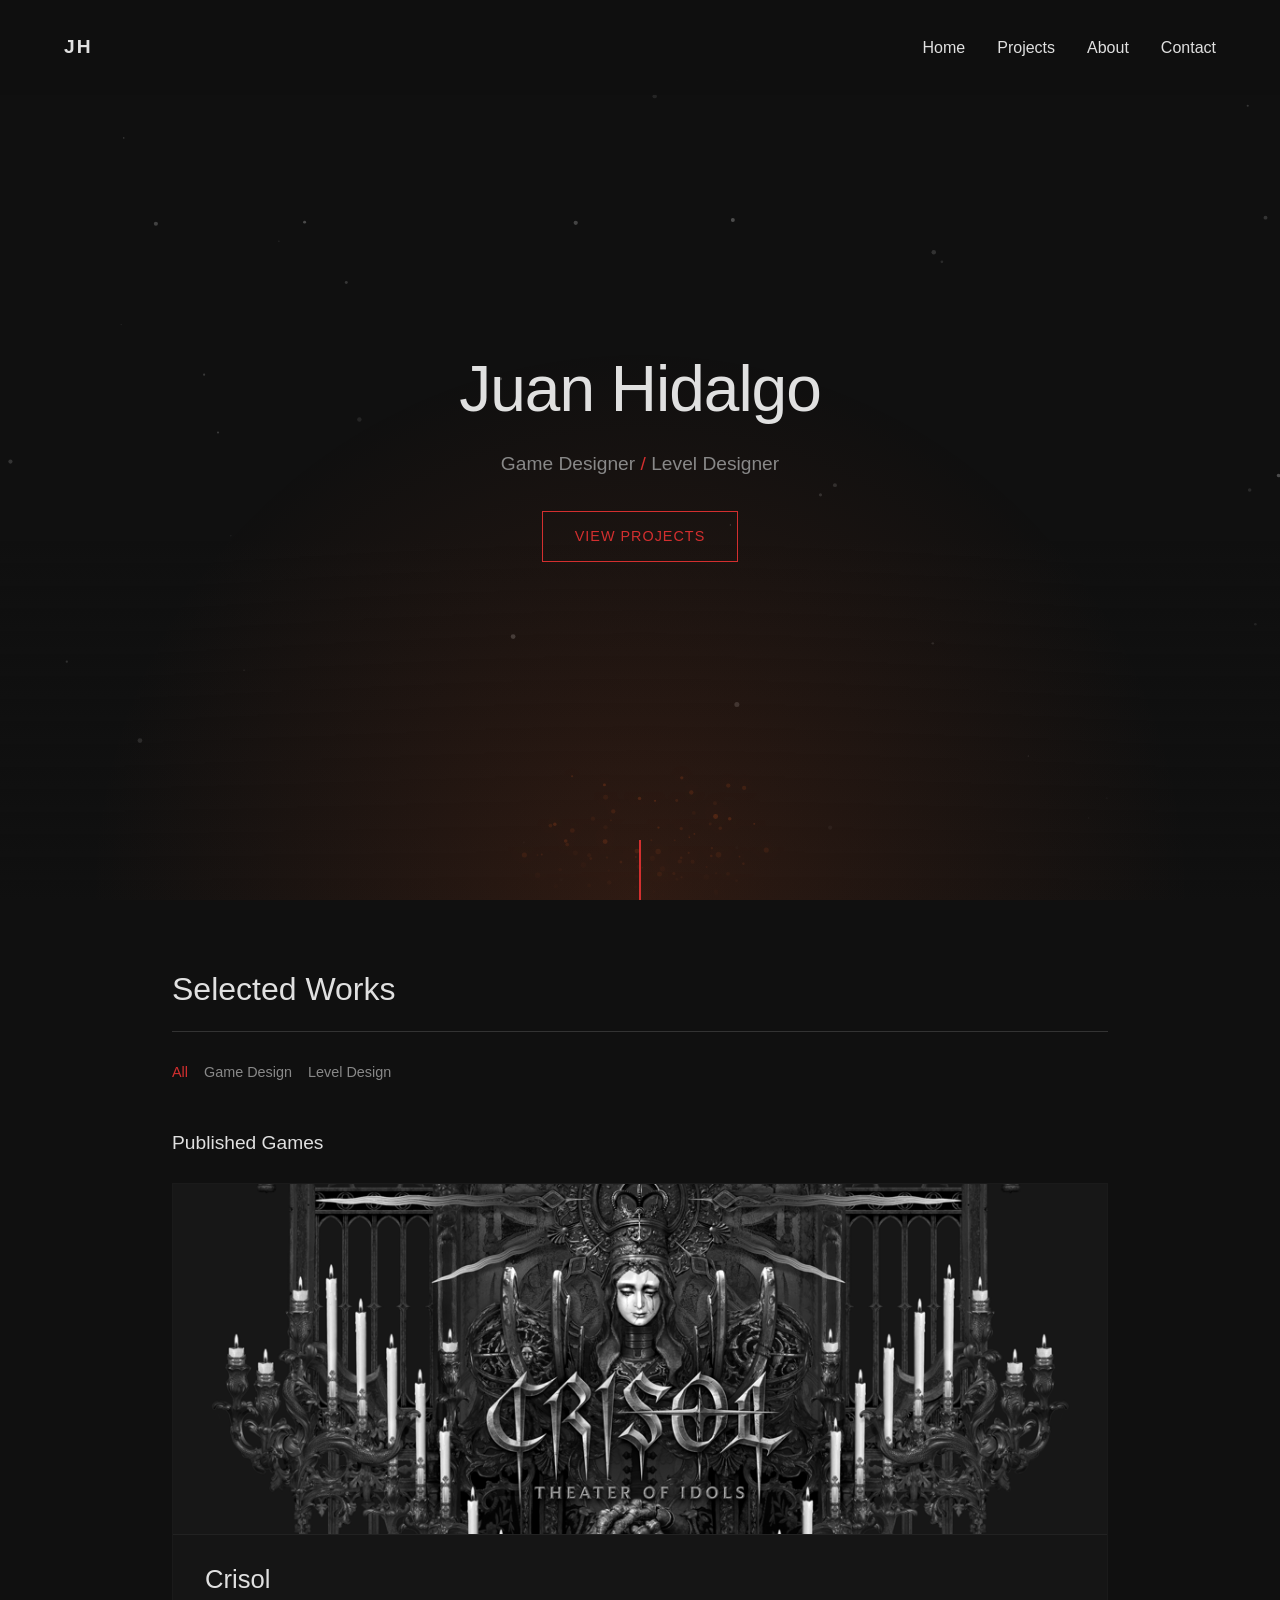
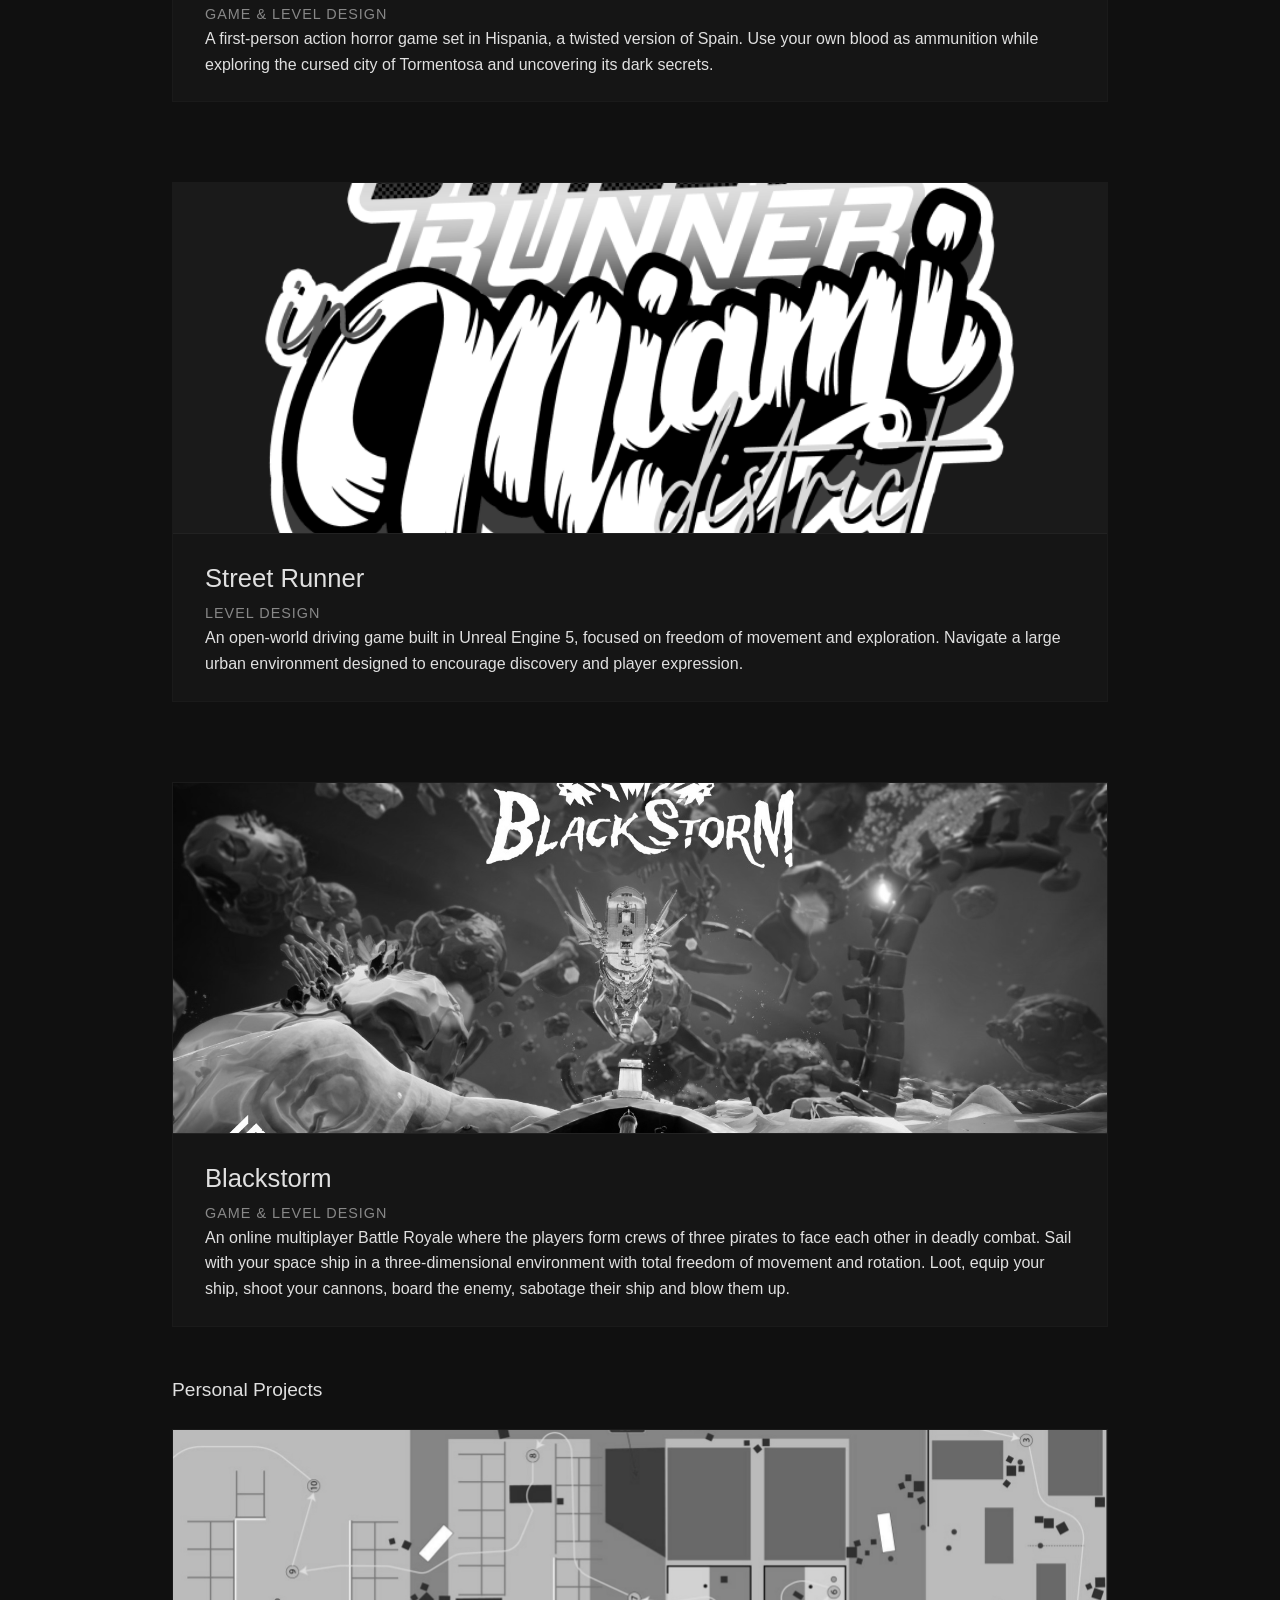
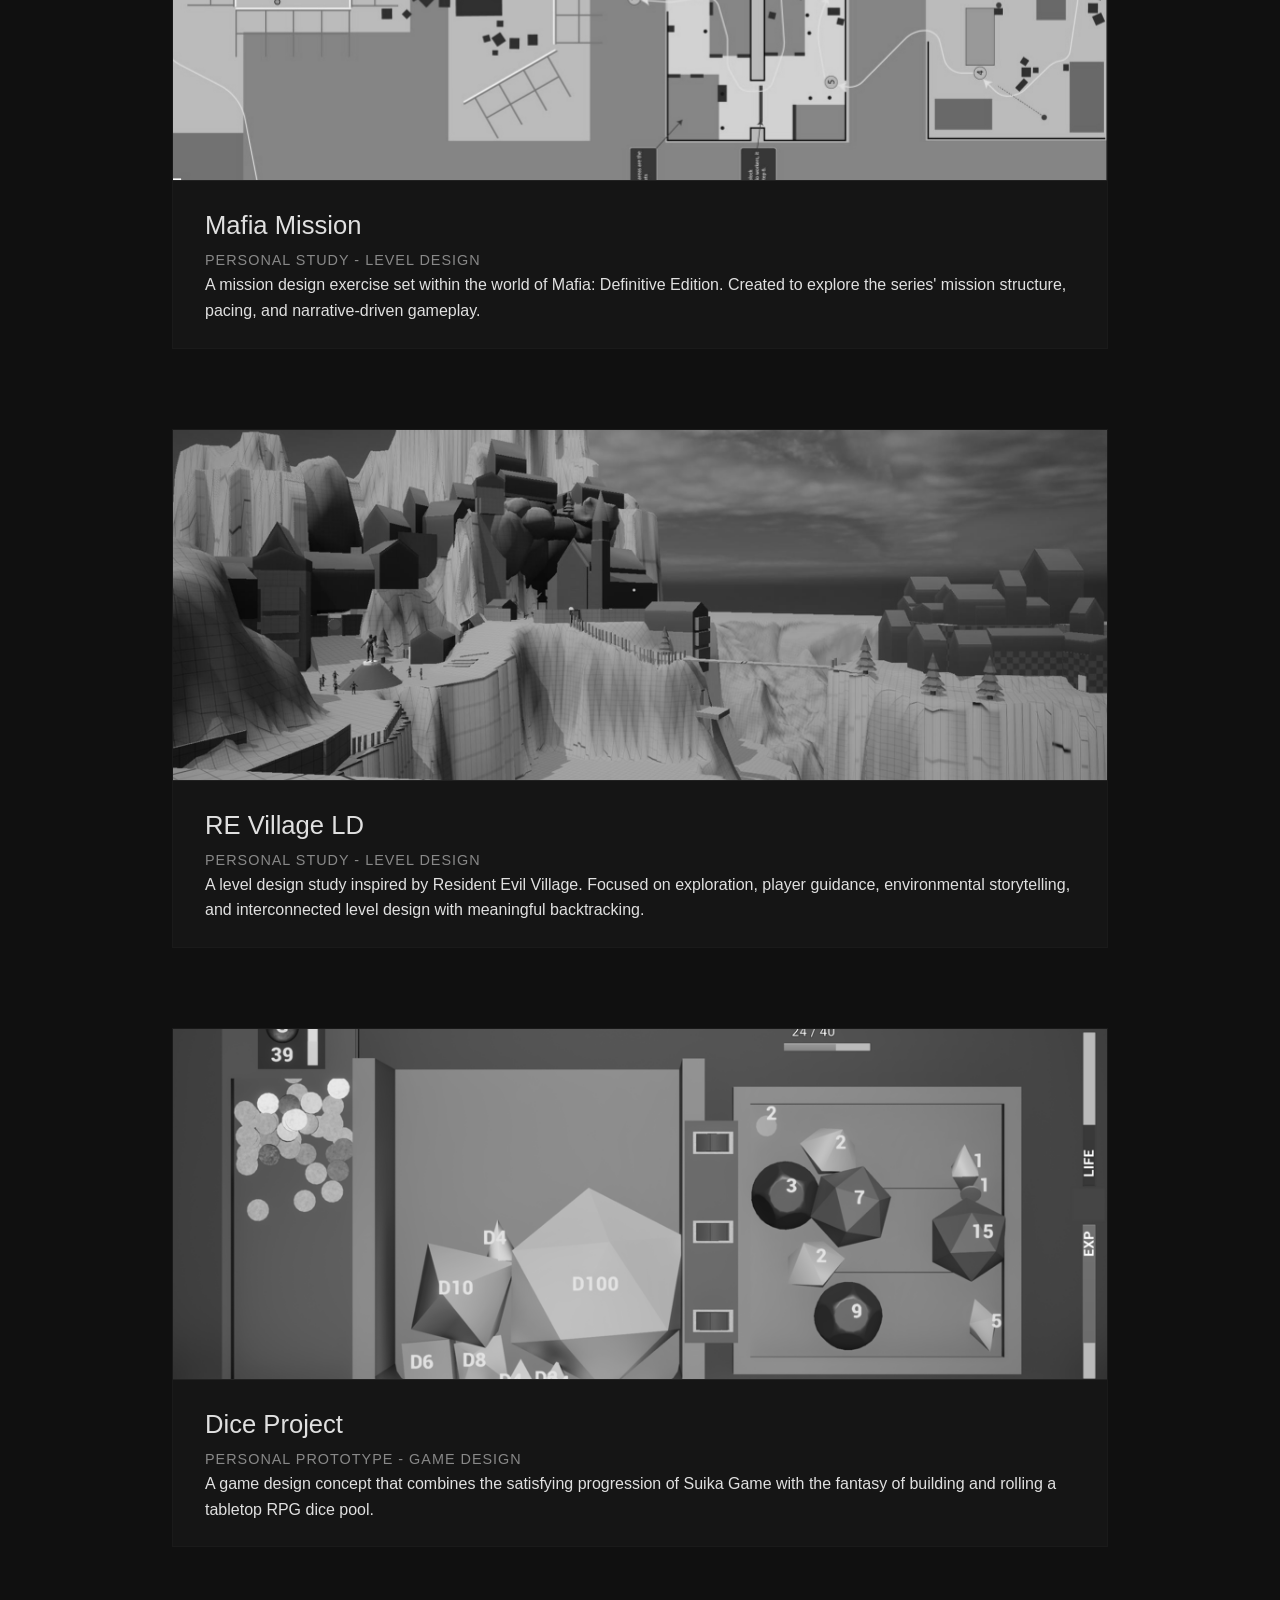
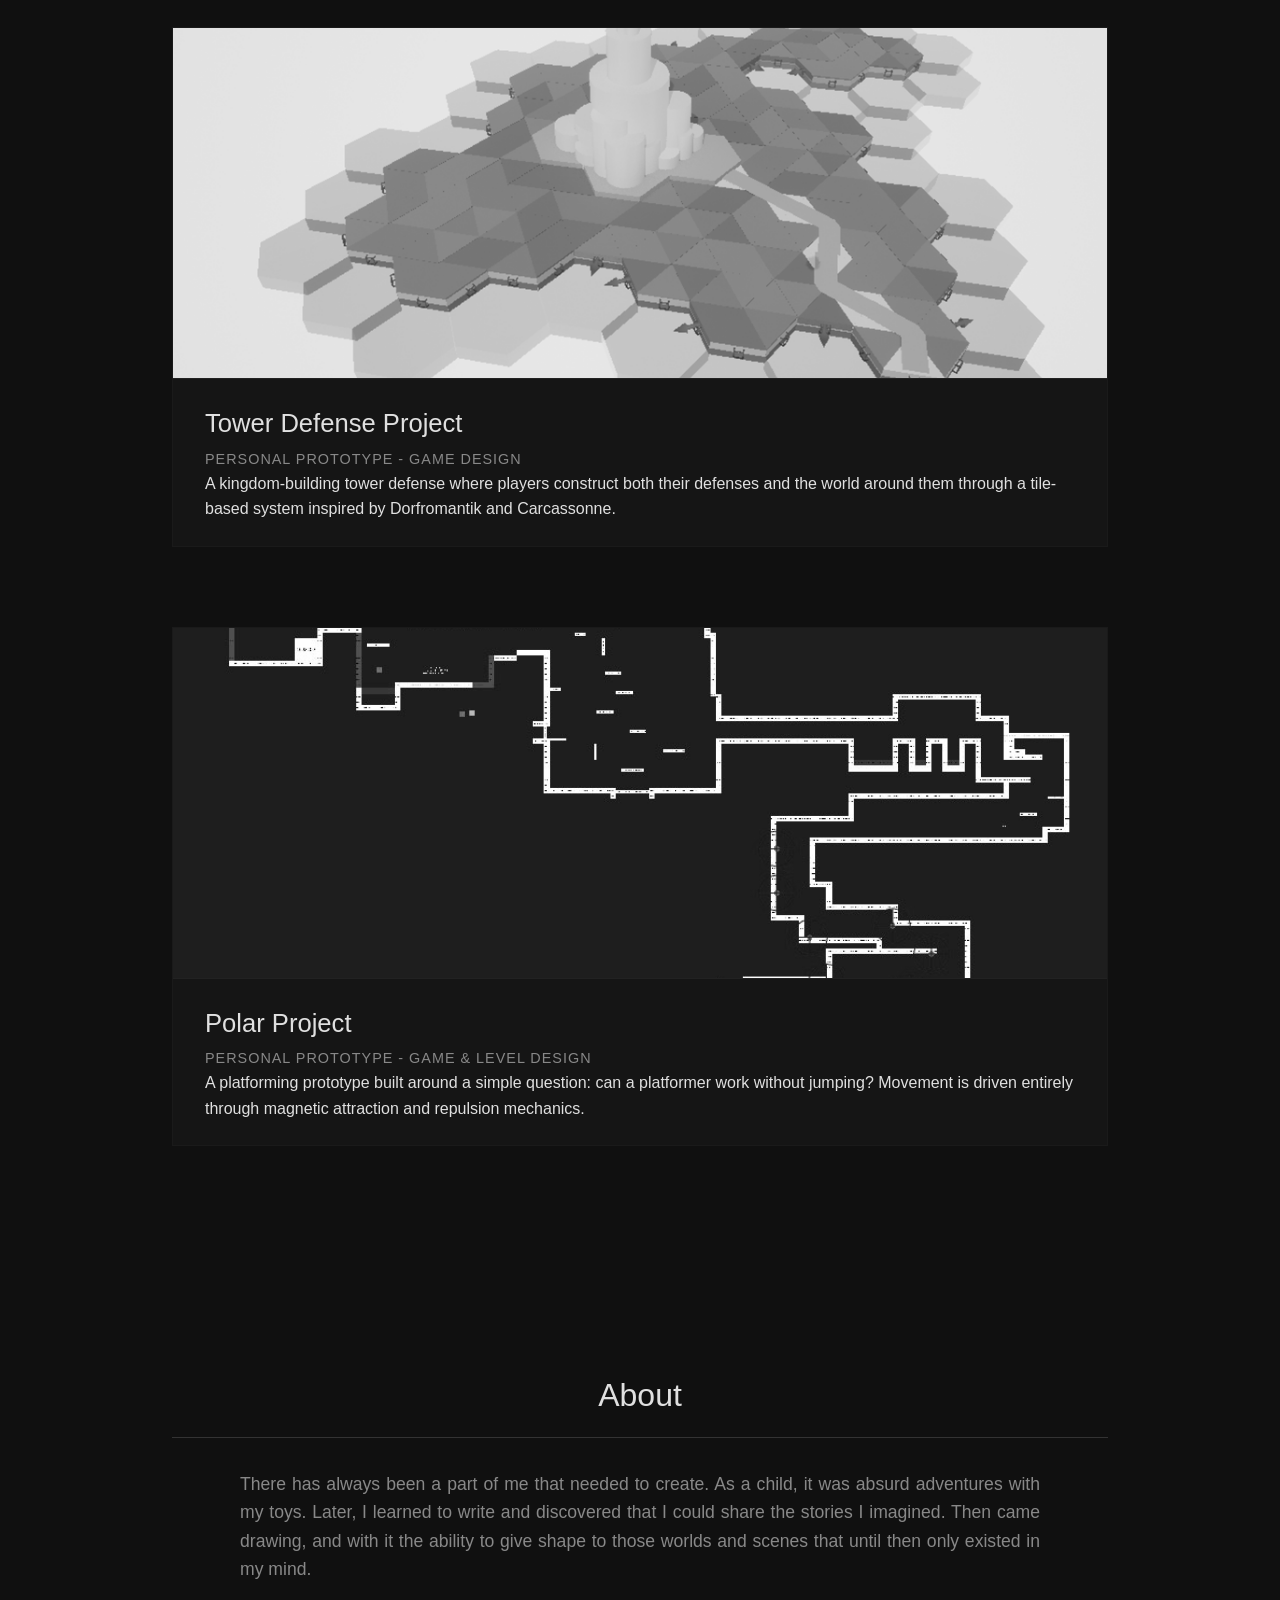
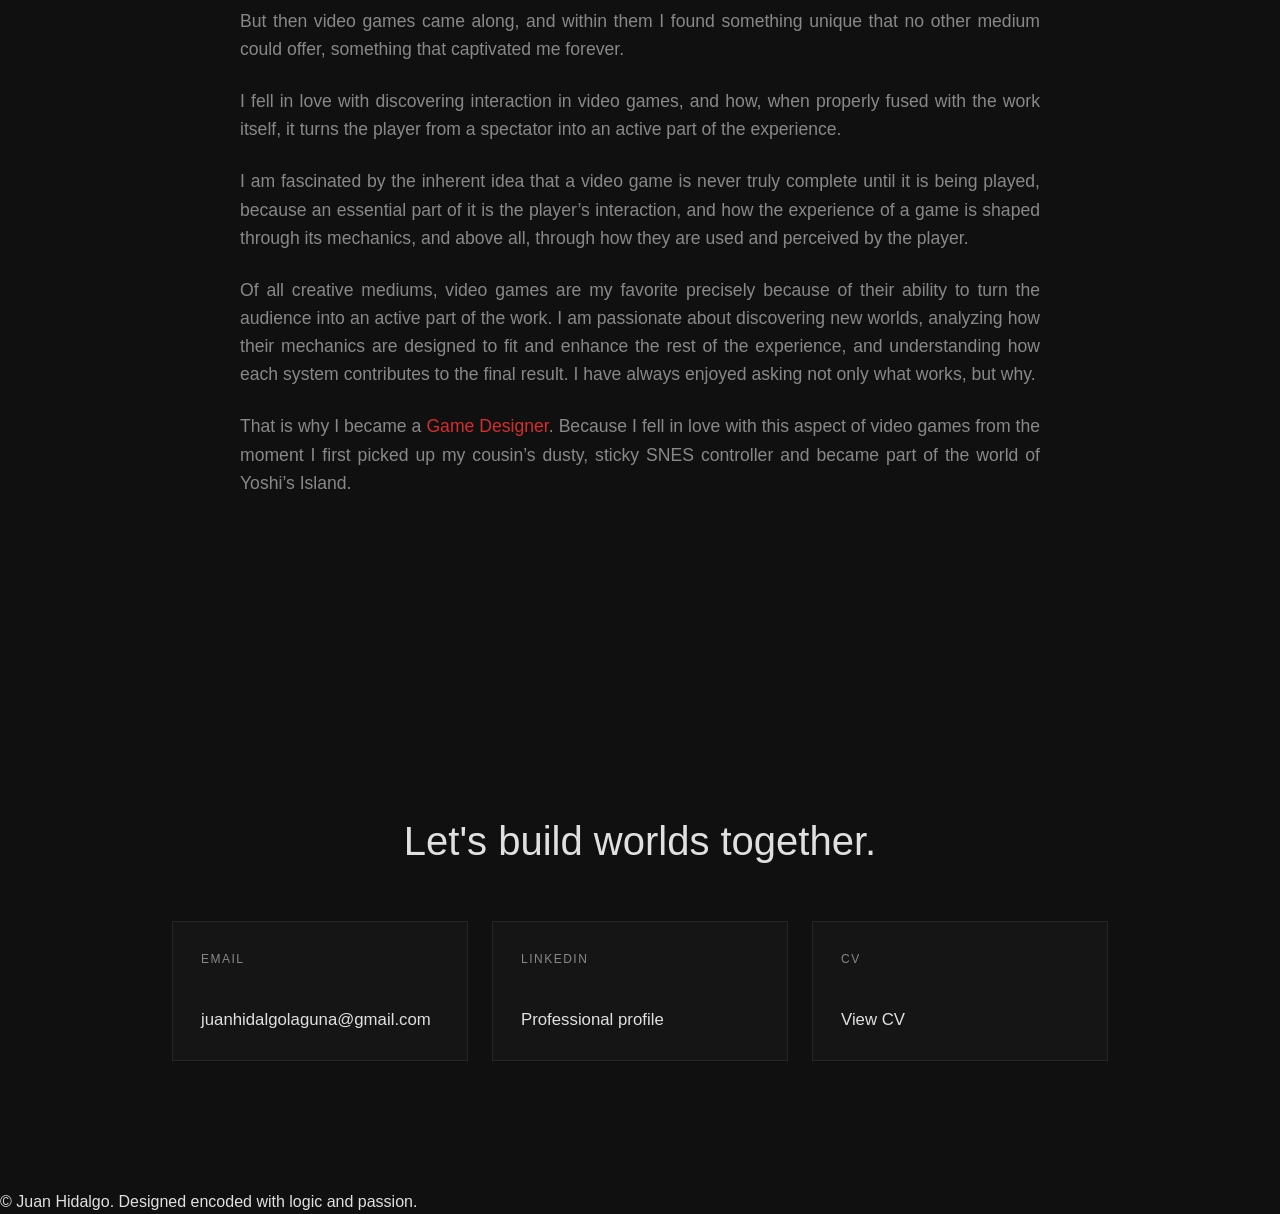
==== commit 8964d921: "Update index.html" ====
--- a/index.html
+++ b/index.html
@@ -186,7 +186,7 @@
     
                 <a href="https://www.linkedin.com/in/juanhidalgolaguna/" target="_blank" class="contact-card">
                     <span class="contact-label">LinkedIn</span>
-                    <span class="contact-value">linkedin.com/in/juanhidalgolaguna</span>
+                    <span class="contact-value">Professional profile</span>
                 </a>
     
                 <a href="docs/CV-Ingles(2026).pdf" target="_blank" class="contact-card">
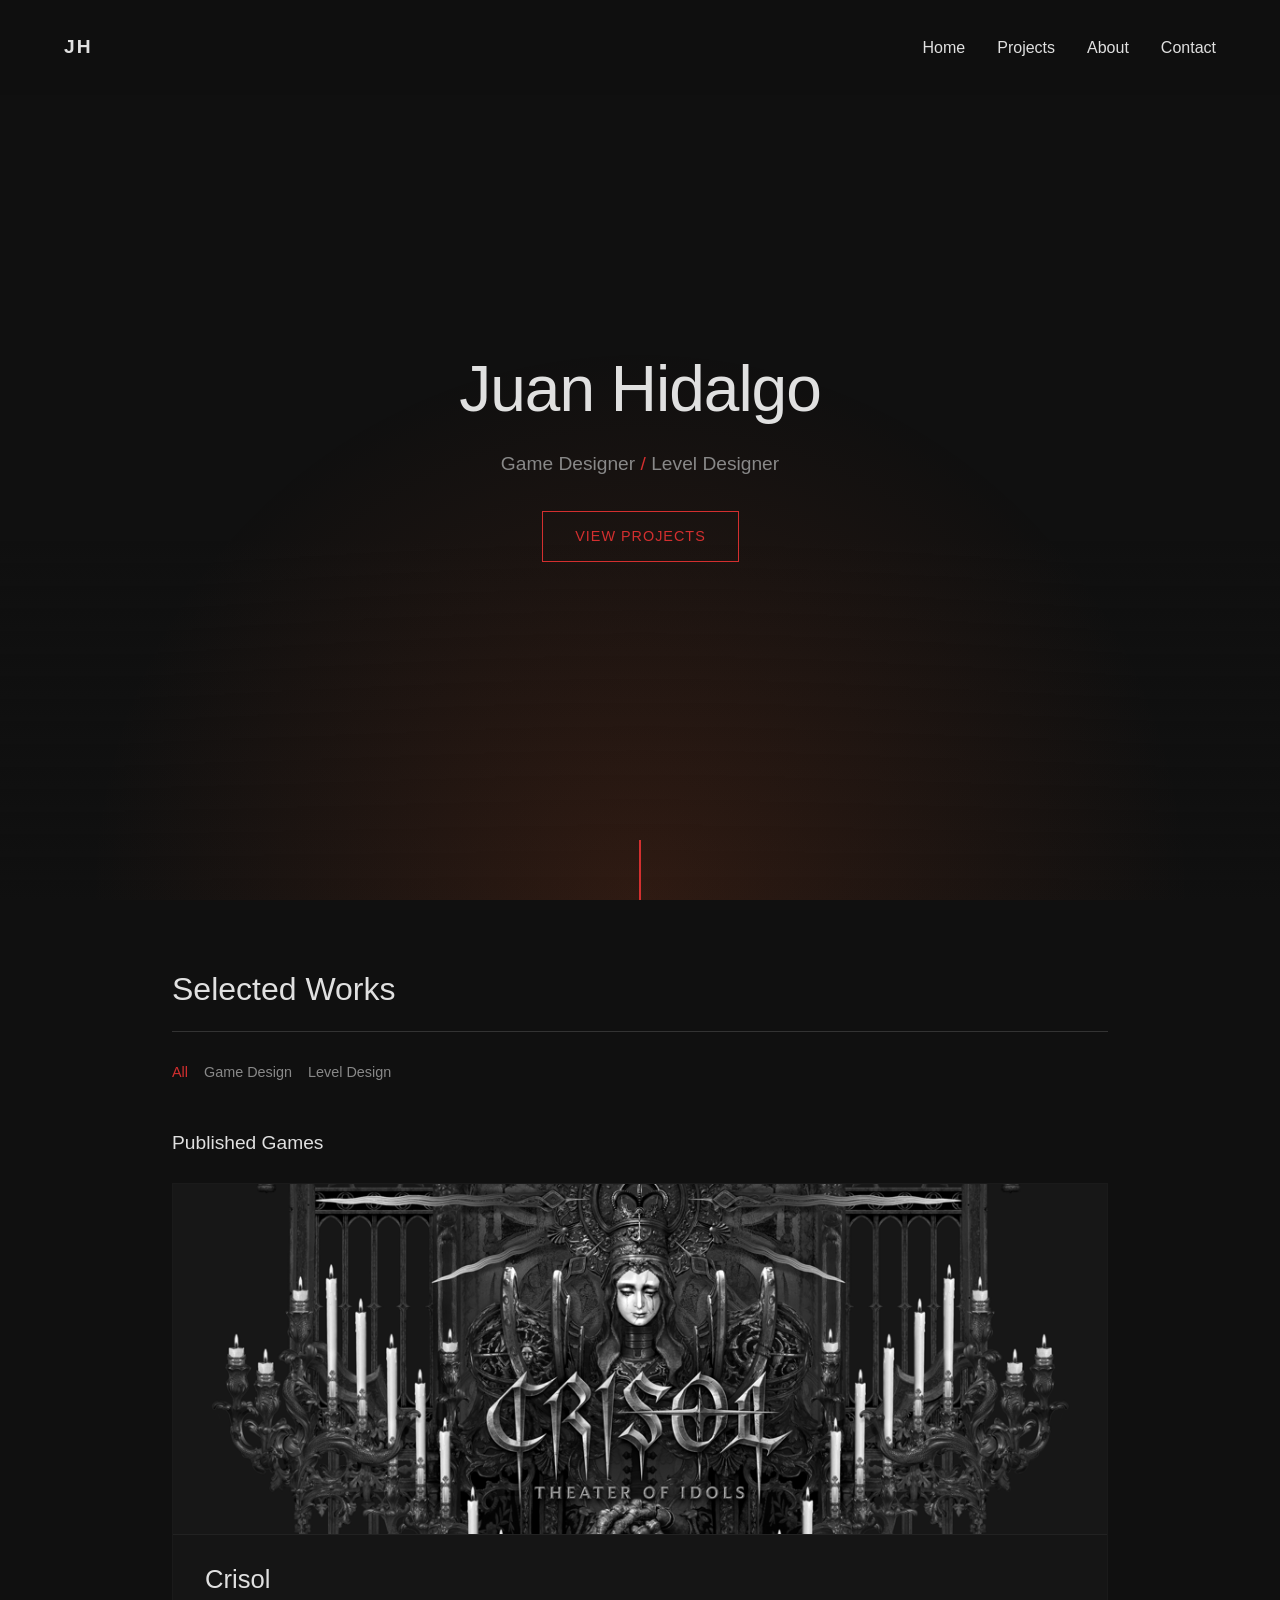
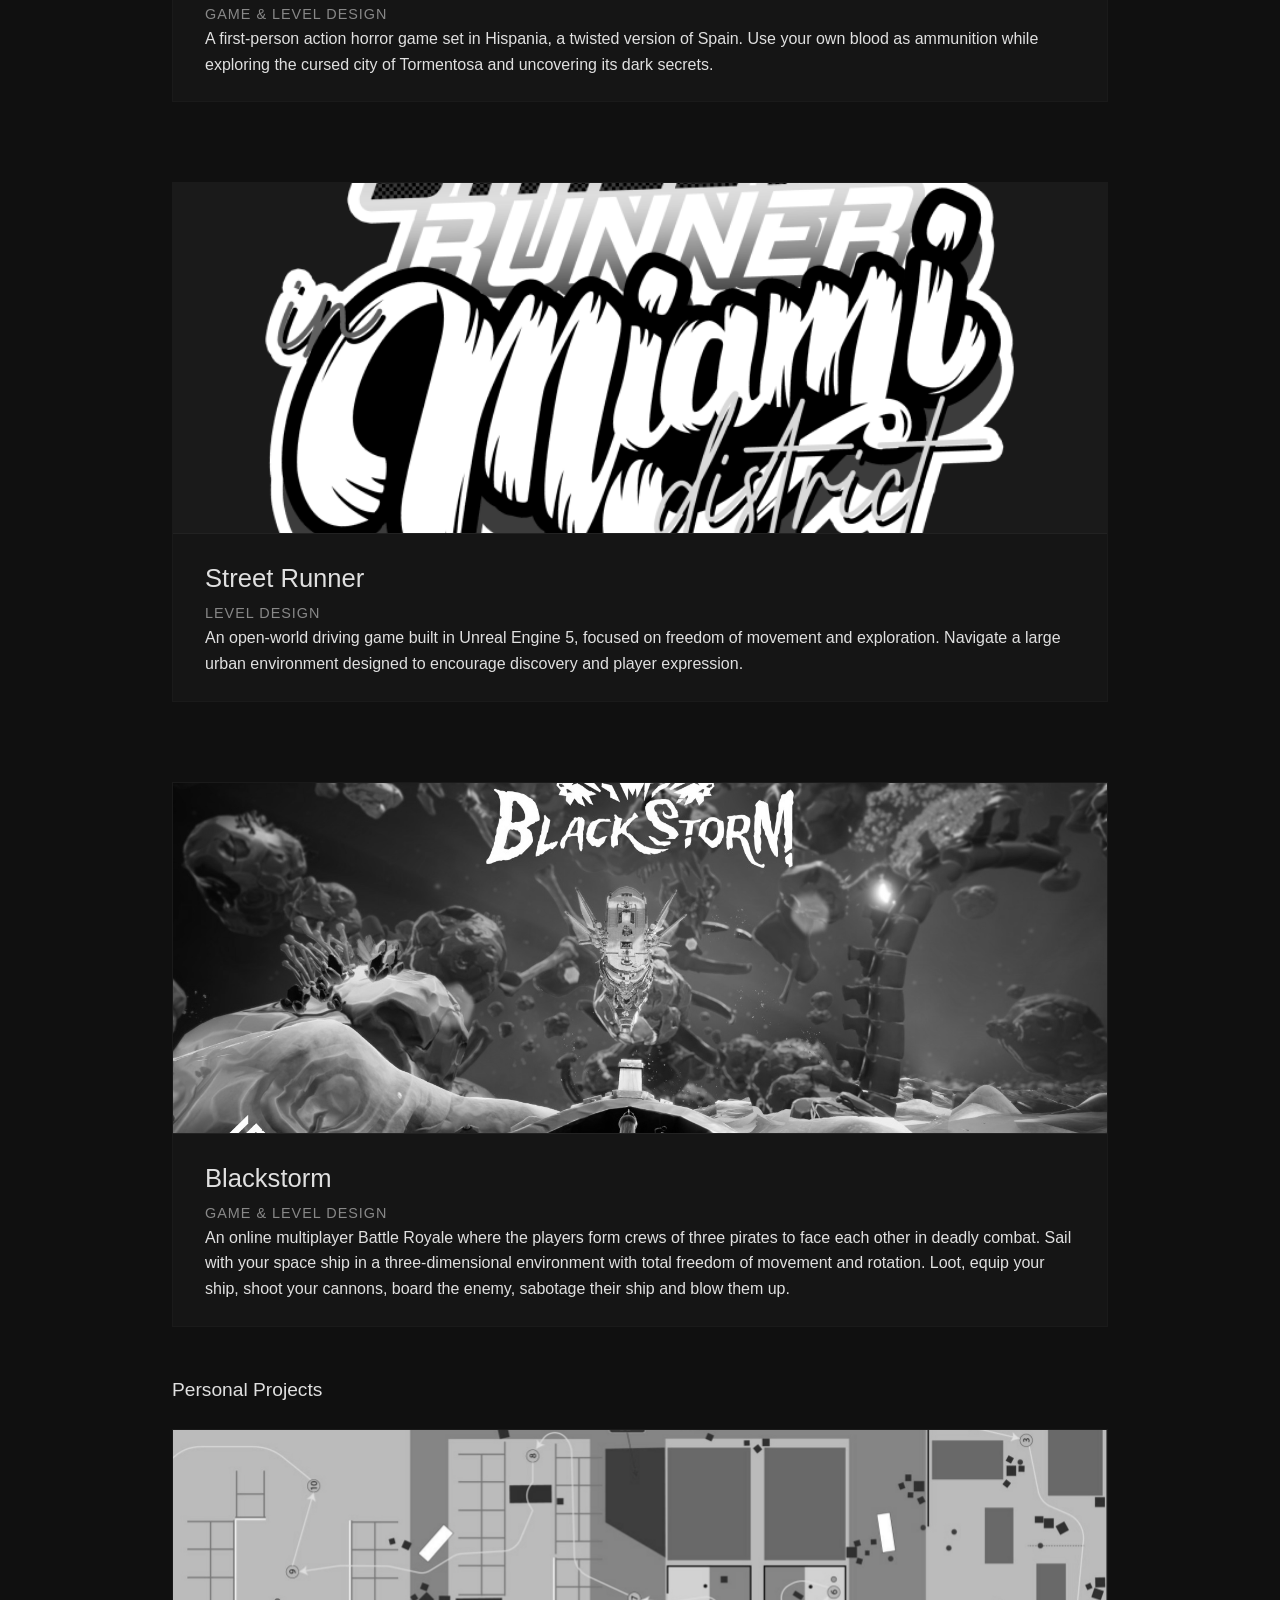
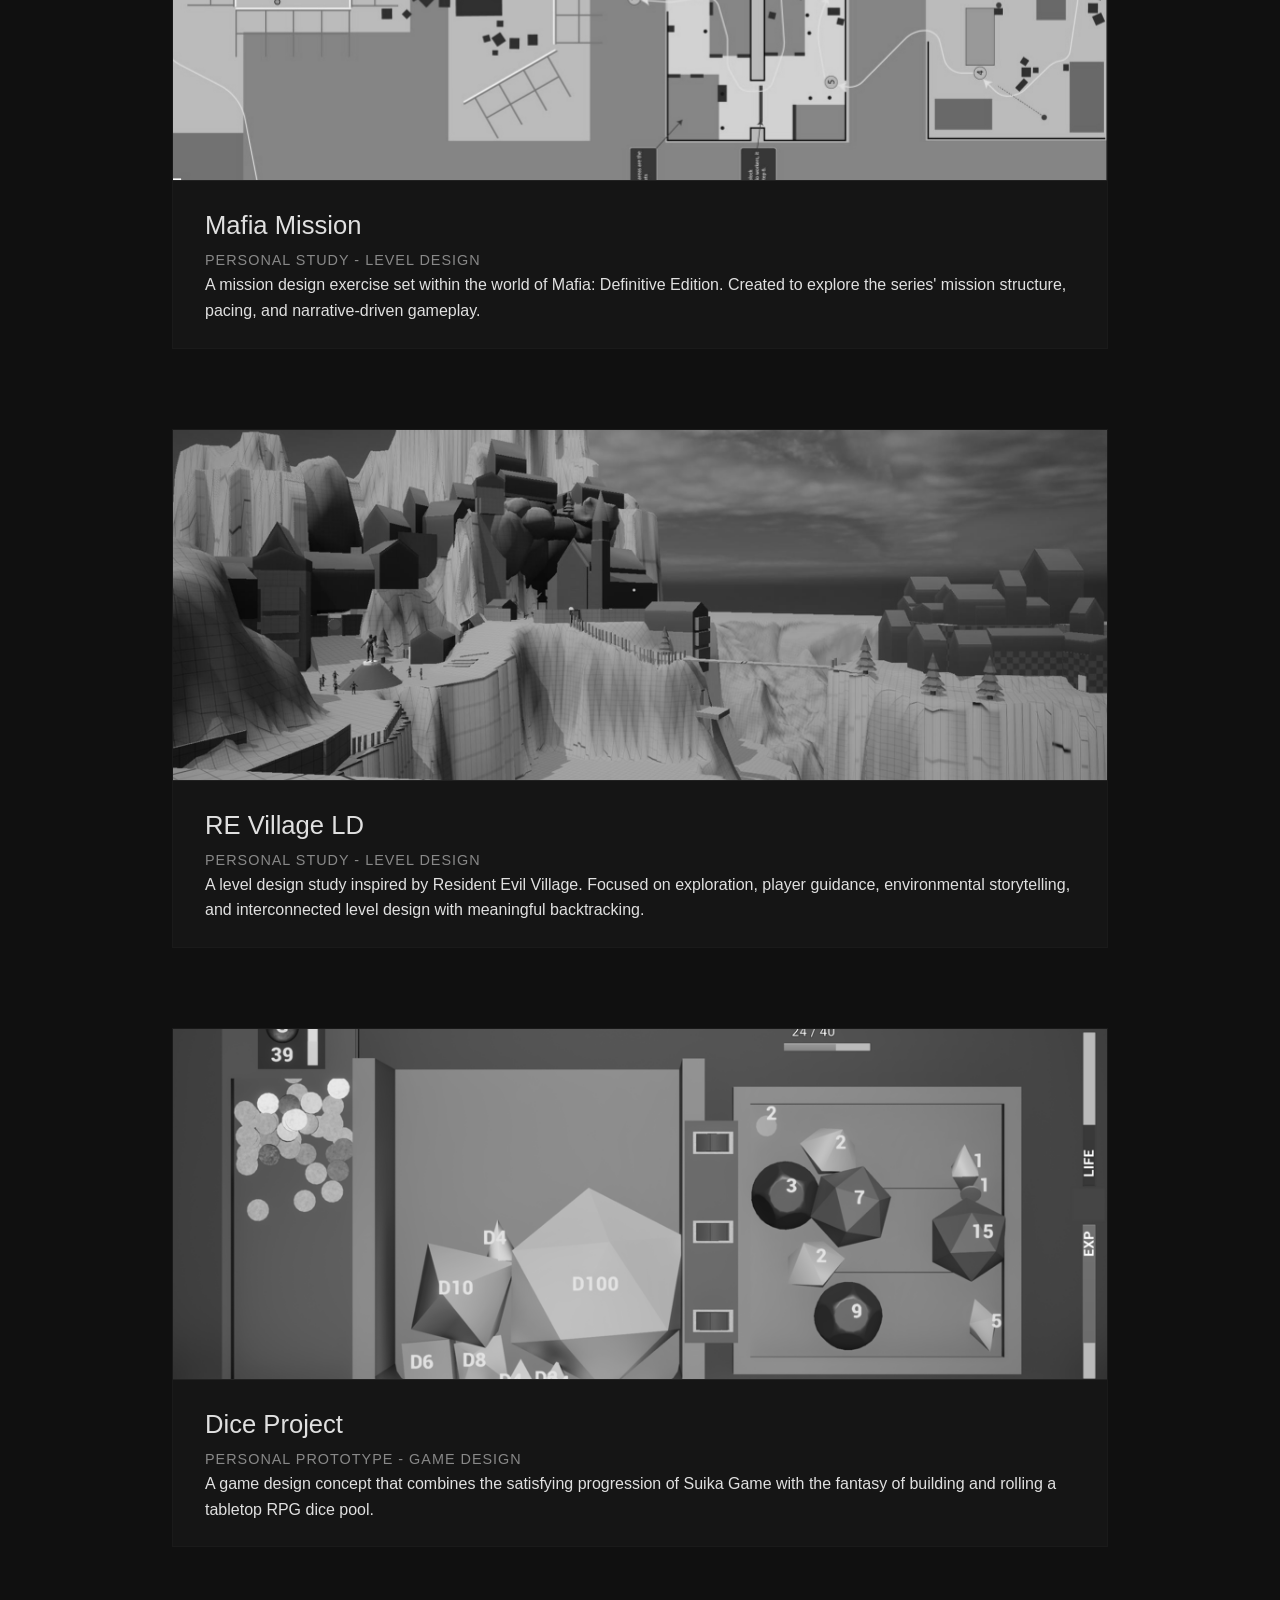
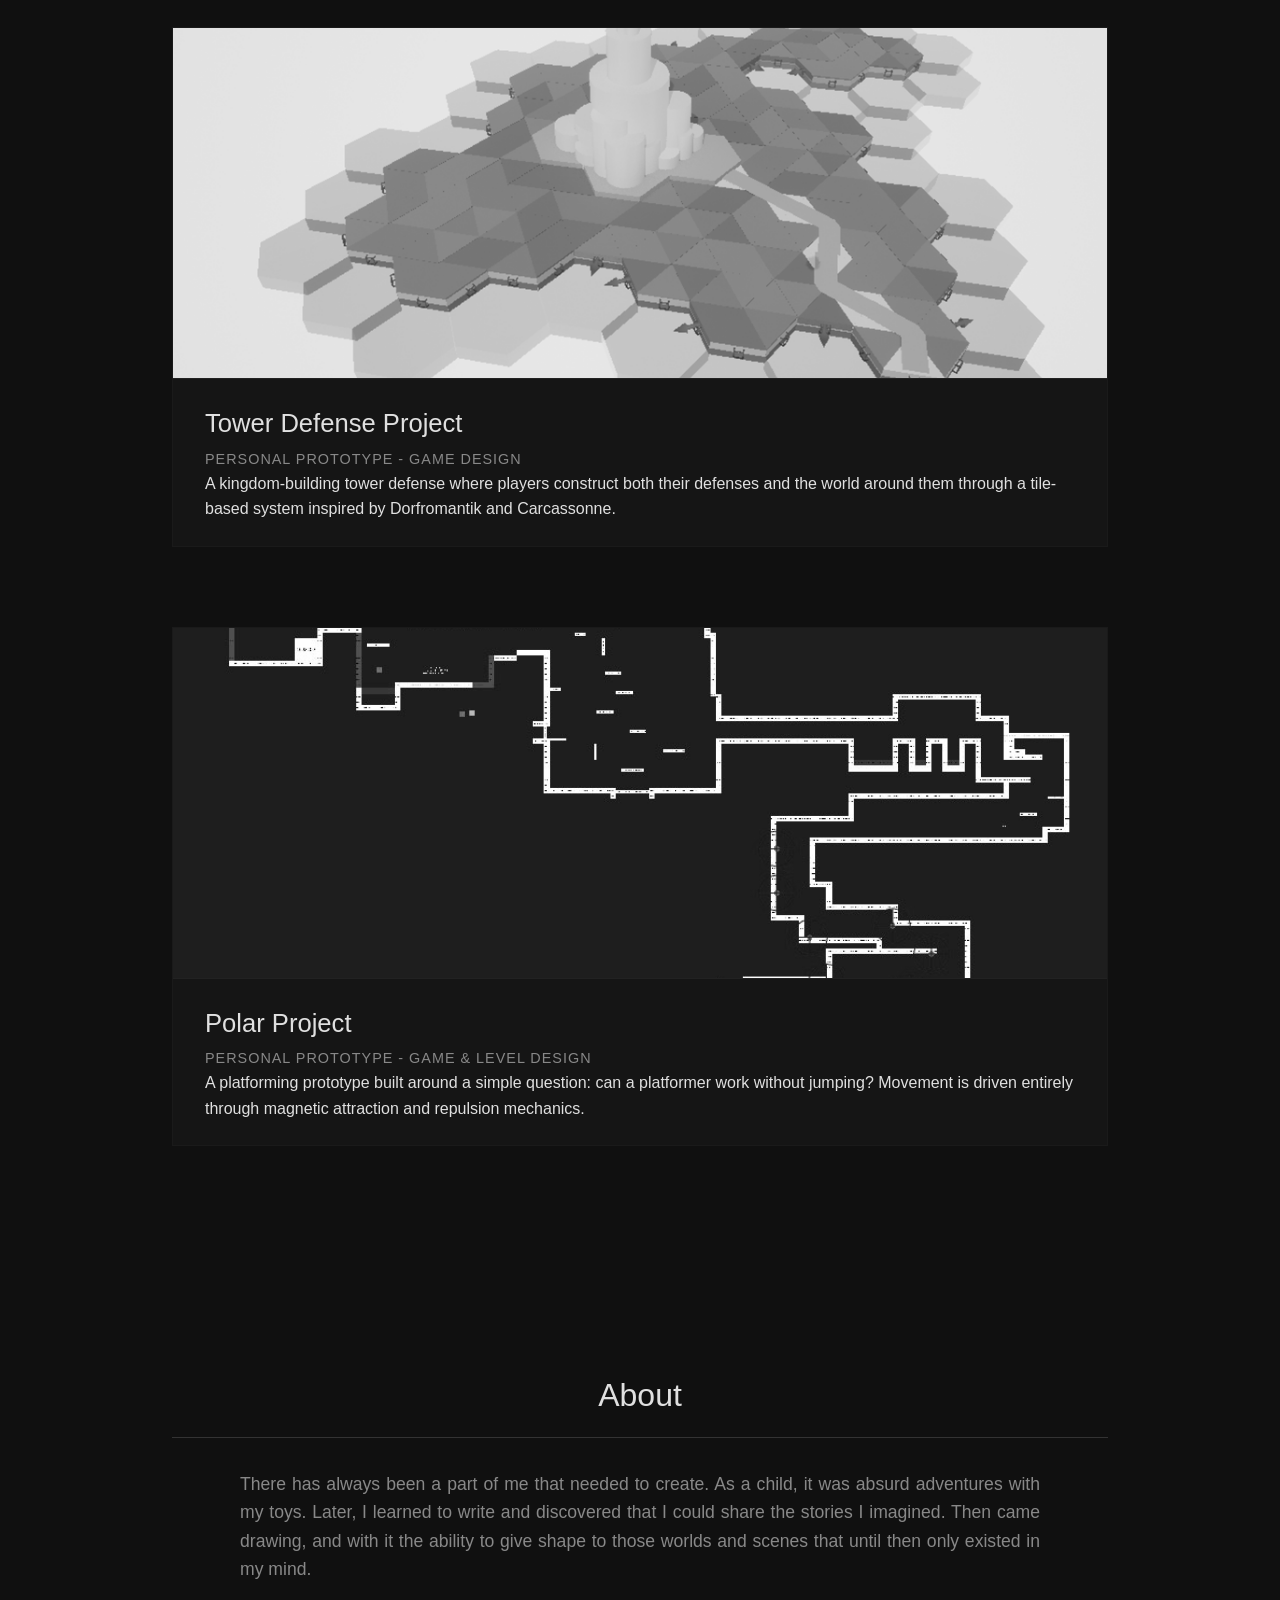
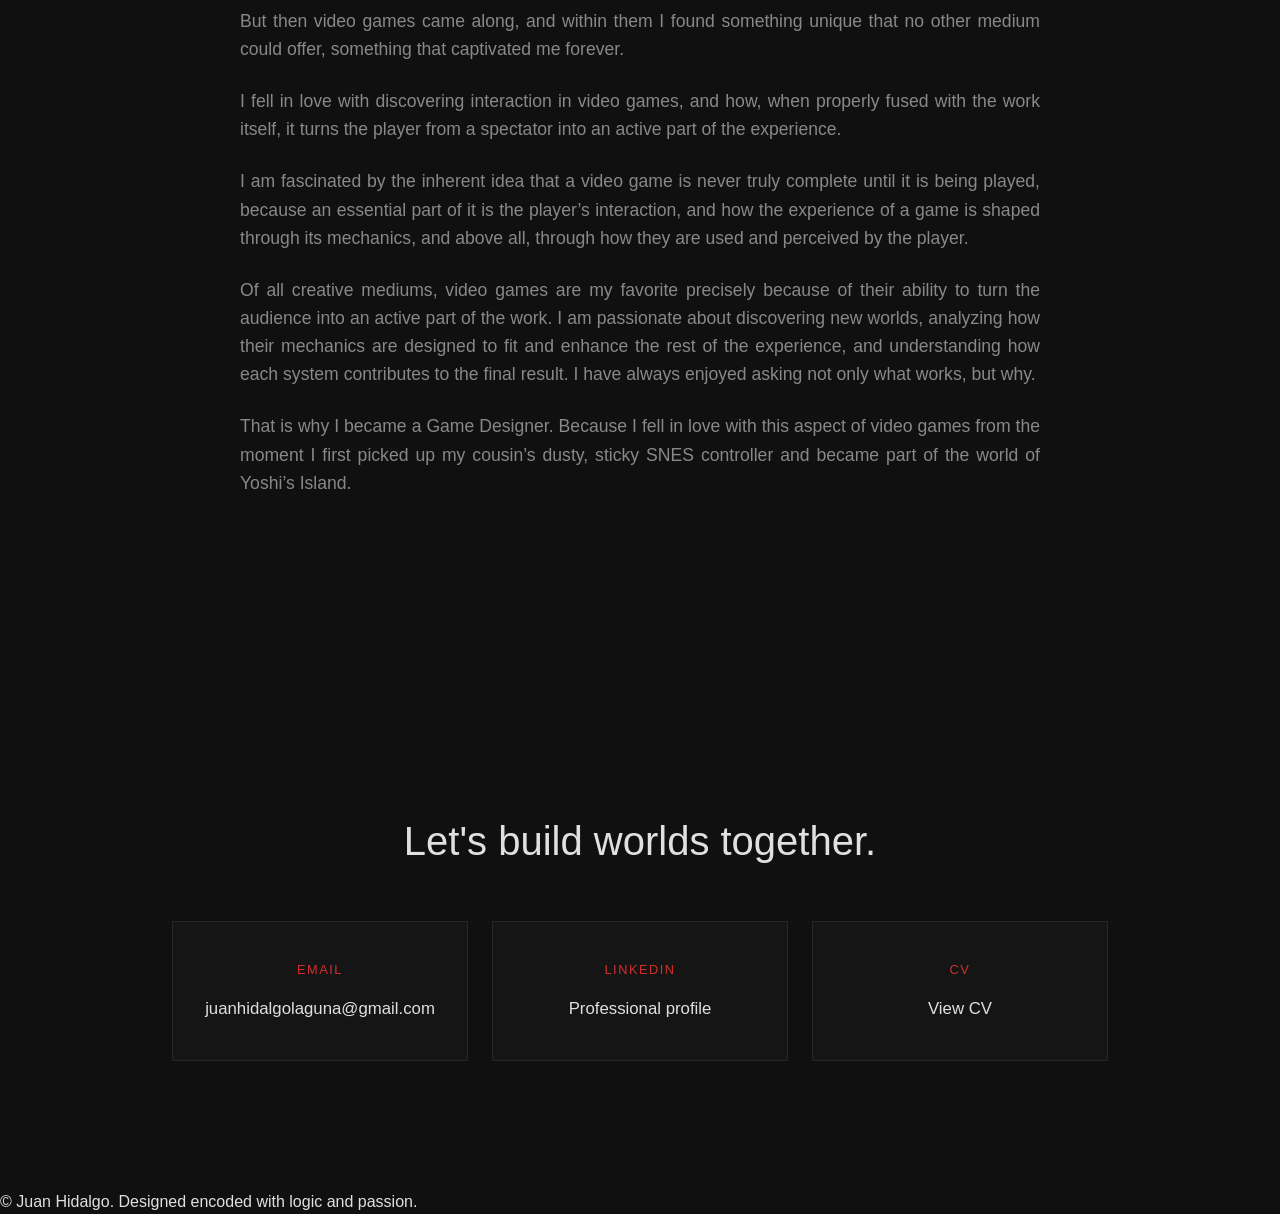
==== commit fc198b33: "Update index.html" ====
--- a/index.html
+++ b/index.html
@@ -162,12 +162,13 @@
         <div class="container">
             <h3 class="section-title">About</h3>
             <div class="about-text">
+                <!-- esta estructura es para colorear la palabra en rojo: <span class="accent">Game Designer</span> -->
                 <p>There has always been a part of me that needed to create. As a child, it was absurd adventures with my toys. Later, I learned to write and discovered that I could share the stories I imagined. Then came drawing, and with it the ability to give shape to those worlds and scenes that until then only existed in my mind.</p>
                 <p>But then video games came along, and within them I found something unique that no other medium could offer, something that captivated me forever.</p>
                 <p>I fell in love with discovering interaction in video games, and how, when properly fused with the work itself, it turns the player from a spectator into an active part of the experience.</p>
                 <p>I am fascinated by the inherent idea that a video game is never truly complete until it is being played, because an essential part of it is the player’s interaction, and how the experience of a game is shaped through its mechanics, and above all, through how they are used and perceived by the player.</p>
                 <p>Of all creative mediums, video games are my favorite precisely because of their ability to turn the audience into an active part of the work. I am passionate about discovering new worlds, analyzing how their mechanics are designed to fit and enhance the rest of the experience, and understanding how each system contributes to the final result. I have always enjoyed asking not only what works, but why.</p>
-                <p>That is why I became a <span class="accent">Game Designer</span>. Because I fell in love with this aspect of video games from the moment I first picked up my cousin’s dusty, sticky SNES controller and became part of the world of Yoshi’s Island.</p>
+                <p>That is why I became a Game Designer. Because I fell in love with this aspect of video games from the moment I first picked up my cousin’s dusty, sticky SNES controller and became part of the world of Yoshi’s Island.</p>
             </div>
         </div>
     </section>
--- a/css/style.css
+++ b/css/style.css
@@ -263,9 +263,9 @@
 .contact-card {
     display: flex;
     flex-direction: column;
-    align-items: flex-start;
-    justify-content: space-between;
-    text-align: left;
+    align-items: center;
+    justify-content: center;
+    text-align: center;
     min-height: 140px;
     padding: 1.75rem;
     background-color: #151515;
@@ -274,6 +274,7 @@
     color: var(--text-main);
 }
 
+
 .contact-card:hover {
     border-color: var(--accent-red);
     transform: translateY(-4px);
@@ -281,12 +282,13 @@
 }
 
 .contact-label {
-    font-size: 0.75rem;
+    font-size: 0.8rem;
     text-transform: uppercase;
     letter-spacing: 1.5px;
-    color: var(--text-muted);
+    color: var(--accent-red);
     margin-bottom: 1rem;
 }
+
 
 .contact-value {
     font-size: 1.05rem;
